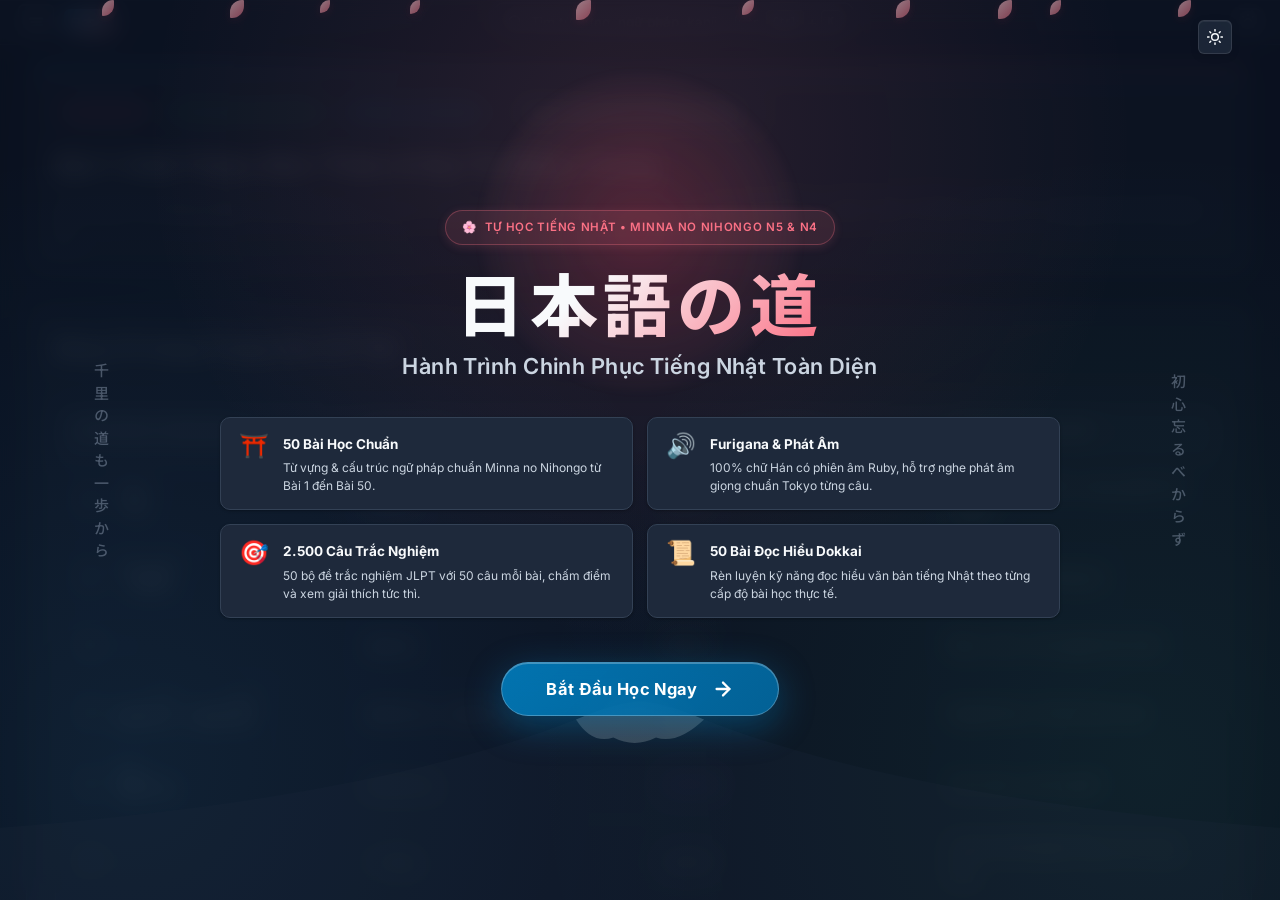
==== Tieng_Nhat_web_kinh_long/index.html @ 73121ac6 "Add files via upload" ====
<!DOCTYPE html>
<html lang="vi" data-theme="dark">
<head>
  <meta charset="UTF-8">
  <meta name="viewport" content="width=device-width, initial-scale=1.0">
  <title>Tự Học Tiếng Nhật N5 - N4 | Minna no Nihongo & Luyện Thi JLPT</title>
  
  <!-- Font chữ tiếng Nhật & tiếng Việt chuyên dụng -->
  <link rel="preconnect" href="https://fonts.googleapis.com">
  <link rel="preconnect" href="https://fonts.gstatic.com" crossorigin>
  <link href="https://fonts.googleapis.com/css2?family=Inter:wght@400;500;600;700&family=Noto+Sans+JP:wght@400;500;700&display=swap" rel="stylesheet">
  
  <!-- Giao diện CSS thuần -->
  <link rel="stylesheet" href="style.css">
</head>
<body>
  <!-- NỀN GRADIENT LỎNG ĐỘNG: Các blob màu chuyển động tạo nền cho hiệu ứng kính lỏng -->
  <div class="liquid-glass-bg" aria-hidden="true">
    <div class="glass-blob blob-1"></div>
    <div class="glass-blob blob-2"></div>
    <div class="glass-blob blob-3"></div>
    <div class="glass-blob blob-4"></div>
  </div>

  <!-- 0. TRANG BÌA GIỚI THIỆU PHONG CÁCH NHẬT BẢN (COVER SLIDE SCREEN) -->
  <section id="cover-page-slide" class="cover-page-slide" aria-label="Trang bìa giới thiệu khóa học Tiếng Nhật">
    <!-- Nền trang trí phong cách Nhật Bản: Mặt trời đỏ Hinomaru, Núi Phú Sĩ & Cánh hoa anh đào -->
    <div class="cover-bg-art" aria-hidden="true">
      <div class="japan-sun"></div>
      <svg class="japan-fuji-svg" viewBox="0 0 1200 360" preserveAspectRatio="none">
        <path class="fuji-base" d="M 0,360 L 0,260 Q 350,220 540,110 Q 580,85 600,85 Q 620,85 660,110 Q 850,220 1200,260 L 1200,360 Z"></path>
        <path class="fuji-snow" d="M 540,110 Q 580,85 600,85 Q 620,85 660,110 Q 635,145 615,135 Q 595,150 575,135 Q 555,145 540,110 Z"></path>
      </svg>
      <!-- Cánh hoa anh đào rơi bồng bềnh nhẹ nhàng -->
      <div class="sakura-petals-layer">
        <span class="petal p1"></span>
        <span class="petal p2"></span>
        <span class="petal p3"></span>
        <span class="petal p4"></span>
        <span class="petal p5"></span>
        <span class="petal p6"></span>
        <span class="petal p7"></span>
        <span class="petal p8"></span>
        <span class="petal p9"></span>
        <span class="petal p10"></span>
      </div>
    </div>

    <!-- Thanh công cụ trên cùng của trang bìa -->
    <div class="cover-top-bar">
      <button id="cover-theme-toggle" class="cover-theme-toggle" aria-label="Đổi giao diện Sáng / Tối" title="Đổi giao diện Sáng / Tối">
        <span class="theme-icon light-icon" title="Chuyển sang giao diện Sáng">
          <svg class="theme-svg sun-svg" width="16" height="16" viewBox="0 0 24 24" fill="none" stroke="currentColor" stroke-width="2.2" stroke-linecap="round" stroke-linejoin="round">
            <circle cx="12" cy="12" r="5"></circle>
            <line x1="12" y1="1" x2="12" y2="3"></line>
            <line x1="12" y1="21" x2="12" y2="23"></line>
            <line x1="4.22" y1="4.22" x2="5.64" y2="5.64"></line>
            <line x1="18.36" y1="18.36" x2="19.78" y2="19.78"></line>
            <line x1="1" y1="12" x2="3" y2="12"></line>
            <line x1="21" y1="12" x2="23" y2="12"></line>
            <line x1="4.22" y1="19.78" x2="5.64" y2="18.36"></line>
            <line x1="18.36" y1="5.64" x2="19.78" y2="4.22"></line>
          </svg>
        </span>
        <span class="theme-icon dark-icon" title="Chuyển sang giao diện Tối">
          <svg class="theme-svg moon-svg" width="16" height="16" viewBox="0 0 24 24" fill="none" stroke="currentColor" stroke-width="2.2" stroke-linecap="round" stroke-linejoin="round">
            <path d="M21 12.79A9 9 0 1 1 11.21 3 7 7 0 0 0 21 12.79z"></path>
          </svg>
        </span>
      </button>
    </div>

    <!-- Khối nội dung trung tâm của trang bìa -->
    <div class="cover-container">
      <!-- Cột thư pháp tiếng Nhật bên trái (Tatechugoki) -->
      <div class="cover-vertical-kanji cover-kanji-left" aria-hidden="true">
        <span>千里の道も一歩から</span>
      </div>

      <!-- Khối chính trung tâm -->
      <div class="cover-hero-content">
        <!-- Huy hiệu phong cách Zen -->
        <div class="cover-zen-badge">
          <span class="zen-icon">🌸</span>
          <span class="zen-text">TỰ HỌC TIẾNG NHẬT • MINNA NO NIHONGO N5 & N4</span>
        </div>

        <h1 class="cover-main-title">
          <span class="cover-title-hero">日本語の道</span>
          <span class="cover-title-desc">Hành Trình Chinh Phục Tiếng Nhật Toàn Diện</span>
        </h1>

        <!-- Thẻ tóm tắt 4 trụ cột học tập -->
        <div class="cover-features-grid">
          <div class="cover-feature-card">
            <div class="feature-icon-box">⛩️</div>
            <div class="feature-info">
              <h3 class="feature-title">50 Bài Học Chuẩn</h3>
              <p class="feature-desc">Từ vựng & cấu trúc ngữ pháp chuẩn Minna no Nihongo từ Bài 1 đến Bài 50.</p>
            </div>
          </div>

          <div class="cover-feature-card">
            <div class="feature-icon-box">🔊</div>
            <div class="feature-info">
              <h3 class="feature-title">Furigana & Phát Âm</h3>
              <p class="feature-desc">100% chữ Hán có phiên âm Ruby, hỗ trợ nghe phát âm giọng chuẩn Tokyo từng câu.</p>
            </div>
          </div>

          <div class="cover-feature-card">
            <div class="feature-icon-box">🎯</div>
            <div class="feature-info">
              <h3 class="feature-title">2.500 Câu Trắc Nghiệm</h3>
              <p class="feature-desc">50 bộ đề trắc nghiệm JLPT với 50 câu mỗi bài, chấm điểm và xem giải thích tức thì.</p>
            </div>
          </div>

          <div class="cover-feature-card">
            <div class="feature-icon-box">📜</div>
            <div class="feature-info">
              <h3 class="feature-title">50 Bài Đọc Hiểu Dokkai</h3>
              <p class="feature-desc">Rèn luyện kỹ năng đọc hiểu văn bản tiếng Nhật theo từng cấp độ bài học thực tế.</p>
            </div>
          </div>
        </div>

        <!-- Nút hành động chính -->
        <div class="cover-actions-group">
          <button id="btn-enter-app" class="btn-enter-app" title="Bắt đầu vào giao diện học tập">
            <span class="btn-enter-vi">Bắt Đầu Học Ngay</span>
            <div class="btn-enter-arrow">
              <svg width="22" height="22" viewBox="0 0 24 24" fill="none" stroke="currentColor" stroke-width="2.5" stroke-linecap="round" stroke-linejoin="round">
                <line x1="5" y1="12" x2="19" y2="12"></line>
                <polyline points="12 5 19 12 12 19"></polyline>
              </svg>
            </div>
          </button>
        </div>
      </div>

      <!-- Cột thư pháp tiếng Nhật bên phải (Tatechugoki) -->
      <div class="cover-vertical-kanji cover-kanji-right" aria-hidden="true">
        <span>初心忘るべからず</span>
      </div>
    </div>
  </section>

  <!-- 1. THANH HEADER CỐ ĐỊNH TRÊN CÙNG -->
  <header class="app-header">
    <div class="header-left">
      <button id="menu-toggle-btn" class="menu-toggle-btn is-collapsed" aria-label="Đóng mở menu" aria-expanded="false" title="Mở menu bài học (Ctrl + B)">
        <svg class="hamburger-icon" width="20" height="20" viewBox="0 0 24 24" fill="none" stroke="currentColor" stroke-width="2.2" stroke-linecap="round" stroke-linejoin="round">
          <line class="line line-top" x1="3" y1="6" x2="21" y2="6"></line>
          <line class="line line-mid" x1="3" y1="12" x2="21" y2="12"></line>
          <line class="line line-bot" x1="3" y1="18" x2="21" y2="18"></line>
        </svg>
      </button>

      <div class="brand" id="brand-home-btn" title="Về trang bìa giới thiệu" style="cursor: pointer;">
        <span class="brand-badge">日本語</span>
      </div>
    </div>

    <!-- Thanh tìm kiếm nhanh Ctrl + K -->
    <div class="header-search-container">
      <div class="search-box-wrapper">
        <svg class="search-icon" width="16" height="16" viewBox="0 0 24 24" fill="none" stroke="currentColor" stroke-width="2.5" stroke-linecap="round" stroke-linejoin="round">
          <circle cx="11" cy="11" r="8"></circle>
          <line x1="21" y1="21" x2="16.65" y2="16.65"></line>
        </svg>
        <input 
          type="text" 
          id="quick-search-input" 
          class="quick-search-input" 
          placeholder="Tìm từ vựng, ngữ pháp, kanji... (Ctrl + K)" 
          autocomplete="off" 
          spellcheck="false"
        >
        <div class="search-shortcut">
          <kbd>Ctrl</kbd> + <kbd>K</kbd>
        </div>
      </div>

      <!-- Dropdown hiển thị kết quả tìm kiếm tức thì -->
      <div id="search-dropdown" class="search-dropdown">
        <div class="search-dropdown-header">
          <span id="search-count-label">Nhập từ khóa để tra cứu</span>
          <span class="search-hint-esc">ESC để đóng</span>
        </div>
        <div id="search-results-list" class="search-results-list"></div>
      </div>
    </div>

    <!-- Chuyển giao diện Sáng / Tối -->
    <div class="header-right">
      <button id="theme-toggle-btn" class="theme-toggle-btn" aria-label="Đổi giao diện Sáng / Tối" title="Đổi giao diện Sáng / Tối">
        <span class="theme-icon light-icon" title="Chuyển sang giao diện Sáng">
          <svg class="theme-svg sun-svg" width="16" height="16" viewBox="0 0 24 24" fill="none" stroke="currentColor" stroke-width="2.2" stroke-linecap="round" stroke-linejoin="round">
            <circle cx="12" cy="12" r="5"></circle>
            <line x1="12" y1="1" x2="12" y2="3"></line>
            <line x1="12" y1="21" x2="12" y2="23"></line>
            <line x1="4.22" y1="4.22" x2="5.64" y2="5.64"></line>
            <line x1="18.36" y1="18.36" x2="19.78" y2="19.78"></line>
            <line x1="1" y1="12" x2="3" y2="12"></line>
            <line x1="21" y1="12" x2="23" y2="12"></line>
            <line x1="4.22" y1="19.78" x2="5.64" y2="18.36"></line>
            <line x1="18.36" y1="5.64" x2="19.78" y2="4.22"></line>
          </svg>
        </span>
        <span class="theme-icon dark-icon" title="Chuyển sang giao diện Tối">
          <svg class="theme-svg moon-svg" width="16" height="16" viewBox="0 0 24 24" fill="none" stroke="currentColor" stroke-width="2.2" stroke-linecap="round" stroke-linejoin="round">
            <path d="M21 12.79A9 9 0 1 1 11.21 3 7 7 0 0 0 21 12.79z"></path>
          </svg>
        </span>
      </button>
    </div>
  </header>

  <!-- Lớp phủ cho màn hình nhỏ khi mở sidebar mobile -->
  <div id="sidebar-overlay" class="sidebar-overlay"></div>

  <!-- 2. BỐ CỤC CHÍNH (LAYOUT 2 CỘT) -->
  <div class="app-layout">
    <!-- Cột bên trái: Sidebar (chiếm 15% chiều rộng) chứa toàn bộ danh mục bài học -->
    <aside id="sidebar" class="sidebar collapsed">
      <!-- Vùng chứa các nhóm mục lục được render tự động qua JS từ Database -->
      <nav id="sidebar-menu" class="sidebar-menu" aria-label="Mục lục khóa học">
        <!-- Render tự động bởi app.js - TUYỆT ĐỐI KHÔNG HARDCODE Ở ĐÂY -->
      </nav>

      <!-- Sidebar Footer: Gợi ý phím tắt -->
      <div class="sidebar-footer">
        <span class="shortcut-tip">Phím tắt: Ctrl + K để tìm kiếm nhanh</span>
      </div>
    </aside>

    <!-- Cột bên phải: Main Content (chiếm 85% chiều rộng) cuộn được chứa chi tiết bài học / Đề thi -->
    <main id="main-content" class="main-content">
      <!-- Vùng chứa nội dung chi tiết được JS tự động nạp vào -->
      <div id="lesson-content" class="lesson-content">
        <!-- Render tự động bởi app.js qua hàm renderContent(id) -->
      </div>
    </main>
  </div>

  <!-- Hộp thông báo nhanh Toast Notification -->
  <div id="toast-notification" class="toast-notification"></div>

  <!-- Dữ liệu bài học, bài đọc hiểu và bài tập (Bài 1 - 50 N5 & N4) -->
  <script src="data/lessons_1_5.js"></script>
  <script src="data/lessons_6_10.js"></script>
  <script src="data/lessons_11_15.js"></script>
  <script src="data/lessons_16_20.js"></script>
  <script src="data/lessons_21_25.js"></script>
  <script src="data/lessons_26_30.js"></script>
  <script src="data/lessons_31_35.js"></script>
  <script src="data/lessons_36_40.js"></script>
  <script src="data/lessons_41_45.js"></script>
  <script src="data/lessons_46_50.js"></script>
  <script src="data/lessons.js"></script>
  <script src="data/dokkai.js"></script>
  <script src="data/quizzes_1_5.js"></script>
  <script src="data/quizzes_6_10.js"></script>
  <script src="data/quizzes_11_15.js"></script>
  <script src="data/quizzes_16_20.js"></script>
  <script src="data/quizzes_21_25.js"></script>
  <script src="data/quizzes_26_30.js"></script>
  <script src="data/quizzes_31_35.js"></script>
  <script src="data/quizzes_36_40.js"></script>
  <script src="data/quizzes_41_45.js"></script>
  <script src="data/quizzes_46_50.js"></script>
  <script src="data/quiz-master.js"></script>
  <!-- Dữ liệu 176 Bộ thủ tiếng Nhật (Ngọc Tiệp Minato) -->
  <script src="data/radicals_data.js"></script>
  <!-- File logic JavaScript thuần -->
  <script src="app.js"></script>
</body>
</html>
---- Tieng_Nhat_web_kinh_long/style.css ----
/* ==========================================================================
   TỰ HỌC TIẾNG NHẬT - MINNA NO NIHONGO & LUYỆN THI JLPT N5 / N4
   style.css: Giao diện chuẩn Notion / Tài liệu kỹ thuật
   Hỗ trợ Dark/Light Mode, Exam Mode, Practice Quiz 15 câu, Furigana & Audio
   ========================================================================== */

/* --- 1. CSS VARIABLES: BẢNG MÀU DARK / LIGHT MODE --- */
:root,
[data-theme="dark"] {
  /* Tông màu tối: nền chính #0b1120 sâu lắng, thẻ #1e293b tăng sáng 8-10%, khối con #223047 */
  --bg-primary: #0b1120;        /* Nền ứng dụng chính */
  --bg-secondary: #1e293b;      /* Nền thẻ nội dung (Slate 800) */
  --bg-tertiary: #334155;       /* Khối con / input hover / header bảng */
  --bg-card-inner: #223047;     /* Khối module con phân tách sắc nét */
  --bg-sidebar: #0f172a;        /* Nền Sidebar đồng bộ */
  --bg-active: rgba(56, 189, 248, 0.15); /* Nền nút active */
  
  --text-primary: #f8fafc;      /* Chữ chính sáng rõ */
  --text-secondary: #cbd5e1;    /* Chữ phụ, giải thích kích sáng (Slate 300) */
  --text-muted: #94a3b8;        /* Ghi chú nhỏ kích sáng rõ ràng (Slate 400) */
  --text-heading-muted: #e2e8f0;/* Tiêu đề bảng / nhãn cột kích sáng dải #E2E8F0 */
  
  --border-color: #334155;      /* Viền ngăn cách */
  --border-subtle: rgba(255, 255, 255, 0.08);
  --border-card: rgba(255, 255, 255, 0.1); /* Ranh giới vật lý sắc nét cho khối thẻ */
  
  --accent-primary: #38bdf8;    /* Xanh Sky hiện đại */
  --accent-hover: #0284c7;
  --accent-sakura: #fb7185;     /* Màu hoa anh đào cho điểm nhấn quan trọng */
  --accent-green: #34d399;      /* Màu chính xác / Đã hoàn thành (Emerald) */
  --accent-red: #f87171;        /* Màu câu sai */
  --accent-warning: #fbbf24;    /* Màu lưu ý / Mẹo thi */

  --shadow-sm: 0 1px 3px rgba(0, 0, 0, 0.3);
  --shadow-md: 0 4px 14px rgba(0, 0, 0, 0.35);
  --shadow-lg: 0 10px 25px rgba(0, 0, 0, 0.45);

  --sidebar-width: 280px;       /* Cột sidebar chiếm đúng 280px thanh thoát, chuẩn công thái học */
  --header-height: 5vh;       /* Menu phía trên chiếm đúng 5% chiều cao trang */
  --font-japanese: 'Noto Sans JP', 'Hiragino Kaku Gothic Pro', sans-serif;
  --font-main: 'Inter', var(--font-japanese), -apple-system, BlinkMacSystemFont, sans-serif;
  --radius-sm: 6px;
  --radius-md: 10px;
  --radius-lg: 14px;
  --transition: all 0.2s ease; /* Đáp ứng vi mô 0.2s tối ưu cho mắt người */
}

/* Bảng màu sáng (Light Mode) */
[data-theme="light"] {
  --bg-primary: #f8fafc;
  --bg-secondary: #ffffff;
  --bg-tertiary: #f1f5f9;
  --bg-card-inner: #f8fafc;
  --bg-sidebar: #ffffff;
  --bg-active: rgba(2, 132, 199, 0.1);
  
  --text-primary: #0f172a;
  --text-secondary: #334155;
  --text-muted: #64748b;
  --text-heading-muted: #1e293b;
  
  --border-color: #e2e8f0;
  --border-subtle: #f1f5f9;
  --border-card: #e2e8f0;
  
  --accent-primary: #0284c7;
  --accent-hover: #0369a1;
  --accent-sakura: #e11d48;
  --accent-green: #059669;
  --accent-red: #dc2626;
  --accent-warning: #d97706;

  --shadow-sm: 0 1px 3px rgba(0, 0, 0, 0.05);
  --shadow-md: 0 4px 12px rgba(0, 0, 0, 0.08);
  --shadow-lg: 0 10px 25px rgba(0, 0, 0, 0.1);
}

/* --- 2. RESET & BASE STYLES --- */
* {
  box-sizing: border-box;
  margin: 0;
  padding: 0;
}

html {
  scroll-behavior: smooth; /* Kích hoạt điều hướng cuộn mượt ở cấp độ root */
}

html, body {
  height: 100%;
  font-family: var(--font-main);
  font-size: 16px;
  background-color: var(--bg-primary);
  color: var(--text-primary);
  line-height: 1.8; /* Tối ưu cho hiển thị tiếng Nhật */
  -webkit-font-smoothing: antialiased;
  transition: background-color var(--transition), color var(--transition);
  scrollbar-width: none;
  -ms-overflow-style: none;
  scroll-behavior: smooth;
}

html::-webkit-scrollbar,
body::-webkit-scrollbar {
  display: none;
  width: 0;
  height: 0;
}

button {
  font-family: inherit;
  cursor: pointer;
  border: none;
  background: none;
  color: inherit;
}

input {
  font-family: inherit;
}

a {
  color: var(--accent-primary);
  text-decoration: none;
}

a:hover {
  text-decoration: underline;
}

/* --- 3. CLASS .furigana: CHUẨN HÓA THẺ <ruby> VÀ <rt> (HIỂN THỊ TRÊN 1 DÒNG DUY NHẤT) --- */
.furigana {
  display: inline;
  font-family: var(--font-japanese);
  white-space: nowrap;
}

ruby,
.furigana ruby {
  font-family: var(--font-japanese);
  ruby-position: over;
  ruby-align: center;
  font-size: inherit;
  line-height: 1.7;
}

rt,
.furigana rt {
  font-family: var(--font-japanese);
  font-size: 0.66em;
  font-weight: 500;
  color: var(--text-secondary); /* Bỏ chữ màu xanh, dùng màu xám dịu tự nhiên */
  user-select: none;
  letter-spacing: 0.02em;
  text-align: center;
  line-height: 1;
}

.japanese-text {
  font-family: var(--font-japanese);
  letter-spacing: 0.03em;
  line-height: 1.9;
}

/* ==========================================================================
   3B. TRANG BÌA GIỚI THIỆU PHONG CÁCH NHẬT BẢN (COVER SLIDE SCREEN)
   Gam màu dịu nhẹ, Zen aesthetic, Mặt trời Hinomaru, Núi Phú Sĩ & Hoa anh đào
   ========================================================================== */
.cover-page-slide {
  position: fixed;
  inset: 0;
  width: 100vw;
  height: 100vh;
  z-index: 9999;
  overflow-y: auto;
  overflow-x: hidden;
  display: flex;
  flex-direction: column;
  justify-content: flex-start;
  align-items: center;
  transition: opacity 0.28s cubic-bezier(0.22, 1, 0.36, 1),
              transform 0.28s cubic-bezier(0.22, 1, 0.36, 1),
              visibility 0.28s cubic-bezier(0.22, 1, 0.36, 1);
  will-change: opacity, transform;
  scroll-behavior: smooth;
  user-select: none;
}


.cover-page-slide.hide-cover {
  opacity: 0;
  transform: translateY(-24px) scale(0.985);
  visibility: hidden;
  pointer-events: none;
}

.cover-page-slide.hide-cover .petal,
.cover-page-slide.hide-cover * {
  animation-play-state: paused !important;
}

/* Nền nghệ thuật Nhật Bản */
.cover-bg-art {
  position: absolute;
  inset: 0;
  pointer-events: none;
  overflow: hidden;
  z-index: 1;
}

.japan-sun {
  position: absolute;
  top: 8%;
  left: 50%;
  transform: translateX(-50%);
  width: 320px;
  height: 320px;
  border-radius: 50%;
  background: radial-gradient(circle, rgba(244, 63, 94, 0.22) 0%, rgba(251, 113, 133, 0.06) 60%, transparent 75%);
  filter: blur(4px);
}

.japan-fuji-svg {
  position: absolute;
  bottom: 0;
  left: 0;
  width: 100%;
  height: 260px;
  opacity: 0.22;
}

[data-theme="dark"] .fuji-base { fill: #1e293b; }
[data-theme="dark"] .fuji-snow { fill: #f8fafc; opacity: 0.9; }
[data-theme="light"] .fuji-base { fill: #e2e8f0; }
[data-theme="light"] .fuji-snow { fill: #ffffff; opacity: 0.95; }

/* Cánh hoa anh đào rơi chậm rãi */
.sakura-petals-layer {
  position: absolute;
  inset: 0;
  pointer-events: none;
}

.petal {
  position: absolute;
  background: linear-gradient(135deg, rgba(254, 205, 211, 0.85), rgba(251, 113, 133, 0.7));
  border-radius: 12px 1px 12px 1px;
  filter: drop-shadow(0 2px 4px rgba(244, 63, 94, 0.2));
  opacity: 0.65;
  animation: sakuraFall linear infinite;
}

.petal.p1  { width: 12px; height: 16px; left: 8%;  animation-duration: 14s; animation-delay: 0s; }
.petal.p2  { width: 14px; height: 18px; left: 18%; animation-duration: 18s; animation-delay: 2s; }
.petal.p3  { width: 10px; height: 14px; left: 32%; animation-duration: 12s; animation-delay: 4s; }
.petal.p4  { width: 15px; height: 20px; left: 45%; animation-duration: 16s; animation-delay: 1s; }
.petal.p5  { width: 12px; height: 15px; left: 58%; animation-duration: 13s; animation-delay: 5s; }
.petal.p6  { width: 14px; height: 18px; left: 70%; animation-duration: 19s; animation-delay: 3s; }
.petal.p7  { width: 11px; height: 15px; left: 82%; animation-duration: 15s; animation-delay: 2.5s; }
.petal.p8  { width: 13px; height: 17px; left: 92%; animation-duration: 17s; animation-delay: 6s; }
.petal.p9  { width: 10px; height: 13px; left: 25%; animation-duration: 21s; animation-delay: 7s; }
.petal.p10 { width: 14px; height: 19px; left: 78%; animation-duration: 16s; animation-delay: 4.5s; }

@keyframes sakuraFall {
  0% {
    top: -30px;
    transform: rotate(0deg) translateX(0);
    opacity: 0;
  }
  10% {
    opacity: 0.75;
  }
  90% {
    opacity: 0.7;
  }
  100% {
    top: 105vh;
    transform: rotate(480deg) translateX(80px);
    opacity: 0;
  }
}

/* Thanh công cụ trên cùng của trang bìa */
.cover-top-bar {
  position: relative;
  z-index: 10;
  width: 100%;
  max-width: 1240px;
  padding: 20px 28px;
  display: flex;
  align-items: center;
  justify-content: flex-end;
  flex-shrink: 0;
}

.cover-theme-toggle {
  display: inline-flex;
  align-items: center;
  justify-content: center;
  width: 34px;
  height: 34px;
  padding: 0;
  border-radius: var(--radius-sm);
  background: var(--bg-secondary);
  border: 1px solid var(--border-color);
  color: var(--text-primary);
  cursor: pointer;
  transition: all 0.3s cubic-bezier(0.22, 1, 0.36, 1);
  box-shadow: var(--shadow-sm);
}

.cover-theme-toggle:hover {
  background-color: var(--border-color);
  border-color: var(--accent-primary);
  color: var(--accent-primary);
  transform: rotate(45deg) scale(1.1);
  box-shadow: 0 0 12px rgba(56, 189, 248, 0.3);
}

/* Khối nội dung trung tâm của trang bìa */
.cover-container {
  position: relative;
  z-index: 10;
  width: 100%;
  max-width: 1140px;
  padding: 12px 24px 60px;
  margin: auto 0;
  display: flex;
  align-items: center;
  justify-content: space-between;
  gap: 32px;
}

/* Cột thư pháp dọc Nhật Bản (Tatechugoki) */
.cover-vertical-kanji {
  writing-mode: vertical-rl;
  text-orientation: upright;
  font-family: var(--font-japanese);
  font-size: 15px;
  font-weight: 500;
  letter-spacing: 0.5em;
  color: var(--text-muted);
  opacity: 0.45;
  user-select: none;
  flex-shrink: 0;
  line-height: 1;
  padding: 20px 0;
}

/* Khối chính trung tâm */
.cover-hero-content {
  flex: 1;
  max-width: 840px;
  margin: 0 auto;
  display: flex;
  flex-direction: column;
  align-items: center;
  text-align: center;
  gap: 18px;
}

.cover-zen-badge {
  display: inline-flex;
  align-items: center;
  gap: 8px;
  background: rgba(251, 113, 133, 0.12);
  border: 1px solid rgba(251, 113, 133, 0.3);
  color: var(--accent-sakura);
  padding: 6px 16px;
  border-radius: 999px;
  font-size: 11.5px;
  font-weight: 600;
  letter-spacing: 0.06em;
  box-shadow: 0 2px 10px rgba(251, 113, 133, 0.15);
}

.cover-main-title {
  margin: 0;
  display: flex;
  flex-direction: column;
  align-items: center;
  gap: 6px;
}

.cover-title-hero {
  font-family: var(--font-japanese);
  font-size: clamp(40px, 6vw, 68px);
  font-weight: 800;
  letter-spacing: 0.08em;
  line-height: 1.15;
  background: linear-gradient(135deg, var(--text-primary) 35%, var(--accent-sakura) 100%);
  -webkit-background-clip: text;
  -webkit-text-fill-color: transparent;
}

.cover-title-desc {
  font-size: clamp(16px, 2.5vw, 22px);
  font-weight: 600;
  color: var(--text-secondary);
  letter-spacing: 0.02em;
}

/* 4 Thẻ trụ cột */
.cover-features-grid {
  display: grid;
  grid-template-columns: repeat(2, 1fr);
  gap: 14px;
  width: 100%;
  margin: 12px 0 18px;
  text-align: left;
}

.cover-feature-card {
  background: var(--bg-secondary);
  border: 1px solid var(--border-color);
  border-radius: var(--radius-md);
  padding: 14px 18px;
  display: flex;
  align-items: flex-start;
  gap: 14px;
  transition: all 0.3s cubic-bezier(0.22, 1, 0.36, 1);
  box-shadow: var(--shadow-sm);
}

.cover-feature-card:hover {
  transform: translateY(-2px);
  border-color: var(--accent-sakura);
  box-shadow: 0 6px 18px rgba(251, 113, 133, 0.15);
}

.feature-icon-box {
  font-size: 24px;
  line-height: 1;
  flex-shrink: 0;
  padding-top: 2px;
}

.feature-title {
  font-size: 13.5px;
  font-weight: 700;
  color: var(--text-primary);
  margin: 0 0 3px 0;
}

.feature-desc {
  font-size: 12px;
  line-height: 1.5;
  color: var(--text-secondary);
  margin: 0;
}

/* Nút hành động chính */
.cover-actions-group {
  display: flex;
  flex-direction: column;
  align-items: center;
  gap: 16px;
  margin-top: 8px;
  width: 100%;
}

.btn-enter-app {
  display: inline-flex;
  align-items: center;
  justify-content: center;
  gap: 14px;
  background: linear-gradient(135deg, #0284c7 0%, #0369a1 100%);
  color: #ffffff;
  padding: 15px 44px;
  border-radius: 999px;
  border: 1px solid rgba(255, 255, 255, 0.25);
  cursor: pointer;
  box-shadow: 0 10px 30px rgba(2, 132, 199, 0.4);
  transition: all 0.32s cubic-bezier(0.22, 1, 0.36, 1);
  position: relative;
  overflow: hidden;
}

.btn-enter-app:hover {
  transform: translateY(-2px) scale(1.02);
  box-shadow: 0 14px 36px rgba(2, 132, 199, 0.55), 0 0 20px rgba(56, 189, 248, 0.35);
  background: linear-gradient(135deg, #0369a1 0%, #0284c7 100%);
}

.btn-enter-app:active {
  transform: scale(0.97);
}

.btn-enter-vi {
  font-size: 16.5px;
  font-weight: 700;
  letter-spacing: 0.02em;
}

.btn-enter-arrow {
  display: flex;
  align-items: center;
  justify-content: center;
  transition: transform 0.25s ease;
}

.btn-enter-app:hover .btn-enter-arrow {
  transform: translateX(4px);
}



/* Responsive cho Trang Bìa */
@media (max-width: 860px) {
  .cover-vertical-kanji {
    display: none;
  }
  .cover-features-grid {
    grid-template-columns: 1fr;
    gap: 10px;
  }
  .cover-container {
    padding: 12px 16px 40px;
  }
}

/* --- 4. THANH HEADER CỐ ĐỊNH (STICKY/FIXED) --- */
.app-header {
  height: var(--header-height);
  min-height: 42px;
  background-color: var(--bg-secondary);
  border-bottom: 1px solid var(--border-color);
  display: flex;
  align-items: center;
  justify-content: space-between;
  padding: 0 18px;
  position: sticky;
  top: 0;
  z-index: 100;
  box-shadow: var(--shadow-sm);
  gap: 12px;
  transition: background-color var(--transition), border-color var(--transition);
}

.header-left {
  display: flex;
  align-items: center;
  gap: 10px;
  flex-shrink: 0;
}

.menu-toggle-btn,
.mobile-menu-btn {
  display: inline-flex;
  align-items: center;
  justify-content: center;
  width: 36px;
  height: 36px;
  border-radius: var(--radius-sm);
  background-color: var(--bg-tertiary);
  border: 1px solid var(--border-color);
  color: var(--text-primary);
  cursor: pointer;
  transition: background-color 0.25s ease, border-color 0.25s ease, color 0.25s ease, transform 0.2s ease, box-shadow 0.25s ease;
  flex-shrink: 0;
  position: relative;
  overflow: hidden;
  will-change: transform, box-shadow, background-color;
}

.menu-toggle-btn:hover,
.mobile-menu-btn:hover {
  background-color: var(--border-color);
  border-color: var(--accent-primary);
  color: var(--accent-primary);
  transform: translateY(-1px);
  box-shadow: 0 4px 14px rgba(56, 189, 248, 0.25);
}

.menu-toggle-btn:active,
.mobile-menu-btn:active {
  transform: scale(0.92);
}

.hamburger-icon {
  display: block;
  overflow: visible;
}

.hamburger-icon .line {
  transition: transform 0.5s cubic-bezier(0.2, 0.9, 0.3, 1),
              opacity 0.35s ease,
              stroke 0.3s ease;
  transform-origin: 12px 12px;
}

/* Khi menu mở trên mobile: Biến đổi thành dấu 'X' mượt mà, uyển chuyển */
.menu-toggle-btn.is-mobile-open .line-top {
  transform: translateY(6px) rotate(45deg);
}

.menu-toggle-btn.is-mobile-open .line-mid {
  opacity: 0;
  transform: scaleX(0);
}

.menu-toggle-btn.is-mobile-open .line-bot {
  transform: translateY(-6px) rotate(-45deg);
}

/* Khi sidebar thu gọn trên desktop: Dấu hiệu vi mô báo hiệu trạng thái đóng */
.menu-toggle-btn.is-collapsed .line-top {
  transform: translateY(2px) scaleX(0.85);
}

.menu-toggle-btn.is-collapsed .line-mid {
  transform: scaleX(0.65);
}

.menu-toggle-btn.is-collapsed .line-bot {
  transform: translateY(-2px) scaleX(0.85);
}

.brand {
  display: flex;
  align-items: center;
  gap: 8px;
}

.brand-badge {
  background: linear-gradient(135deg, #0284c7, #fb7185);
  color: #ffffff;
  font-weight: 700;
  font-size: 11.5px;
  padding: 3px 6px;
  border-radius: var(--radius-sm);
  font-family: var(--font-japanese);
  letter-spacing: 0.5px;
}

/* Quick Search Ctrl + K */
.header-search-container {
  flex: 1;
  max-width: 360px;
  position: relative;
  transition: max-width 0.3s cubic-bezier(0.4, 0, 0.2, 1);
}

.header-search-container:focus-within {
  max-width: 440px;
}

.search-box-wrapper {
  display: flex;
  align-items: center;
  background-color: var(--bg-secondary);
  border: 1px solid var(--border-card);
  border-radius: var(--radius-md);
  padding: 5px 12px;
  gap: 8px;
  box-shadow: 0 1px 4px rgba(0, 0, 0, 0.25);
  transition: all 0.2s ease;
}

.search-box-wrapper:hover {
  background-color: var(--bg-tertiary);
  border-color: rgba(56, 189, 248, 0.45);
}

.search-box-wrapper:focus-within {
  border-color: var(--accent-primary);
  box-shadow: 0 0 16px rgba(56, 189, 248, 0.35);
  background-color: var(--bg-secondary);
  transform: translateY(-1px);
}

.search-icon {
  color: var(--text-secondary);
  flex-shrink: 0;
  transition: color 0.2s ease;
}

.search-box-wrapper:focus-within .search-icon {
  color: var(--accent-primary);
}

.quick-search-input {
  flex: 1;
  background: transparent;
  border: none;
  outline: none;
  color: #ffffff;
  font-size: 13.5px;
  font-weight: 500;
  min-width: 0;
}

[data-theme="light"] .quick-search-input {
  color: var(--text-primary);
}

.quick-search-input::placeholder {
  color: #cbd5e1; /* Kích sáng văn bản placeholder tránh chìm vào nền tối */
  opacity: 0.9;
}

[data-theme="light"] .quick-search-input::placeholder {
  color: #64748b;
  opacity: 0.85;
}

.search-shortcut {
  display: flex;
  align-items: center;
  gap: 3px;
  flex-shrink: 0;
}

.search-shortcut kbd {
  background-color: rgba(255, 255, 255, 0.08);
  border: 1px solid rgba(255, 255, 255, 0.2);
  color: #e2e8f0; /* Kích sáng phím tắt Ctrl+K */
  font-size: 10px;
  font-weight: 600;
  padding: 2px 6px;
  border-radius: 4px;
  font-family: monospace;
}

[data-theme="light"] .search-shortcut kbd {
  background-color: var(--bg-tertiary);
  border-color: var(--border-color);
  color: var(--text-secondary);
}

.search-dropdown {
  display: none;
  position: absolute;
  top: calc(100% + 8px);
  left: 0;
  right: 0;
  background-color: var(--bg-secondary);
  border: 1px solid var(--border-color);
  border-radius: var(--radius-md);
  box-shadow: var(--shadow-lg);
  max-height: 420px;
  overflow-y: auto;
  z-index: 200;
  animation: slideDown 0.18s ease-out;
}

.search-dropdown.active {
  display: block;
}

.search-dropdown-header {
  padding: 10px 14px;
  background-color: var(--bg-primary);
  border-bottom: 1px solid var(--border-color);
  display: flex;
  align-items: center;
  justify-content: space-between;
  font-size: 11.5px;
  color: var(--text-muted);
}

.search-hint-esc {
  font-size: 10px;
  background: var(--bg-tertiary);
  padding: 2px 6px;
  border-radius: 3px;
}

.search-results-list {
  padding: 6px;
  display: flex;
  flex-direction: column;
  gap: 4px;
}

.search-result-item {
  padding: 8px 12px;
  border-radius: var(--radius-sm);
  display: flex;
  align-items: center;
  justify-content: space-between;
  gap: 12px;
  cursor: pointer;
  transition: background-color var(--transition);
}

.search-result-item:hover {
  background-color: var(--bg-tertiary);
}

.search-item-left {
  display: flex;
  flex-direction: column;
  gap: 2px;
  overflow: hidden;
}

.search-item-main {
  font-size: 13.5px;
  font-weight: 600;
  color: var(--text-primary);
}

.search-item-sub {
  font-size: 12px;
  color: var(--text-secondary);
  overflow: hidden;
  text-overflow: ellipsis;
  white-space: nowrap;
}

.search-badge {
  font-size: 10px;
  padding: 2px 7px;
  border-radius: 4px;
  background: var(--bg-primary);
  color: var(--accent-primary);
  border: 1px solid var(--border-color);
  flex-shrink: 0;
}

.search-empty {
  padding: 20px 16px;
  text-align: center;
  color: var(--text-muted);
  font-size: 13px;
}

/* Header Phải */
.header-right {
  display: flex;
  align-items: center;
  gap: 12px;
  flex-shrink: 0;
}

.theme-toggle-btn {
  display: inline-flex;
  align-items: center;
  justify-content: center;
  width: 28px;
  height: 28px;
  padding: 0;
  border-radius: var(--radius-sm);
  background-color: var(--bg-tertiary);
  border: 1px solid var(--border-color);
  color: var(--text-primary);
  transition: all 0.3s cubic-bezier(0.4, 0, 0.2, 1);
  cursor: pointer;
  flex-shrink: 0;
}

.theme-toggle-btn:hover {
  background-color: var(--border-color);
  border-color: var(--accent-primary);
  color: var(--accent-primary);
  transform: rotate(45deg) scale(1.1);
  box-shadow: 0 0 12px rgba(56, 189, 248, 0.3);
}

.theme-icon {
  display: inline-flex;
  align-items: center;
  justify-content: center;
}

.theme-svg {
  pointer-events: none;
  stroke: currentColor;
}

[data-theme="dark"] .light-icon { display: inline-flex; }
[data-theme="dark"] .dark-icon { display: none; }
[data-theme="light"] .light-icon { display: none; }
[data-theme="light"] .dark-icon { display: inline-flex; }

/* --- 5. BỐ CỤC 2 CỘT (APP LAYOUT) --- */
.app-layout {
  display: flex;
  height: calc(100vh - var(--header-height));
  overflow: hidden;
}

/* --- 6. SIDEBAR --- */
.sidebar {
  width: var(--sidebar-width);
  min-width: var(--sidebar-width);
  max-width: var(--sidebar-width);
  flex: 0 0 var(--sidebar-width);
  margin-left: 0;
  background-color: var(--bg-sidebar);
  border-right: 1px solid var(--border-color);
  box-shadow: 4px 0 24px rgba(0, 0, 0, 0.15);
  display: flex;
  flex-direction: column;
  height: 100%;
  max-height: 100%;
  overflow: hidden; /* Cố định khung cha, để sidebar-menu cuộn */
  user-select: none;
  box-sizing: border-box;
  will-change: margin-left;
  transform: translateZ(0); /* Kích hoạt GPU Compositing loại bỏ hoàn toàn hiện tượng giật khung hình */
  transition: margin-left 0.22s cubic-bezier(0.2, 0.9, 0.3, 1), 
              box-shadow 0.22s cubic-bezier(0.2, 0.9, 0.3, 1),
              border-color 0.2s ease,
              background-color var(--transition);
}

/* Khung menu và footer bên trong thanh sidebar - đồng bộ và cố định độ rộng, loại bỏ hoàn toàn hiện tượng co giật chữ */
.sidebar .sidebar-menu,
.sidebar .sidebar-footer {
  width: 100%;
  box-sizing: border-box;
}

@media (min-width: 769px) {
  .sidebar.collapsed {
    margin-left: calc(-1 * var(--sidebar-width) - 2px) !important;
    box-shadow: none;
    pointer-events: none;
  }
}

/* Sidebar Accordion Menu - Cuộn mượt mà không bị kẹt */
.sidebar-menu {
  padding: 10px 8px 24px;
  flex: 1 1 0%;
  min-height: 0; /* BẮT BUỘC: Cho phép flex item co lại để kích hoạt cuộn dọc */
  overflow-y: auto;
  overflow-x: hidden;
  display: flex;
  flex-direction: column;
  gap: 8px;
  scroll-behavior: smooth;
  -webkit-overflow-scrolling: touch;
  scrollbar-width: thin;
  scrollbar-color: var(--border-color) transparent;
}

/* Tùy chỉnh thanh cuộn cho Sidebar Menu rõ ràng, thẩm mỹ */
.sidebar-menu::-webkit-scrollbar {
  width: 6px;
  display: block;
}

.sidebar-menu::-webkit-scrollbar-track {
  background: transparent;
}

.sidebar-menu::-webkit-scrollbar-thumb {
  background-color: var(--border-color);
  border-radius: 999px;
}

.sidebar-menu::-webkit-scrollbar-thumb:hover {
  background-color: var(--accent-primary);
}

.accordion-group {
  border: 1px solid var(--border-color);
  background-color: var(--bg-secondary);
  border-radius: var(--radius-sm);
  overflow: hidden;
  transition: border-color var(--transition);
}

.accordion-group:hover {
  border-color: var(--accent-primary);
}

.accordion-header {
  width: 100%;
  padding: 8px 8px;
  display: flex;
  align-items: center;
  justify-content: space-between;
  text-align: left;
  font-size: 11.5px;
  font-weight: 600;
  color: var(--text-primary);
  background: transparent;
  transition: background-color var(--transition);
}

.accordion-header:hover {
  background-color: var(--bg-tertiary);
}

.accordion-header-left {
  display: flex;
  align-items: center;
  gap: 8px;
}

.accordion-badge {
  font-size: 11px;
  background: var(--bg-tertiary);
  color: var(--accent-primary);
  padding: 2px 7px;
  border-radius: 999px;
  font-weight: 600;
}

.accordion-chevron {
  width: 15px;
  height: 15px;
  stroke: var(--text-muted);
  transition: transform 0.45s cubic-bezier(0.35, 0, 0.15, 1), stroke 0.25s ease;
}

.accordion-group.open .accordion-chevron {
  transform: rotate(180deg);
  stroke: var(--accent-primary);
}

.accordion-body {
  display: none;
  padding: 4px 6px 8px;
  border-top: 1px solid var(--border-color);
  background-color: rgba(0, 0, 0, 0.08);
  max-height: 290px;
  overflow-y: auto;
  overflow-x: hidden;
  scroll-behavior: smooth;
  scrollbar-width: thin;
  scrollbar-color: var(--border-color) transparent;
}

.accordion-body::-webkit-scrollbar {
  width: 5px;
  display: block;
}

.accordion-body::-webkit-scrollbar-track {
  background: transparent;
}

.accordion-body::-webkit-scrollbar-thumb {
  background-color: var(--border-color);
  border-radius: 999px;
}

.accordion-body::-webkit-scrollbar-thumb:hover {
  background-color: var(--accent-primary);
}

.accordion-group.open .accordion-body {
  display: block;
  animation: slideDownAccordion 0.45s cubic-bezier(0.35, 0, 0.15, 1);
}

@keyframes slideDownAccordion {
  from { opacity: 0; transform: translateY(-8px); }
  to { opacity: 1; transform: translateY(0); }
}

.accordion-menu-list {
  list-style: none;
  display: flex;
  flex-direction: column;
  gap: 3px;
  padding: 4px 0 0;
}

.menu-item-btn {
  width: 100%;
  padding: 6px 8px;
  text-align: left;
  font-size: 11.5px;
  color: var(--text-secondary);
  border-radius: var(--radius-sm);
  display: flex;
  align-items: center;
  justify-content: space-between;
  gap: 4px;
  transition: all var(--transition);
  position: relative;
}

.menu-item-btn:hover {
  background-color: var(--bg-tertiary);
  color: var(--text-primary);
}

.menu-item-btn.active {
  background-color: var(--bg-active);
  color: var(--accent-primary);
  font-weight: 600;
}

.menu-item-btn.active::before {
  content: "";
  position: absolute;
  left: 0;
  top: 4px;
  bottom: 4px;
  width: 3px;
  background-color: var(--accent-primary);
  border-radius: 0 2px 2px 0;
}

.item-left-content {
  display: flex;
  align-items: center;
  gap: 6px;
  overflow: hidden;
  text-overflow: ellipsis;
  white-space: nowrap;
}

.item-tag {
  font-size: 9.5px;
  padding: 1px 4px;
  border-radius: 3px;
  background: var(--bg-tertiary);
  color: var(--text-muted);
  flex-shrink: 0;
}

.menu-item-btn.active .item-tag {
  background: rgba(56, 189, 248, 0.2);
  color: var(--accent-primary);
}

.item-tag.completed {
  background: rgba(52, 211, 153, 0.18);
  color: var(--accent-green);
  font-weight: 600;
}

.item-tag.current {
  background: rgba(251, 113, 133, 0.2);
  color: var(--accent-sakura);
  font-weight: 700;
}

/* Sidebar Footer & Reset Button */
.sidebar-footer {
  flex-shrink: 0;
  background-color: var(--bg-sidebar);
  padding: 8px 8px;
  border-top: 1px solid var(--border-color);
  display: flex;
  flex-direction: column;
  gap: 6px;
  align-items: center;
  z-index: 10;
}


.btn-redo {
  display: inline-flex;
  align-items: center;
  gap: 6px;
  padding: 5px 14px;
  border-radius: 999px;
  background-color: var(--bg-tertiary);
  border: 1px solid var(--border-color);
  font-size: 12px;
  color: var(--text-secondary);
  font-weight: 500;
  cursor: pointer;
  transition: all 0.25s cubic-bezier(0.4, 0, 0.2, 1);
  margin-left: auto;
}

.btn-redo svg {
  transition: transform 0.5s cubic-bezier(0.4, 0, 0.2, 1);
}

.btn-redo:hover {
  background-color: rgba(248, 113, 113, 0.15);
  border-color: var(--accent-red);
  color: var(--accent-red);
  transform: translateY(-1px);
  box-shadow: 0 3px 10px rgba(248, 113, 113, 0.2);
}

.btn-redo:hover svg,
.btn-redo:active svg {
  transform: rotate(-360deg);
}

.btn-redo:active {
  transform: scale(0.97);
}

.shortcut-tip {
  font-size: 10px;
  color: var(--text-muted);
  text-align: center;
}

/* --- 7. MAIN CONTENT (RỘNG TOÀN BỘ PHẦN CÒN LẠI - CUỘN ĐƯỢC - NOTION STYLE) --- */
.main-content {
  flex: 1 1 0%;
  width: auto;
  min-width: 0;
  overflow-y: auto;
  padding: 20px 28px;
  background-color: transparent;
  contain: layout; /* Cách ly layout để tránh reflow toàn trang khi sidebar trượt */
  transition: background-color var(--transition);
  scroll-behavior: smooth;
  -webkit-overflow-scrolling: touch;
  transform: translateZ(0);
  scrollbar-width: thin;
  scrollbar-color: var(--border-color) transparent;
}

/* Thanh cuộn hiện đại, thanh thoát cho phần nội dung chính (Bài học, Bài tập, Đọc hiểu) */
.main-content::-webkit-scrollbar {
  width: 8px;
  display: block;
}

.main-content::-webkit-scrollbar-track {
  background: transparent;
}

.main-content::-webkit-scrollbar-thumb {
  background-color: var(--border-color);
  border-radius: 999px;
  border: 2px solid transparent;
  background-clip: padding-box;
}

.main-content::-webkit-scrollbar-thumb:hover {
  background-color: var(--accent-primary);
}

.lesson-content {
  width: 100%;
  max-width: 100%;
  margin: 0;
  display: flex;
  flex-direction: column;
  gap: 28px;
}

/* Chuyển mạch nội dung (Chuyển tab/Tải bài mới): fade-in + translateY siêu tốc 0.16s */
.lesson-content.content-entering {
  animation: contentTransitionIn 0.16s cubic-bezier(0.16, 1, 0.3, 1) forwards;
}

@keyframes contentTransitionIn {
  from {
    opacity: 0;
    transform: translateY(10px);
  }
  to {
    opacity: 1;
    transform: translateY(0);
  }
}

/* Hero Header Card - Phân lập module với viền vật lý và đổ bóng sâu */
.lesson-hero-card {
  background: var(--bg-secondary);
  border: 1px solid var(--border-card);
  border-radius: var(--radius-lg);
  padding: 24px 28px;
  position: relative;
  overflow: hidden;
  box-shadow: 0 4px 20px rgba(0, 0, 0, 0.25);
  transition: all 0.2s ease;
}

.lesson-hero-card::before {
  content: "";
  position: absolute;
  top: 0;
  left: 0;
  right: 0;
  height: 4px;
  background: linear-gradient(90deg, var(--accent-primary), var(--accent-sakura));
}

.hero-meta {
  display: flex;
  align-items: center;
  flex-wrap: wrap;
  gap: 8px;
  margin-bottom: 12px;
}

.badge {
  display: inline-flex;
  align-items: center;
  gap: 6px;
  font-size: 13px;
  font-weight: 600;
  padding: 5px 12px;
  border-radius: 999px;
  transition: all 0.2s ease;
  user-select: none;
}

.badge:hover {
  filter: brightness(1.2);
  transform: translateY(-1px);
}

.badge-primary {
  background: rgba(56, 189, 248, 0.15);
  color: var(--accent-primary);
  border: 1px solid rgba(56, 189, 248, 0.3);
}

.badge-sakura {
  background: rgba(251, 113, 133, 0.15);
  color: var(--accent-sakura);
  border: 1px solid rgba(251, 113, 133, 0.3);
}

.badge-green {
  background: rgba(52, 211, 153, 0.15);
  color: var(--accent-green);
  border: 1px solid rgba(52, 211, 153, 0.3);
}

.lesson-title {
  font-size: 28px;
  font-weight: 700;
  color: var(--text-primary);
  line-height: 1.35;
  margin-bottom: 10px;
}

.lesson-desc {
  font-size: 16.5px;
  color: var(--text-secondary);
  max-width: 100%;
  line-height: 1.7;
}

/* Thẻ Section Card - Phân lập module với viền mảnh 1px rgba(255,255,255,0.1) tạo ranh giới sắc nét */
.section-card {
  background-color: var(--bg-secondary);
  border: 1px solid var(--border-card);
  border-radius: var(--radius-lg);
  padding: 24px 28px;
  box-shadow: 0 4px 20px rgba(0, 0, 0, 0.25);
  transition: all 0.2s ease;
}

.section-header {
  display: flex;
  align-items: center;
  justify-content: space-between;
  flex-wrap: wrap;
  gap: 10px;
  margin-bottom: 20px;
  padding-bottom: 14px;
  border-bottom: 1px solid var(--border-color);
}

.section-title {
  font-size: 22px;
  font-weight: 700;
  display: flex;
  align-items: center;
  gap: 10px;
  color: var(--text-primary);
}

/* Bảng Từ Vựng */
.table-container {
  width: 100%;
  overflow-x: auto;
  background-color: var(--bg-card-inner);
  border-radius: var(--radius-md);
  border: 1px solid var(--border-card);
  box-shadow: 0 2px 12px rgba(0, 0, 0, 0.2);
  -webkit-overflow-scrolling: touch;
}

.vocab-table {
  width: 100%;
  border-collapse: collapse;
  table-layout: fixed; /* Cố định layout bảng giúp bảng co giãn siêu tốc và mượt mà, không giật chữ */
}

.vocab-table th,
.vocab-table td {
  padding: 14px 18px;
  text-align: left;
  border-bottom: 1px solid var(--border-color);
  vertical-align: middle;
}

.vocab-table th {
  font-size: 13.5px;
  text-transform: uppercase;
  color: var(--text-heading-muted, #e2e8f0) !important; /* Kích sáng dải màu #E2E8F0 theo yêu cầu */
  font-weight: 700;
  background-color: var(--bg-tertiary);
  border-bottom: 2px solid rgba(255, 255, 255, 0.15);
  letter-spacing: 0.6px;
  user-select: none;
}

[data-theme="light"] .vocab-table th {
  color: #1e293b !important;
  background-color: #f1f5f9;
  border-bottom: 2px solid #cbd5e1;
}

/* Đáp ứng vi mô: transition 0.2s cho các hàng trong bảng từ vựng */
.vocab-table tbody tr {
  transition: all 0.2s ease;
}

.vocab-table tbody tr:hover {
  background-color: rgba(56, 189, 248, 0.08) !important;
}

.vocab-table tbody tr:hover td {
  border-bottom-color: rgba(56, 189, 248, 0.22);
}

.vocab-col-kanji {
  width: 26%;
  min-width: 180px;
  white-space: nowrap;
}

.vocab-kanji-wrap {
  display: inline-flex;
  align-items: center;
  gap: 10px;
  white-space: nowrap;
}

.vocab-kanji-wrap strong {
  font-size: 20px;
  font-family: var(--font-japanese);
  font-weight: 600;
}

.vocab-col-hira {
  width: 22%;
  min-width: 140px;
  color: var(--text-primary); /* Bỏ màu xanh, dùng màu text sáng rõ chuẩn */
  font-family: var(--font-japanese);
  font-weight: 500;
  font-size: 18px;
  white-space: nowrap;
}

.vocab-no-kanji {
  color: var(--text-muted);
  font-size: 20px;
  font-weight: 600;
  display: inline-block;
  padding-left: 2px;
  user-select: none;
}

.vocab-col-type {
  width: 12%;
  min-width: 85px;
  text-align: center;
}

.vocab-table th:nth-child(3) {
  text-align: center;
}

.type-pill {
  font-size: 12.5px;
  font-weight: 600;
  padding: 3px 10px;
  border-radius: 999px;
  display: inline-block;
  white-space: nowrap;
  letter-spacing: 0.3px;
  cursor: default;
  transition: all 0.2s ease;
  user-select: none;
}

.type-pill:hover {
  transform: translateY(-2px) scale(1.05);
  filter: brightness(1.2);
  box-shadow: 0 2px 8px rgba(0, 0, 0, 0.25);
}

.type-pill:active {
  transform: scale(0.95);
}

.type-pill.type-verb1 {
  background: rgba(56, 189, 248, 0.12);
  color: var(--accent-primary);
  border: 1px solid rgba(56, 189, 248, 0.28);
}

.type-pill.type-verb2 {
  background: rgba(52, 211, 153, 0.12);
  color: var(--accent-green);
  border: 1px solid rgba(52, 211, 153, 0.28);
}

.type-pill.type-verb3 {
  background: rgba(251, 113, 133, 0.12);
  color: var(--accent-sakura);
  border: 1px solid rgba(251, 113, 133, 0.28);
}

.type-pill.type-noun {
  background: rgba(168, 85, 247, 0.12);
  color: #c084fc;
  border: 1px solid rgba(168, 85, 247, 0.28);
}

.type-pill.type-adverb {
  background: rgba(251, 191, 36, 0.12);
  color: var(--accent-warning);
  border: 1px solid rgba(251, 191, 36, 0.28);
}

.type-pill.type-adj {
  background: rgba(244, 63, 94, 0.12);
  color: #fb7185;
  border: 1px solid rgba(244, 63, 94, 0.28);
}

.type-pill.type-phrase,
.type-pill.type-default {
  background: var(--bg-tertiary);
  color: var(--text-secondary);
  border: 1px solid var(--border-color);
}

.vocab-col-meaning {
  width: 40%;
  min-width: 180px;
  font-weight: 500;
  color: var(--text-primary);
  font-size: 17px;
  line-height: 1.6;
}

.speak-btn {
  position: relative;
  background: var(--bg-tertiary);
  color: var(--text-secondary);
  border: 1px solid var(--border-card);
  width: 32px;
  height: 32px;
  border-radius: var(--radius-sm);
  display: inline-flex;
  align-items: center;
  justify-content: center;
  cursor: pointer;
  transition: all 0.2s ease;
  margin: 0;
  vertical-align: middle;
  padding: 0;
  flex-shrink: 0;
  overflow: visible;
}

.speak-btn:hover {
  background: rgba(56, 189, 248, 0.25);
  color: #ffffff;
  border-color: var(--accent-primary);
  transform: translateY(-1px) scale(1.08);
  box-shadow: 0 0 12px rgba(56, 189, 248, 0.4);
}

.speak-btn:active {
  transform: scale(0.92);
  background: var(--accent-primary);
  color: #ffffff;
}

.speak-btn-mini {
  position: relative;
  background: var(--bg-secondary);
  border: 1px solid var(--border-card);
  color: var(--text-secondary);
  width: 28px;
  height: 28px;
  border-radius: var(--radius-sm);
  display: inline-flex;
  align-items: center;
  justify-content: center;
  cursor: pointer;
  flex-shrink: 0;
  transition: all 0.2s ease;
  padding: 0;
  margin-left: 6px;
  vertical-align: middle;
  overflow: visible;
}

.speak-btn-mini:hover {
  background: rgba(56, 189, 248, 0.25);
  color: #ffffff;
  border-color: var(--accent-primary);
  transform: translateY(-1px) scale(1.1);
  box-shadow: 0 0 10px rgba(56, 189, 248, 0.35);
}

.speak-btn-mini:active {
  transform: scale(0.92);
  background: var(--accent-primary);
  color: #ffffff;
}

/* Chỉ báo trạng thái tức thời (Cơ chế đèn báo rơ-le & Gợn sóng ripple ngay mili-giây đầu tiên) */
.speak-btn.is-speaking,
.speak-btn-mini.is-speaking {
  background: var(--accent-primary) !important;
  color: #ffffff !important;
  border-color: var(--accent-primary) !important;
  animation: speakerRelayPulse 0.9s cubic-bezier(0, 0, 0.2, 1) infinite !important;
}

@keyframes speakerRelayPulse {
  0% {
    box-shadow: 0 0 0 0 rgba(56, 189, 248, 0.8), 0 0 10px rgba(56, 189, 248, 0.6);
    transform: scale(1.05);
  }
  50% {
    box-shadow: 0 0 0 7px rgba(56, 189, 248, 0), 0 0 16px rgba(56, 189, 248, 0.85);
    transform: scale(1.12);
  }
  100% {
    box-shadow: 0 0 0 0 rgba(56, 189, 248, 0), 0 0 10px rgba(56, 189, 248, 0.6);
    transform: scale(1.05);
  }
}

.speaker-icon {
  width: 16px;
  height: 16px;
  pointer-events: none;
  stroke: currentColor;
  display: inline-block;
  vertical-align: middle;
  transition: transform 0.2s ease;
}

.speak-btn:hover .speaker-icon,
.speak-btn-mini:hover .speaker-icon {
  transform: scale(1.1);
}

.speak-btn-mini .speaker-icon {
  width: 15px;
  height: 15px;
}

/* Thẻ Ngữ Pháp */
.grammar-list {
  display: flex;
  flex-direction: column;
  gap: 24px;
}

.grammar-item-card {
  background: var(--bg-card-inner);
  border: 1px solid var(--border-card);
  border-radius: var(--radius-md);
  padding: 24px 28px;
  box-shadow: 0 2px 10px rgba(0, 0, 0, 0.2);
  transition: all 0.2s ease;
}

.grammar-item-card:hover {
  border-color: rgba(56, 189, 248, 0.45);
  transform: translateY(-2px);
  box-shadow: 0 6px 20px rgba(0, 0, 0, 0.25);
}

.grammar-formula-bar {
  background: rgba(56, 189, 248, 0.12);
  border: 1px solid rgba(56, 189, 248, 0.25);
  border-left: 4px solid var(--accent-primary);
  padding: 14px 20px;
  border-radius: 0 var(--radius-sm) var(--radius-sm) 0;
  margin-bottom: 16px;
}

.grammar-formula {
  font-size: 20px;
  font-weight: 700;
  font-family: var(--font-japanese);
  color: var(--accent-primary);
  letter-spacing: 0.3px;
}

.grammar-usage {
  font-size: 16px;
  color: #e2e8f0;
  line-height: 1.75;
  margin-bottom: 14px;
  background: rgba(255, 255, 255, 0.04);
  padding: 14px 18px;
  border-radius: var(--radius-sm);
  border: 1px solid var(--border-card);
}

.usage-title {
  color: var(--text-primary);
  font-size: 16px;
  font-weight: 700;
  margin-bottom: 6px;
}

.usage-text {
  color: var(--text-secondary);
  font-size: 16px;
}

.grammar-note {
  background: rgba(251, 191, 36, 0.08);
  border: 1px solid rgba(251, 191, 36, 0.25);
  border-left: 4px solid var(--accent-warning);
  color: var(--text-primary);
  padding: 14px 18px;
  border-radius: 0 var(--radius-sm) var(--radius-sm) 0;
  font-size: 15.5px;
  margin-bottom: 18px;
  line-height: 1.7;
}

.note-title {
  color: var(--accent-warning);
  font-weight: 700;
  font-size: 15.5px;
  margin-bottom: 6px;
}

.note-text {
  color: var(--text-secondary);
  font-size: 15.5px;
}

/* Phần Ví Dụ Mới Được Thiết Kế Lại Rõ Ràng & Thoáng Đãng */
.grammar-examples-section {
  margin-top: 18px;
  display: flex;
  flex-direction: column;
  gap: 14px;
}

.examples-header {
  display: flex;
  align-items: center;
  justify-content: space-between;
  flex-wrap: wrap;
  gap: 8px;
  padding-bottom: 8px;
}

.examples-header-title {
  font-size: 14px;
  text-transform: uppercase;
  color: var(--accent-primary);
  font-weight: 700;
  letter-spacing: 0.5px;
}

.example-cards-list {
  display: flex;
  flex-direction: column;
  gap: 14px;
}

.example-card {
  background: rgba(255, 255, 255, 0.035);
  border: 1px solid var(--border-card);
  border-radius: var(--radius-md);
  padding: 16px 20px;
  transition: all 0.2s ease;
}

[data-theme="light"] .example-card {
  background: var(--bg-tertiary);
  border: 1px solid var(--border-color);
}

.example-card:hover {
  background: rgba(255, 255, 255, 0.065);
  border-color: rgba(56, 189, 248, 0.4);
  transform: translateY(-1px);
  box-shadow: 0 4px 14px rgba(0, 0, 0, 0.2);
}

.example-card-badge {
  display: flex;
  align-items: center;
  flex-wrap: wrap;
  gap: 8px;
  margin-bottom: 12px;
}

.ex-badge-num {
  font-size: 12px;
  font-weight: 700;
  background: var(--bg-tertiary);
  color: var(--text-secondary);
  padding: 3px 9px;
  border-radius: 4px;
  border: 1px solid var(--border-color);
}

.ex-badge-tag {
  font-size: 12px;
  font-weight: 600;
  padding: 3px 10px;
  border-radius: 999px;
}

.dialogue-tag {
  background: rgba(168, 85, 247, 0.15);
  color: #c084fc;
  border: 1px solid rgba(168, 85, 247, 0.3);
}

.sentence-tag {
  background: rgba(56, 189, 248, 0.12);
  color: var(--accent-primary);
  border: 1px solid rgba(56, 189, 248, 0.25);
}

.ex-badge-context {
  font-size: 13.5px;
  color: var(--text-muted);
  font-style: italic;
}

/* Định Dạng Câu Đơn */
.sentence-box {
  display: flex;
  flex-direction: column;
  gap: 8px;
}

.sentence-jp {
  display: flex;
  align-items: center;
  justify-content: flex-start;
  gap: 12px;
}

.sentence-jp .jp-sentence {
  font-size: 20px;
  font-weight: 600;
  font-family: var(--font-japanese);
  color: var(--text-primary);
  line-height: 2.3;
}

.sentence-vi {
  display: flex;
  align-items: baseline;
  gap: 8px;
  font-size: 16px;
  color: var(--text-secondary);
  line-height: 1.6;
  padding-left: 44px;
}

.vi-text {
  color: var(--text-secondary);
  font-size: 16px;
}

/* Định Dạng Hội Thoại Đối Đáp */
.dialogue-lines {
  display: flex;
  flex-direction: column;
  gap: 12px;
}

.dialogue-line {
  display: flex;
  align-items: flex-start;
  gap: 12px;
}

.speaker-badge {
  width: 30px;
  height: 30px;
  border-radius: 50%;
  display: flex;
  align-items: center;
  justify-content: center;
  font-size: 13.5px;
  font-weight: 700;
  flex-shrink: 0;
  margin-top: 6px;
}

.speaker-a {
  background: rgba(56, 189, 248, 0.18);
  color: var(--accent-primary);
  border: 1.5px solid var(--accent-primary);
}

.speaker-b {
  background: rgba(52, 211, 153, 0.18);
  color: var(--accent-green);
  border: 1.5px solid var(--accent-green);
}

.dialogue-bubble {
  flex: 1;
  background: var(--bg-tertiary);
  border-radius: var(--radius-sm);
  padding: 10px 16px;
  display: flex;
  flex-direction: column;
  gap: 6px;
  border: 1px solid var(--border-color);
}

.dialogue-jp {
  display: flex;
  align-items: center;
  justify-content: flex-start;
  gap: 12px;
}

.dialogue-jp .jp-sentence {
  font-size: 19.5px;
  font-weight: 600;
  font-family: var(--font-japanese);
  color: var(--text-primary);
  line-height: 2.3;
}

.dialogue-vi {
  font-size: 16px;
  color: var(--text-secondary);
  line-height: 1.5;
  padding-left: 44px;
}

/* Fallback & Empty State */
.example-box {
  background: var(--bg-secondary);
  border: 1px solid var(--border-color);
  border-radius: var(--radius-sm);
  padding: 14px 18px;
}

.example-jp {
  font-size: 19px;
  font-weight: 600;
  font-family: var(--font-japanese);
  color: var(--text-primary);
  line-height: 2.2;
}

.example-empty {
  font-size: 15px;
  color: var(--text-muted);
  font-style: italic;
  padding: 10px 0;
}

/* ==========================================================================
   8. PRACTICE QUIZ & DOKKAI
   ========================================================================== */
.quiz-wrapper {
  display: grid;
  grid-template-columns: repeat(2, 1fr);
  gap: 12px;
  transition: opacity 0.3s ease, filter 0.3s ease;
}

.quiz-wrapper.quiz-fade-reset {
  opacity: 0.2;
  filter: blur(1.5px);
}

.quiz-card {
  background: var(--bg-card-inner);
  border: 1px solid var(--border-card);
  border-radius: var(--radius-md);
  padding: 18px 20px;
  display: flex;
  flex-direction: column;
  justify-content: space-between;
  opacity: 1;
  transform: none;
  transition: border-color 0.15s ease, box-shadow 0.15s ease, transform 0.15s ease;
}

.quiz-card.revealed {
  opacity: 1;
  transform: none;
}

.quiz-card:hover {
  border-color: rgba(56, 189, 248, 0.35);
  box-shadow: 0 4px 14px rgba(0, 0, 0, 0.25);
}

.quiz-question-title {
  font-size: 17.5px;
  font-weight: 600;
  color: var(--text-primary);
  margin-bottom: 16px;
  line-height: 2.2;
  font-family: var(--font-japanese);
  white-space: pre-line;
}

.options-grid {
  display: grid;
  grid-template-columns: repeat(2, 1fr);
  grid-template-rows: repeat(2, auto);
  grid-auto-flow: column;
  gap: 10px;
  margin-bottom: 12px;
  width: 100%;
}

.option-btn {
  background: var(--bg-secondary);
  border: 1px solid var(--border-card);
  border-radius: var(--radius-sm);
  padding: 10px 14px;
  min-height: 50px;
  text-align: left;
  font-size: 16px;
  line-height: 1.6;
  font-family: var(--font-japanese);
  color: var(--text-primary);
  transition: background-color 0.12s ease, border-color 0.12s ease, box-shadow 0.12s ease, transform 0.08s ease;
  display: flex;
  align-items: center;
  gap: 10px;
  cursor: pointer;
  position: relative;
}

.option-btn:hover:not(:disabled) {
  filter: brightness(1.15);
  transform: translateY(-2px);
  border-color: var(--accent-primary);
  background-color: var(--bg-tertiary);
  box-shadow: 0 4px 14px rgba(56, 189, 248, 0.18);
}

.option-btn:active:not(:disabled) {
  transform: translateY(0) scale(0.97);
}

.option-letter {
  display: inline-flex;
  align-items: center;
  justify-content: center;
  width: 28px;
  height: 28px;
  border-radius: 50%;
  background: var(--bg-tertiary);
  font-size: 13.5px;
  font-weight: 700;
  font-family: var(--font-main);
  flex-shrink: 0;
  transition: all 0.2s cubic-bezier(0.4, 0, 0.2, 1);
}

.option-btn:hover:not(:disabled) .option-letter {
  background-color: var(--accent-primary);
  color: #ffffff;
  transform: scale(1.05);
}

/* 1. Hiệu ứng Nảy nhẹ khi chọn ĐÚNG */
@keyframes pop {
  0% { transform: scale(1); }
  50% { transform: scale(1.03); }
  100% { transform: scale(1); }
}

.option-btn.correct {
  animation: pop 0.35s cubic-bezier(0.175, 0.885, 0.32, 1.275);
  background: rgba(52, 211, 153, 0.18) !important;
  border-color: var(--accent-green) !important;
  color: var(--accent-green) !important;
  box-shadow: 0 0 16px rgba(52, 211, 153, 0.35) !important;
  font-weight: 700;
}

.option-btn.correct .option-letter {
  background-color: var(--accent-green) !important;
  color: #0f172a !important;
  font-weight: 800;
}

/* 2. Hiệu ứng Rung ngang khi chọn SAI */
@keyframes shake {
  0%, 100% { transform: translateX(0); }
  20%, 60% { transform: translateX(-6px); }
  40%, 80% { transform: translateX(6px); }
}

.option-btn.incorrect,
.option-btn.wrong {
  animation: shake 0.4s cubic-bezier(0.36, 0.07, 0.19, 0.97);
  background: rgba(248, 113, 113, 0.18) !important;
  border-color: var(--accent-red) !important;
  color: var(--accent-red) !important;
  box-shadow: 0 0 16px rgba(248, 113, 113, 0.35) !important;
}

.option-btn.incorrect .option-letter,
.option-btn.wrong .option-letter {
  background-color: var(--accent-red) !important;
  color: #ffffff !important;
}

/* 3. Hiệu ứng Trượt mở rộng cho Khung Giải thích */
@keyframes feedbackSlide {
  0% {
    opacity: 0;
    transform: translateY(-8px);
  }
  100% {
    opacity: 1;
    transform: translateY(0);
  }
}

.quiz-feedback {
  display: none;
  padding: 14px 18px;
  border-radius: var(--radius-sm);
  font-size: 16px;
  margin-top: 14px;
}

.quiz-feedback.show {
  display: block;
  animation: feedbackSlide 0.3s cubic-bezier(0.16, 1, 0.3, 1) forwards;
  transform-origin: top center;
  box-shadow: 0 4px 16px rgba(0, 0, 0, 0.12),
              inset 0 1px 0 rgba(255, 255, 255, 0.05);
}

.feedback-correct {
  background: rgba(52, 211, 153, 0.12);
  border: 1px solid rgba(52, 211, 153, 0.35);
  color: var(--accent-green);
  box-shadow: 0 2px 12px rgba(52, 211, 153, 0.12);
}

.feedback-wrong {
  background: rgba(248, 113, 113, 0.12);
  border: 1px solid rgba(248, 113, 113, 0.35);
  color: var(--accent-red);
  box-shadow: 0 2px 12px rgba(248, 113, 113, 0.12);
}

.feedback-explanation {
  margin-top: 6px;
  color: var(--text-secondary);
  font-size: 15.5px;
  line-height: 1.7;
}

/* --- TRẠNG THÁI CHỌN ĐÁP ÁN (TRƯỚC KHI BẤM NỘP BÀI) --- */
.option-btn.selected {
  border-color: var(--accent-primary) !important;
  background-color: rgba(56, 189, 248, 0.16) !important;
  box-shadow: 0 0 14px rgba(56, 189, 248, 0.28) !important;
  color: var(--text-primary);
}

.option-btn.selected .option-letter {
  background-color: var(--accent-primary) !important;
  color: #ffffff !important;
  font-weight: 800;
  transform: scale(1.08);
}

/* Hiệu ứng rung đỏ viền khi chưa chọn câu trả lời mà bấm nộp bài */
@keyframes pulseUnanswered {
  0%, 100% { border-color: var(--border-color); transform: translateY(0); }
  25% { border-color: var(--accent-red); transform: translateY(-3px); box-shadow: 0 0 18px rgba(248, 113, 113, 0.4); }
  50% { border-color: var(--border-color); transform: translateY(0); }
  75% { border-color: var(--accent-red); transform: translateY(-3px); box-shadow: 0 0 18px rgba(248, 113, 113, 0.4); }
}

.quiz-card.unanswered-pulse {
  animation: pulseUnanswered 1.2s ease-in-out;
  border-color: var(--accent-red) !important;
  box-shadow: 0 0 20px rgba(248, 113, 113, 0.4) !important;
}

/* --- THANH ĐIỀU KHIỂN NỘP BÀI Ở CUỐI BÀI THI (THU GỌN TINH TẾ) --- */
.quiz-submit-section {
  background: var(--bg-primary);
  border: 1px solid var(--border-color);
  border-radius: var(--radius-sm);
  padding: 10px 16px;
  margin-top: 16px;
  margin-bottom: 8px;
  display: flex;
  align-items: center;
  justify-content: space-between;
  gap: 14px;
  box-shadow: var(--shadow-sm);
  flex-wrap: wrap;
}

.submit-progress-info {
  display: flex;
  align-items: center;
  gap: 12px;
  flex: 1;
  min-width: 220px;
}

.submit-progress-badge {
  display: inline-flex;
  align-items: center;
  gap: 6px;
  font-size: 13.5px;
  font-weight: 600;
  color: var(--text-primary);
  white-space: nowrap;
}

.submit-progress-badge svg {
  color: var(--accent-primary);
  flex-shrink: 0;
}

.submit-progress-bar {
  flex: 1;
  height: 6px;
  background: var(--bg-tertiary);
  border-radius: 999px;
  overflow: hidden;
  border: 1px solid var(--border-color);
  min-width: 80px;
}

.submit-progress-fill {
  height: 100%;
  background: linear-gradient(90deg, var(--accent-primary), var(--accent-green));
  border-radius: 999px;
  transition: width 0.3s cubic-bezier(0.4, 0, 0.2, 1);
}

.btn-submit-exam {
  display: inline-flex;
  align-items: center;
  justify-content: center;
  gap: 6px;
  padding: 12px 24px;
  border-radius: var(--radius-md);
  background: linear-gradient(135deg, #0284c7, #2563eb);
  color: #ffffff;
  border: none;
  font-size: 16px;
  font-weight: 700;
  cursor: pointer;
  box-shadow: var(--shadow-sm);
  transition: var(--transition);
  white-space: nowrap;
}

.btn-submit-exam:hover {
  filter: brightness(1.15);
  transform: translateY(-1px);
  box-shadow: var(--shadow-md);
}

.btn-submit-exam:active {
  transform: scale(0.97);
}

/* --- KHUNG KẾT QUẢ SAU KHI NỘP BÀI (THU GỌN TINH TẾ) --- */
.quiz-result-banner {
  background: var(--bg-primary);
  border-radius: var(--radius-sm);
  padding: 10px 16px;
  margin-top: 16px;
  margin-bottom: 8px;
  display: flex;
  align-items: center;
  justify-content: space-between;
  gap: 14px;
  box-shadow: var(--shadow-sm);
  flex-wrap: wrap;
  animation: feedbackSlide 0.35s cubic-bezier(0.16, 1, 0.3, 1) forwards;
}

.quiz-result-banner.pass {
  border: 1px solid rgba(52, 211, 153, 0.4);
  background: linear-gradient(135deg, rgba(52, 211, 153, 0.08), var(--bg-primary));
}

.quiz-result-banner.fail {
  border: 1px solid rgba(248, 113, 113, 0.4);
  background: linear-gradient(135deg, rgba(248, 113, 113, 0.08), var(--bg-primary));
}

.result-left {
  display: flex;
  align-items: center;
  gap: 12px;
  flex: 1;
  min-width: 220px;
}

.result-score-circle {
  width: 44px;
  height: 44px;
  border-radius: 50%;
  display: flex;
  flex-direction: column;
  align-items: center;
  justify-content: center;
  flex-shrink: 0;
  border: 2px solid;
}

.quiz-result-banner.pass .result-score-circle {
  background: rgba(52, 211, 153, 0.12);
  border-color: var(--accent-green);
  color: var(--accent-green);
  box-shadow: 0 0 10px rgba(52, 211, 153, 0.25);
}

.quiz-result-banner.fail .result-score-circle {
  background: rgba(248, 113, 113, 0.12);
  border-color: var(--accent-red);
  color: var(--accent-red);
  box-shadow: 0 0 10px rgba(248, 113, 113, 0.25);
}

.score-main {
  font-size: 13.5px;
  font-weight: 800;
  line-height: 1.1;
}

.score-percent {
  font-size: 9.5px;
  font-weight: 600;
  opacity: 0.85;
}

.result-text {
  display: flex;
  flex-direction: column;
  gap: 2px;
}

.result-heading {
  font-size: 14.5px;
  font-weight: 700;
  color: var(--text-primary);
  margin: 0;
}

.result-subtext {
  font-size: 12.5px;
  color: var(--text-secondary);
  margin: 0;
  line-height: 1.4;
}

.btn-redo-result {
  display: inline-flex;
  align-items: center;
  gap: 6px;
  padding: 7px 14px;
  border-radius: 6px;
  background: var(--bg-tertiary);
  border: 1px solid var(--border-color);
  color: var(--text-primary);
  font-size: 12.5px;
  font-weight: 600;
  cursor: pointer;
  transition: all 0.2s cubic-bezier(0.4, 0, 0.2, 1);
  white-space: nowrap;
}

.btn-redo-result:hover {
  background: var(--border-color);
  border-color: var(--accent-primary);
  color: var(--accent-primary);
  transform: translateY(-1px);
}

.btn-redo-result:active {
  transform: scale(0.97);
}

/* ==========================================================================
   9. ĐỌC HIỂU (DOKKAI PASSAGE)
   ========================================================================== */
.dokkai-passage {
  background: var(--bg-card-inner);
  border: 1px solid var(--border-card);
  border-radius: var(--radius-md);
  padding: 24px 28px;
  font-size: 18.5px;
  line-height: 2.3;
  font-family: var(--font-japanese);
  white-space: pre-line;
  margin-bottom: 24px;
  color: var(--text-primary);
  box-shadow: 0 4px 16px rgba(0, 0, 0, 0.2);
}

/* ==========================================================================
   10. TIẾN ĐỘ BÀI HỌC & TOAST
   ========================================================================== */
.btn-complete-lesson {
  display: inline-flex;
  align-items: center;
  gap: 8px;
  padding: 12px 24px;
  border-radius: var(--radius-md);
  font-size: 15.5px;
  font-weight: 600;
  background-color: var(--bg-tertiary);
  border: 1px solid var(--border-card);
  color: var(--text-primary);
  cursor: pointer;
  transition: var(--transition);
}

.btn-complete-lesson:hover {
  filter: brightness(1.18);
  background-color: rgba(52, 211, 153, 0.15);
  border-color: var(--accent-green);
  color: var(--accent-green);
  transform: translateY(-1px);
}

.btn-complete-lesson:active {
  transform: scale(0.96);
}

.btn-complete-lesson.btn-pulse {
  animation: btnPulseFeedback 0.4s ease-out;
}

@keyframes btnPulseFeedback {
  0% { transform: scale(1); box-shadow: 0 0 0 0 rgba(52, 211, 153, 0.6); }
  50% { transform: scale(1.04); box-shadow: 0 0 0 8px rgba(52, 211, 153, 0.2); }
  100% { transform: scale(1); box-shadow: 0 0 0 0 rgba(52, 211, 153, 0); }
}

.btn-complete-lesson.is-completed {
  background-color: rgba(52, 211, 153, 0.2);
  border-color: var(--accent-green);
  color: var(--accent-green);
}

.toast-notification {
  position: fixed;
  bottom: 24px;
  right: 24px;
  background-color: var(--bg-secondary);
  color: var(--text-primary);
  border: 1px solid var(--accent-primary);
  box-shadow: var(--shadow-lg);
  padding: 12px 20px;
  border-radius: var(--radius-md);
  font-size: 13.5px;
  font-weight: 500;
  display: flex;
  align-items: center;
  gap: 10px;
  z-index: 999;
  transform: translateY(100px);
  opacity: 0;
  transition: all 0.3s cubic-bezier(0.4, 0, 0.2, 1);
  pointer-events: none;
}

.toast-notification.show {
  transform: translateY(0);
  opacity: 1;
}

/* --- RESPONSIVE MOBILE (< 768px) --- */
@media (max-width: 768px) {
  .mobile-menu-btn {
    display: inline-flex;
  }

  .header-search-container {
    max-width: 180px;
  }

  .search-shortcut {
    display: none;
  }

  .sidebar {
    position: fixed;
    top: var(--header-height);
    left: 0;
    bottom: 0;
    width: 290px;
    min-width: 280px;
    max-width: 85vw;
    z-index: 90;
    margin-left: 0 !important;
    transform: translate3d(-100%, 0, 0);
    transition: transform 0.22s cubic-bezier(0.2, 0.9, 0.3, 1),
                box-shadow 0.22s cubic-bezier(0.2, 0.9, 0.3, 1);
    box-shadow: none;
    will-change: transform;
  }

  .sidebar.mobile-open {
    transform: translate3d(0, 0, 0);
    box-shadow: 14px 0 40px rgba(0, 0, 0, 0.55);
  }

  .sidebar-overlay {
    position: fixed;
    top: var(--header-height);
    left: 0;
    right: 0;
    bottom: 0;
    background: rgba(11, 17, 32, 0.65);
    z-index: 80;
    opacity: 0;
    visibility: hidden;
    pointer-events: none;
    transition: opacity 0.5s cubic-bezier(0.2, 0.9, 0.3, 1),
                visibility 0.5s cubic-bezier(0.2, 0.9, 0.3, 1);
    will-change: opacity, visibility;
  }

  .sidebar-overlay.active {
    opacity: 1;
    visibility: visible;
    pointer-events: auto;
  }

  .main-content {
    width: 100%;
    padding: 20px 16px;
  }

  .quiz-wrapper {
    grid-template-columns: 1fr;
    gap: 14px;
  }

  .options-grid {
    width: 100%;
    min-width: 0;
    grid-template-columns: 1fr;
    grid-template-rows: none;
    grid-auto-flow: row;
  }

  .quiz-submit-section,
  .quiz-result-banner {
    padding: 10px 12px;
    gap: 10px;
  }

  .submit-progress-info {
    width: 100%;
    min-width: 100%;
  }

  .btn-submit-exam,
  .btn-redo-result {
    width: 100%;
    justify-content: center;
  }
}

/* ==========================================================================
   11. ACCESSIBILITY: TẮT HOẠT ẢNH CHO THIẾT BỊ BẬT PREFERS-REDUCED-MOTION
   ========================================================================== */
@media (prefers-reduced-motion: reduce) {
  *,
  *::before,
  *::after {
    animation-duration: 0.01ms !important;
    animation-iteration-count: 1 !important;
    transition-duration: 0.01ms !important;
    scroll-behavior: auto !important;
  }

  .quiz-card {
    opacity: 1 !important;
    transform: none !important;
    transition: none !important;
  }

  .option-btn {
    transition: none !important;
  }

  .option-btn:hover:not(:disabled) {
    transform: none !important;
  }

  .option-btn:active:not(:disabled) {
    transform: none !important;
  }

  .option-btn.correct,
  .option-btn.incorrect,
  .option-btn.wrong {
    animation: none !important;
  }

  .quiz-feedback.show {
    animation: none !important;
    transform: none !important;
  }

  .btn-redo svg {
    transition: none !important;
  }

  .btn-redo:hover svg,
  .btn-redo:active svg {
    transform: none !important;
  }

  .theme-toggle-btn:hover {
    transform: none !important;
  }

  .header-search-container {
    transition: none !important;
  }

  .sidebar {
    transition: none !important;
  }

  .menu-toggle-btn,
  .mobile-menu-btn {
    transition: none !important;
    transform: none !important;
  }

  .quiz-card.unanswered-pulse {
    animation: none !important;
  }

  .btn-submit-exam,
  .btn-redo-result,
  .submit-progress-fill {
    transition: none !important;
    transform: none !important;
  }
}

/* ==========================================================================
   MODULE BỘ THỦ TIẾNG NHẬT (KANJI RADICALS) - NGỌC TIỆP MINATO
   Khung lưới chữ điền mễ tự cách, Hoạt ảnh vẽ nét tuần hoàn, Format chuẩn 4 phần
   ========================================================================== */
.radicals-container {
  display: flex;
  flex-direction: column;
  gap: 20px;
  margin-top: 24px;
}

.radical-card {
  background: var(--bg-secondary);
  border: 1px solid var(--border-card);
  border-radius: var(--radius-lg);
  padding: 24px;
  display: flex;
  gap: 28px;
  align-items: flex-start;
  box-shadow: var(--shadow-sm);
  transition: transform 0.25s ease, box-shadow 0.25s ease, border-color 0.25s ease;
}

.radical-card:hover {
  border-color: var(--accent-primary);
  box-shadow: var(--shadow-md);
  transform: translateY(-2px);
}

/* 1. KHỐI CÁCH VIẾT: Ô ĐỦ LỚN & LƯỚI CHỮ ĐIỀN */
.radical-writing-section {
  display: flex;
  flex-direction: column;
  align-items: center;
  gap: 10px;
  flex-shrink: 0;
}

.writing-label {
  display: flex;
  align-items: center;
  justify-content: center;
  width: 100%;
  padding: 0 4px;
}

.writing-label .label-title {
  font-size: 0.8rem;
  font-weight: 700;
  text-transform: uppercase;
  letter-spacing: 0.05em;
  color: var(--accent-sakura);
  text-align: center;
}

.radical-stroke-box {
  width: 160px;
  height: 160px;
  border: 2px solid var(--border-color);
  border-radius: var(--radius-lg);
  background: var(--bg-card-inner);
  position: relative;
  overflow: hidden;
  display: flex;
  align-items: center;
  justify-content: center;
  cursor: pointer;
  box-shadow: inset 0 2px 8px rgba(0, 0, 0, 0.12);
  transition: border-color 0.2s ease, box-shadow 0.2s ease;
}

.radical-stroke-box:hover {
  border-color: var(--accent-primary);
  box-shadow: 0 0 16px rgba(56, 189, 248, 0.2), inset 0 2px 8px rgba(0, 0, 0, 0.12);
}

/* Lưới chữ điền mễ tự cách 田 */
.stroke-grid-lines {
  position: absolute;
  inset: 0;
  pointer-events: none;
}

.grid-line-h {
  position: absolute;
  top: 50%;
  left: 0;
  right: 0;
  height: 1px;
  border-top: 1px dashed var(--border-color);
  opacity: 0.65;
}

.grid-line-v {
  position: absolute;
  left: 50%;
  top: 0;
  bottom: 0;
  width: 1px;
  border-left: 1px dashed var(--border-color);
  opacity: 0.65;
}

.radical-stroke-svg {
  width: 130px;
  height: 130px;
  display: block;
  z-index: 2;
}

/* Nét phác thảo mờ (Ghost strokes) */
.ghost-strokes path {
  fill: none;
  stroke: var(--text-muted);
  stroke-width: 4.5;
  stroke-linecap: round;
  stroke-linejoin: round;
  opacity: 0.16;
}

/* Nét vẽ động chạy lặp đi lặp lại */
.animated-strokes path {
  fill: none;
  stroke: #ef4444; /* Màu đỏ bút lông truyền thống */
  stroke-width: 4.8;
  stroke-linecap: round;
  stroke-linejoin: round;
  filter: drop-shadow(0 1px 3px rgba(239, 68, 68, 0.35));
}

[data-theme="dark"] .animated-strokes path {
  stroke: #fb7185; /* Màu hoa anh đào rực sáng trên nền tối */
  filter: drop-shadow(0 2px 6px rgba(251, 113, 133, 0.45));
}

/* THÔNG TIN BỘ THỦ */
.radical-info-body {
  flex: 1;
  display: flex;
  flex-direction: column;
  gap: 16px;
  min-width: 0;
}

.radical-field {
  display: flex;
  flex-direction: column;
  gap: 5px;
}

.radical-field .field-label {
  font-size: 0.78rem;
  font-weight: 700;
  text-transform: uppercase;
  letter-spacing: 0.06em;
  color: var(--accent-primary);
}

.radical-name-value {
  display: flex;
  align-items: baseline;
  gap: 12px;
}

.radical-main-char {
  font-family: var(--font-japanese);
  font-size: 2.2rem;
  font-weight: 700;
  color: var(--accent-sakura);
  line-height: 1;
}

.radical-full-name {
  font-size: 1.35rem;
  font-weight: 700;
  color: var(--text-primary);
}

.radical-meaning-value {
  font-size: 1.02rem;
  font-weight: 500;
  color: var(--text-primary);
  line-height: 1.6;
}

.radical-kanji-meaning-value {
  font-size: 0.98rem;
  color: var(--text-secondary);
  line-height: 1.65;
}

.kanji-meaning-desc {
  margin: 0 0 10px 0;
}

.radical-examples-wrap {
  display: flex;
  flex-direction: column;
  gap: 8px;
  background: var(--bg-card-inner);
  border: 1px solid var(--border-color);
  border-radius: var(--radius-md);
  padding: 12px 16px;
}

.examples-tag {
  font-size: 0.8rem;
  font-weight: 700;
  text-transform: uppercase;
  letter-spacing: 0.05em;
  color: var(--text-muted);
}

.kanji-example-chips {
  display: flex;
  flex-wrap: wrap;
  gap: 10px;
}

.kanji-chip {
  display: inline-flex;
  align-items: center;
  gap: 8px;
  padding: 6px 12px;
  background: var(--bg-secondary);
  border: 1px solid var(--border-card);
  border-radius: var(--radius-sm);
  font-size: 0.9rem;
  transition: var(--transition);
}

.kanji-chip:hover {
  border-color: var(--accent-primary);
  transform: translateY(-1px);
}

.chip-char {
  font-family: var(--font-japanese);
  font-size: 1.25rem;
  font-weight: 700;
  color: var(--accent-primary);
  line-height: 1;
}

.chip-han {
  font-weight: 600;
  color: var(--text-primary);
}

.chip-mean {
  font-size: 0.85rem;
  color: var(--text-muted);
}

@media (max-width: 768px) {
  .radical-card {
    flex-direction: column;
    align-items: center;
    padding: 18px;
    gap: 18px;
  }

  .radical-info-body {
    width: 100%;
  }

  .radical-name-value {
    justify-content: flex-start;
  }
}

/* ==========================================================================
   12. HIỆU ỨNG KÍNH LỎNG (LIQUID GLASS EFFECT) - HOÀN THIỆN TOÀN BỘ TRANG WEB
   Glassmorphism: backdrop-filter blur, nền bán trong suốt, ánh sáng phản chiếu,
   gradient lỏng chuyển động mềm mại, giữ nguyên 100% logic tương tác của ứng dụng
   ========================================================================== */

/* --- 12A. NỀN GRADIENT LỎNG ĐỘNG (ANIMATED LIQUID GRADIENT BLOBS) --- */
.liquid-glass-bg {
  position: fixed;
  inset: 0;
  z-index: 0;
  pointer-events: none;
  overflow: hidden;
  contain: strict;
  transform: translateZ(0);
}

.liquid-glass-bg .glass-blob {
  position: absolute;
  border-radius: 50%;
  filter: blur(55px);
  opacity: 0.42;
  pointer-events: none;
  user-select: none;
  transform: translate3d(0, 0, 0);
  backface-visibility: hidden;
  will-change: transform;
  animation: liquidBlobFloat 24s ease-in-out infinite alternate;
}

[data-theme="dark"] .liquid-glass-bg .glass-blob.blob-1 {
  width: 520px;
  height: 520px;
  top: -8%;
  left: -5%;
  background: radial-gradient(circle, rgba(56, 189, 248, 0.28) 0%, rgba(2, 132, 199, 0.08) 65%, transparent 100%);
  animation-duration: 22s;
}

[data-theme="dark"] .liquid-glass-bg .glass-blob.blob-2 {
  width: 480px;
  height: 480px;
  top: 38%;
  right: -6%;
  background: radial-gradient(circle, rgba(251, 113, 133, 0.24) 0%, rgba(244, 63, 94, 0.07) 65%, transparent 100%);
  animation-duration: 26s;
  animation-delay: -5s;
}

[data-theme="dark"] .liquid-glass-bg .glass-blob.blob-3 {
  width: 420px;
  height: 420px;
  bottom: -4%;
  left: 28%;
  background: radial-gradient(circle, rgba(52, 211, 153, 0.2) 0%, rgba(16, 185, 129, 0.06) 65%, transparent 100%);
  animation-duration: 28s;
  animation-delay: -10s;
}

[data-theme="dark"] .liquid-glass-bg .glass-blob.blob-4 {
  width: 380px;
  height: 380px;
  top: 18%;
  left: 48%;
  background: radial-gradient(circle, rgba(168, 85, 247, 0.18) 0%, rgba(139, 92, 246, 0.05) 65%, transparent 100%);
  animation-duration: 24s;
  animation-delay: -8s;
}

/* Light Mode Blobs */
[data-theme="light"] .liquid-glass-bg .glass-blob.blob-1 {
  width: 520px;
  height: 520px;
  top: -8%;
  left: -5%;
  background: radial-gradient(circle, rgba(56, 189, 248, 0.2) 0%, rgba(2, 132, 199, 0.06) 65%, transparent 100%);
  animation-duration: 22s;
}

[data-theme="light"] .liquid-glass-bg .glass-blob.blob-2 {
  width: 480px;
  height: 480px;
  top: 38%;
  right: -6%;
  background: radial-gradient(circle, rgba(251, 113, 133, 0.18) 0%, rgba(244, 63, 94, 0.05) 65%, transparent 100%);
  animation-duration: 26s;
  animation-delay: -5s;
}

[data-theme="light"] .liquid-glass-bg .glass-blob.blob-3 {
  width: 420px;
  height: 420px;
  bottom: -4%;
  left: 28%;
  background: radial-gradient(circle, rgba(52, 211, 153, 0.15) 0%, rgba(16, 185, 129, 0.04) 65%, transparent 100%);
  animation-duration: 28s;
  animation-delay: -10s;
}

[data-theme="light"] .liquid-glass-bg .glass-blob.blob-4 {
  width: 380px;
  height: 380px;
  top: 18%;
  left: 48%;
  background: radial-gradient(circle, rgba(168, 85, 247, 0.12) 0%, rgba(139, 92, 246, 0.03) 65%, transparent 100%);
  animation-duration: 24s;
  animation-delay: -8s;
}

@keyframes liquidBlobFloat {
  0% {
    transform: translate3d(0, 0, 0) scale(1) rotate(0deg);
  }
  33% {
    transform: translate3d(50px, -35px, 0) scale(1.08) rotate(50deg);
  }
  66% {
    transform: translate3d(-35px, 45px, 0) scale(0.92) rotate(110deg);
  }
  100% {
    transform: translate3d(35px, -15px, 0) scale(1.04) rotate(180deg);
  }
}

/* --- 12B. NỀN TRANG BÌA KÍNH LỎNG (COVER SLIDE) --- */
[data-theme="dark"] .cover-page-slide {
  background: radial-gradient(circle at 50% 16%, rgba(251, 113, 133, 0.12) 0%, transparent 50%),
              radial-gradient(circle at 10% 85%, rgba(56, 189, 248, 0.08) 0%, transparent 45%),
              radial-gradient(circle at 90% 85%, rgba(52, 211, 153, 0.07) 0%, transparent 45%),
              rgba(11, 17, 32, 0.9);
  backdrop-filter: blur(12px);
  -webkit-backdrop-filter: blur(12px);
}

[data-theme="light"] .cover-page-slide {
  background: radial-gradient(circle at 50% 16%, rgba(251, 113, 133, 0.12) 0%, transparent 50%),
              radial-gradient(circle at 10% 85%, rgba(2, 132, 199, 0.06) 0%, transparent 45%),
              rgba(253, 251, 247, 0.9);
  backdrop-filter: blur(12px);
  -webkit-backdrop-filter: blur(12px);
}
/* Nút Bắt Đầu Học Ngay kính lỏng */
.btn-enter-app {
  background: linear-gradient(135deg, rgba(2, 132, 199, 0.85) 0%, rgba(3, 105, 161, 0.9) 100%);
  backdrop-filter: blur(12px) saturate(180%);
  -webkit-backdrop-filter: blur(12px) saturate(180%);
  border: 1px solid rgba(255, 255, 255, 0.25);
  box-shadow: 0 10px 36px rgba(2, 132, 199, 0.4),
              inset 0 1px 0 rgba(255, 255, 255, 0.25);
  position: relative;
  overflow: hidden;
}

.btn-enter-app::after {
  content: "";
  position: absolute;
  top: 0;
  left: -100%;
  width: 50%;
  height: 100%;
  background: linear-gradient(90deg, transparent, rgba(255, 255, 255, 0.2), transparent);
  animation: btnGlassSlide 3.5s ease-in-out infinite;
  pointer-events: none;
}

@keyframes btnGlassSlide {
  0% { left: -100%; }
  100% { left: 200%; }
}

.btn-enter-app:hover {
  box-shadow: 0 14px 45px rgba(2, 132, 199, 0.55),
              0 0 25px rgba(56, 189, 248, 0.3),
              inset 0 1px 0 rgba(255, 255, 255, 0.35);
}

/* --- 12C. THANH HEADER KÍNH LỎNG --- */
.app-header {
  background-color: rgba(30, 41, 59, 0.65);
  backdrop-filter: blur(24px) saturate(180%);
  -webkit-backdrop-filter: blur(24px) saturate(180%);
  border-bottom: 1px solid rgba(255, 255, 255, 0.1);
  box-shadow: 0 4px 24px rgba(0, 0, 0, 0.15),
              inset 0 1px 0 rgba(255, 255, 255, 0.08);
}

[data-theme="light"] .app-header {
  background-color: rgba(255, 255, 255, 0.65);
  border-bottom: 1px solid rgba(0, 0, 0, 0.07);
  box-shadow: 0 4px 24px rgba(0, 0, 0, 0.05),
              inset 0 1px 0 rgba(255, 255, 255, 0.8);
}

/* Search box */
.search-box-wrapper {
  background-color: rgba(30, 41, 59, 0.5);
  backdrop-filter: blur(12px) saturate(140%);
  -webkit-backdrop-filter: blur(12px) saturate(140%);
  border: 1px solid rgba(255, 255, 255, 0.1);
  box-shadow: 0 2px 10px rgba(0, 0, 0, 0.12),
              inset 0 1px 0 rgba(255, 255, 255, 0.06);
}

[data-theme="light"] .search-box-wrapper {
  background-color: rgba(255, 255, 255, 0.6);
  border: 1px solid rgba(0, 0, 0, 0.08);
  box-shadow: 0 2px 10px rgba(0, 0, 0, 0.04),
              inset 0 1px 0 rgba(255, 255, 255, 0.85);
}

.search-box-wrapper:focus-within {
  background-color: rgba(30, 41, 59, 0.7);
  border-color: var(--accent-primary);
  box-shadow: 0 0 18px rgba(56, 189, 248, 0.3),
              inset 0 1px 0 rgba(255, 255, 255, 0.1);
}

.search-dropdown {
  background-color: rgba(30, 41, 59, 0.85);
  backdrop-filter: blur(24px) saturate(180%);
  -webkit-backdrop-filter: blur(24px) saturate(180%);
  border: 1px solid rgba(255, 255, 255, 0.12);
  box-shadow: 0 12px 40px rgba(0, 0, 0, 0.35),
              inset 0 1px 0 rgba(255, 255, 255, 0.08);
}

[data-theme="light"] .search-dropdown {
  background-color: rgba(255, 255, 255, 0.9);
  border: 1px solid rgba(0, 0, 0, 0.08);
  box-shadow: 0 12px 40px rgba(0, 0, 0, 0.08),
              inset 0 1px 0 rgba(255, 255, 255, 0.9);
}

/* Nút chuyển giao diện & toggle menu */
.menu-toggle-btn,
.theme-toggle-btn,
.cover-theme-toggle {
  background: rgba(51, 65, 85, 0.45);
  backdrop-filter: blur(10px);
  -webkit-backdrop-filter: blur(10px);
  border: 1px solid rgba(255, 255, 255, 0.1);
  box-shadow: 0 2px 8px rgba(0, 0, 0, 0.1),
              inset 0 1px 0 rgba(255, 255, 255, 0.06);
}

[data-theme="light"] .menu-toggle-btn,
[data-theme="light"] .theme-toggle-btn,
[data-theme="light"] .cover-theme-toggle {
  background: rgba(241, 245, 249, 0.6);
  border: 1px solid rgba(0, 0, 0, 0.07);
}

.menu-toggle-btn:hover,
.theme-toggle-btn:hover,
.cover-theme-toggle:hover {
  background-color: var(--border-color);
  border-color: var(--accent-primary);
  color: var(--accent-primary);
  box-shadow: 0 0 12px rgba(56, 189, 248, 0.25);
}

/* --- 12D. SIDEBAR KÍNH LỎNG --- */
.sidebar {
  background-color: rgba(15, 23, 42, 0.65);
  backdrop-filter: blur(20px) saturate(160%);
  -webkit-backdrop-filter: blur(20px) saturate(160%);
  border-right: 1px solid rgba(255, 255, 255, 0.08);
}

[data-theme="light"] .sidebar {
  background-color: rgba(255, 255, 255, 0.65);
  border-right: 1px solid rgba(0, 0, 0, 0.06);
}

.sidebar:not(.collapsed) {
  box-shadow: 4px 0 24px rgba(0, 0, 0, 0.18),
              inset -1px 0 0 rgba(255, 255, 255, 0.05);
}

[data-theme="light"] .sidebar:not(.collapsed) {
  box-shadow: 4px 0 24px rgba(0, 0, 0, 0.06),
              inset -1px 0 0 rgba(255, 255, 255, 0.8);
}

.sidebar-footer {
  background-color: rgba(15, 23, 42, 0.45);
}

[data-theme="light"] .sidebar-footer {
  background-color: rgba(255, 255, 255, 0.5);
}

.accordion-group {
  background-color: rgba(30, 41, 59, 0.45);
  border: 1px solid rgba(255, 255, 255, 0.08);
}

[data-theme="light"] .accordion-group {
  background-color: rgba(255, 255, 255, 0.55);
  border: 1px solid rgba(0, 0, 0, 0.06);
}

.accordion-group:hover {
  border-color: var(--accent-primary);
}

.accordion-body {
  background-color: rgba(0, 0, 0, 0.15);
}

[data-theme="light"] .accordion-body {
  background-color: rgba(0, 0, 0, 0.03);
}

/* --- 12E. CÁC PHẦN TỬ TƯƠNG TÁC (BỘ THỦ) KÍNH LỎNG --- */
.radical-stroke-box {
  background: rgba(34, 48, 71, 0.6);
  border: 2px solid rgba(255, 255, 255, 0.1);
  box-shadow: inset 0 2px 8px rgba(0, 0, 0, 0.15),
              0 4px 16px rgba(0, 0, 0, 0.1);
}

[data-theme="light"] .radical-stroke-box {
  background: rgba(248, 250, 252, 0.8);
  border: 2px solid rgba(0, 0, 0, 0.07);
}

.radical-stroke-box:hover {
  border-color: var(--accent-primary) !important;
}

.kanji-chip {
  background: rgba(30, 41, 59, 0.5);
  border: 1px solid rgba(255, 255, 255, 0.09);
}

[data-theme="light"] .kanji-chip {
  background: rgba(255, 255, 255, 0.6);
  border: 1px solid rgba(0, 0, 0, 0.06);
}

.kanji-chip:hover {
  border-color: var(--accent-primary);
}

/* --- 12F. CÁC LỰA CHỌN ĐÁP ÁN TRẮC NGHIỆM (OPTION BUTTONS) KÍNH LỎNG --- */
/* Option Buttons - Tuyệt đối không dùng !important trên base class để trạng thái tương tác hoạt động chuẩn */
.option-btn {
  background: rgba(30, 41, 59, 0.5);
  border: 1px solid rgba(255, 255, 255, 0.1);
  box-shadow: 0 2px 8px rgba(0, 0, 0, 0.1),
              inset 0 1px 0 rgba(255, 255, 255, 0.06);
}

[data-theme="light"] .option-btn {
  background: rgba(255, 255, 255, 0.6);
  border: 1px solid rgba(0, 0, 0, 0.08);
  box-shadow: 0 2px 8px rgba(0, 0, 0, 0.04),
              inset 0 1px 0 rgba(255, 255, 255, 0.85);
}

.option-btn:hover:not(:disabled) {
  background: rgba(56, 189, 248, 0.14);
  border-color: rgba(56, 189, 248, 0.4);
  box-shadow: 0 6px 20px rgba(56, 189, 248, 0.2),
              inset 0 1px 0 rgba(255, 255, 255, 0.1);
}

/* Trạng thái được chọn trước khi nộp bài */
.option-btn.selected {
  background: rgba(56, 189, 248, 0.22) !important;
  border-color: var(--accent-primary) !important;
  box-shadow: 0 0 18px rgba(56, 189, 248, 0.35),
              inset 0 1px 0 rgba(255, 255, 255, 0.15) !important;
  color: var(--text-primary) !important;
}

/* Trạng thái đáp án Đúng sau khi nộp bài */
.option-btn.correct {
  background: rgba(52, 211, 153, 0.24) !important;
  border-color: var(--accent-green) !important;
  color: var(--accent-green) !important;
  box-shadow: 0 0 20px rgba(52, 211, 153, 0.4),
              inset 0 1px 0 rgba(255, 255, 255, 0.2) !important;
}

/* Trạng thái đáp án Sai sau khi nộp bài */
.option-btn.incorrect,
.option-btn.wrong {
  background: rgba(248, 113, 113, 0.24) !important;
  border-color: var(--accent-red) !important;
  color: var(--accent-red) !important;
  box-shadow: 0 0 20px rgba(248, 113, 113, 0.4),
              inset 0 1px 0 rgba(255, 255, 255, 0.2) !important;
}

/* --- 12G. NÚT PHÁT ÂM (SPEECH BUTTONS) KÍNH LỎNG --- */
.speak-btn {
  background: rgba(51, 65, 85, 0.55);
  border: 1px solid rgba(255, 255, 255, 0.1);
  box-shadow: 0 2px 8px rgba(0, 0, 0, 0.12),
              inset 0 1px 0 rgba(255, 255, 255, 0.06);
}

[data-theme="light"] .speak-btn {
  background: rgba(241, 245, 249, 0.6);
  border: 1px solid rgba(0, 0, 0, 0.08);
}

.speak-btn:hover {
  background: rgba(56, 189, 248, 0.3);
  border-color: var(--accent-primary);
  box-shadow: 0 4px 16px rgba(56, 189, 248, 0.35),
              inset 0 1px 0 rgba(255, 255, 255, 0.15);
}

/* --- 12H. NÚT HOÀN THÀNH BÀI HỌC & LÀM LẠI --- */
.btn-complete-lesson {
  background-color: rgba(51, 65, 85, 0.45);
  border: 1px solid rgba(255, 255, 255, 0.1);
  box-shadow: 0 2px 8px rgba(0, 0, 0, 0.1),
              inset 0 1px 0 rgba(255, 255, 255, 0.06);
}

[data-theme="light"] .btn-complete-lesson {
  background-color: rgba(241, 245, 249, 0.55);
  border: 1px solid rgba(0, 0, 0, 0.07);
}

.btn-complete-lesson:hover {
  background-color: rgba(52, 211, 153, 0.18) !important;
  border-color: var(--accent-green) !important;
  color: var(--accent-green) !important;
}

.btn-complete-lesson.is-completed {
  background-color: rgba(52, 211, 153, 0.22) !important;
  border-color: var(--accent-green) !important;
  color: var(--accent-green) !important;
}

.btn-redo {
  background-color: rgba(51, 65, 85, 0.4);
  border: 1px solid rgba(255, 255, 255, 0.09);
  box-shadow: 0 2px 6px rgba(0, 0, 0, 0.1);
}

[data-theme="light"] .btn-redo {
  background-color: rgba(241, 245, 249, 0.5);
  border: 1px solid rgba(0, 0, 0, 0.07);
}

.btn-redo:hover {
  background-color: rgba(248, 113, 113, 0.18) !important;
  border-color: var(--accent-red) !important;
  color: var(--accent-red) !important;
}

/* --- 12I. THANH NỘP BÀI (SUBMIT DOCK) KÍNH LỎNG --- */
.quiz-submit-section {
  background: rgba(11, 17, 32, 0.55);
  backdrop-filter: blur(16px) saturate(160%);
  -webkit-backdrop-filter: blur(16px) saturate(160%);
  border: 1px solid rgba(255, 255, 255, 0.09);
  box-shadow: 0 4px 20px rgba(0, 0, 0, 0.16),
              inset 0 1px 0 rgba(255, 255, 255, 0.06);
}

[data-theme="light"] .quiz-submit-section {
  background: rgba(248, 250, 252, 0.55);
  border: 1px solid rgba(0, 0, 0, 0.07);
  box-shadow: 0 4px 20px rgba(0, 0, 0, 0.04),
              inset 0 1px 0 rgba(255, 255, 255, 0.85);
}

.btn-submit-exam {
  background: linear-gradient(135deg, rgba(2, 132, 199, 0.85), rgba(37, 99, 235, 0.85));
  border: 1px solid rgba(255, 255, 255, 0.2);
  box-shadow: 0 4px 16px rgba(2, 132, 199, 0.35),
              inset 0 1px 0 rgba(255, 255, 255, 0.2);
}

/* --- 12J. THÔNG BÁO NỔI (TOAST NOTIFICATION) KÍNH LỎNG --- */
.toast-notification {
  background-color: rgba(30, 41, 59, 0.75);
  backdrop-filter: blur(20px) saturate(180%);
  -webkit-backdrop-filter: blur(20px) saturate(180%);
  border: 1px solid rgba(56, 189, 248, 0.35);
  box-shadow: 0 10px 40px rgba(0, 0, 0, 0.3),
              inset 0 1px 0 rgba(255, 255, 255, 0.1);
}

[data-theme="light"] .toast-notification {
  background-color: rgba(255, 255, 255, 0.75);
  border: 1px solid rgba(2, 132, 199, 0.35);
  box-shadow: 0 10px 40px rgba(0, 0, 0, 0.08),
              inset 0 1px 0 rgba(255, 255, 255, 0.95);
}
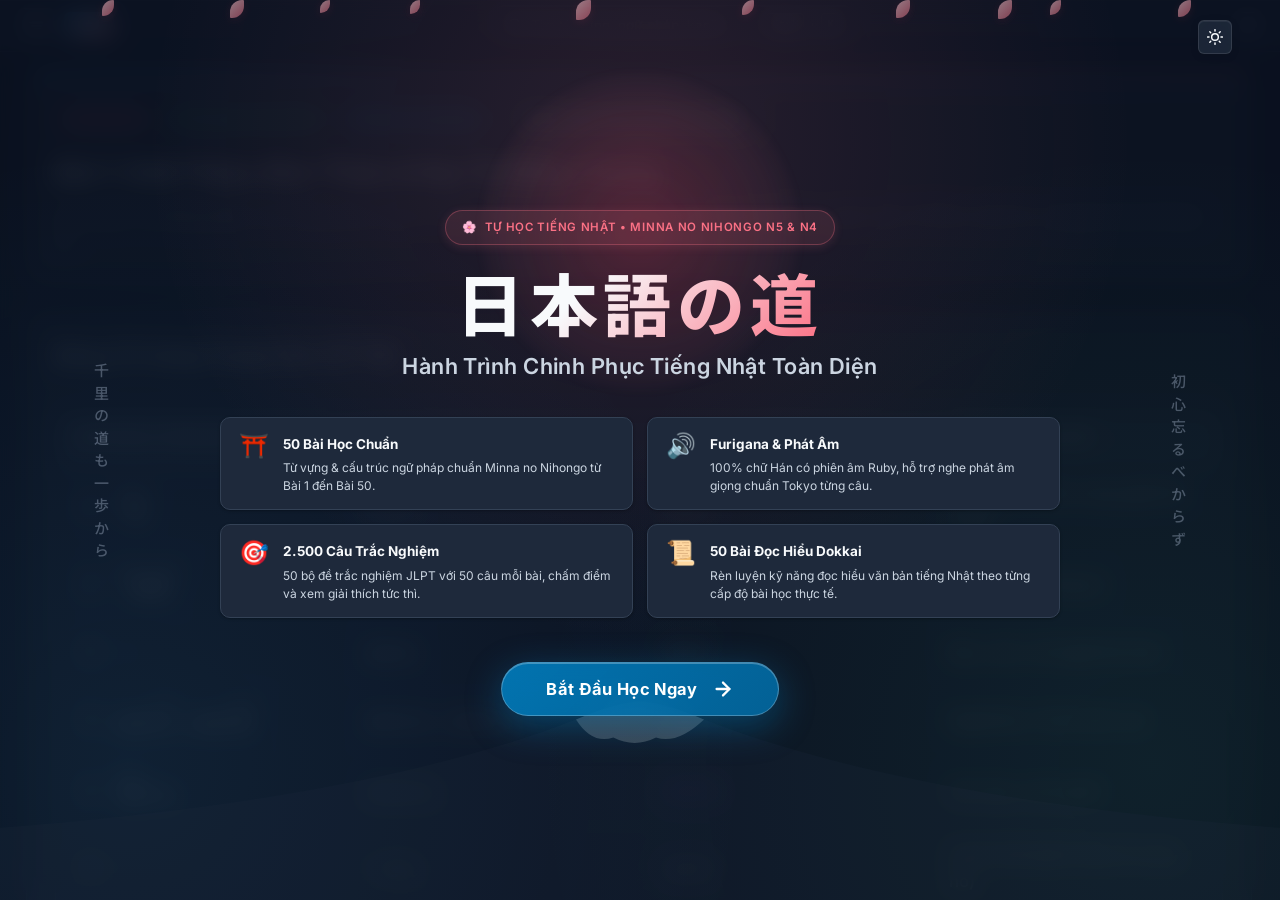
==== commit e729596c: "Add files via upload" ====
--- a/Tieng_Nhat_web_kinh_long/index.html
+++ b/Tieng_Nhat_web_kinh_long/index.html
@@ -2,7 +2,7 @@
 <html lang="vi" data-theme="dark">
 <head>
   <meta charset="UTF-8">
-  <meta name="viewport" content="width=device-width, initial-scale=1.0">
+  <meta name="viewport" content="width=device-width, initial-scale=1.0, viewport-fit=cover">
   <title>Tự Học Tiếng Nhật N5 - N4 | Minna no Nihongo & Luyện Thi JLPT</title>
   
   <!-- Font chữ tiếng Nhật & tiếng Việt chuyên dụng -->
@@ -173,7 +173,7 @@
           type="text" 
           id="quick-search-input" 
           class="quick-search-input" 
-          placeholder="Tìm từ vựng, ngữ pháp, kanji... (Ctrl + K)" 
+          placeholder="Tìm từ vựng, ngữ pháp, kanji..." 
           autocomplete="off" 
           spellcheck="false"
         >
@@ -224,6 +224,20 @@
   <div class="app-layout">
     <!-- Cột bên trái: Sidebar (chiếm 15% chiều rộng) chứa toàn bộ danh mục bài học -->
     <aside id="sidebar" class="sidebar collapsed">
+      <!-- Header hiển thị riêng trên giao diện điện thoại của Sidebar -->
+      <div class="mobile-sidebar-header">
+        <div class="mobile-sidebar-brand">
+          <span class="sidebar-icon">🌸</span>
+          <span class="sidebar-heading">Mục Lục Khóa Học</span>
+        </div>
+        <button id="close-sidebar-btn" class="close-sidebar-btn" aria-label="Đóng menu bài học" title="Đóng menu">
+          <svg width="18" height="18" viewBox="0 0 24 24" fill="none" stroke="currentColor" stroke-width="2.2" stroke-linecap="round" stroke-linejoin="round">
+            <line x1="18" y1="6" x2="6" y2="18"></line>
+            <line x1="6" y1="18" x2="18" y2="18"></line>
+          </svg>
+        </button>
+      </div>
+
       <!-- Vùng chứa các nhóm mục lục được render tự động qua JS từ Database -->
       <nav id="sidebar-menu" class="sidebar-menu" aria-label="Mục lục khóa học">
         <!-- Render tự động bởi app.js - TUYỆT ĐỐI KHÔNG HARDCODE Ở ĐÂY -->
@@ -246,6 +260,13 @@
 
   <!-- Hộp thông báo nhanh Toast Notification -->
   <div id="toast-notification" class="toast-notification"></div>
+
+  <!-- Nút cuộn nhanh lên đầu trang (Back to top) tối ưu cho điện thoại -->
+  <button id="back-to-top-btn" class="back-to-top-btn" aria-label="Cuộn lên đầu trang" title="Lên đầu trang">
+    <svg width="20" height="20" viewBox="0 0 24 24" fill="none" stroke="currentColor" stroke-width="2.5" stroke-linecap="round" stroke-linejoin="round">
+      <polyline points="18 15 12 9 6 15"></polyline>
+    </svg>
+  </button>
 
   <!-- Dữ liệu bài học, bài đọc hiểu và bài tập (Bài 1 - 50 N5 & N4) -->
   <script src="data/lessons_1_5.js"></script>
--- a/Tieng_Nhat_web_kinh_long/style.css
+++ b/Tieng_Nhat_web_kinh_long/style.css
@@ -36,7 +36,7 @@
   --shadow-lg: 0 10px 25px rgba(0, 0, 0, 0.45);
 
   --sidebar-width: 280px;       /* Cột sidebar chiếm đúng 280px thanh thoát, chuẩn công thái học */
-  --header-height: 5vh;       /* Menu phía trên chiếm đúng 5% chiều cao trang */
+  --header-height: 52px;        /* Chiều cao chuẩn 52px cố định, chống giật layout trên mobile */
   --font-japanese: 'Noto Sans JP', 'Hiragino Kaku Gothic Pro', sans-serif;
   --font-main: 'Inter', var(--font-japanese), -apple-system, BlinkMacSystemFont, sans-serif;
   --radius-sm: 6px;
@@ -113,15 +113,33 @@
   border: none;
   background: none;
   color: inherit;
-}
-
-input {
+  touch-action: manipulation;
+  -webkit-tap-highlight-color: transparent;
+}
+
+input,
+select,
+textarea {
   font-family: inherit;
+  touch-action: manipulation;
+  -webkit-tap-highlight-color: transparent;
+}
+
+.japanese-text,
+.jp-sentence,
+.quiz-question-title,
+.dokkai-passage,
+.vocab-kanji-wrap,
+.lesson-desc {
+  overflow-wrap: break-word;
+  word-break: break-word;
 }
 
 a {
   color: var(--accent-primary);
   text-decoration: none;
+  touch-action: manipulation;
+  -webkit-tap-highlight-color: transparent;
 }
 
 a:hover {
@@ -2490,28 +2508,242 @@
   opacity: 1;
 }
 
-/* --- RESPONSIVE MOBILE (< 768px) --- */
+/* --- NÚT CUỘN LÊN ĐẦU TRANG (BACK TO TOP) NỔI TRÊN DI ĐỘNG & DESKTOP --- */
+.back-to-top-btn {
+  position: fixed;
+  bottom: calc(20px + env(safe-area-inset-bottom, 0px));
+  right: calc(18px + env(safe-area-inset-right, 0px));
+  width: 44px;
+  height: 44px;
+  border-radius: 50%;
+  background: rgba(30, 41, 59, 0.78);
+  backdrop-filter: blur(16px);
+  -webkit-backdrop-filter: blur(16px);
+  border: 1px solid rgba(56, 189, 248, 0.35);
+  color: var(--accent-primary);
+  display: flex;
+  align-items: center;
+  justify-content: center;
+  cursor: pointer;
+  box-shadow: 0 4px 20px rgba(0, 0, 0, 0.35);
+  opacity: 0;
+  visibility: hidden;
+  transform: translateY(16px) scale(0.9);
+  transition: opacity 0.25s ease, transform 0.25s ease, visibility 0.25s ease, background-color 0.2s ease, border-color 0.2s ease;
+  z-index: 95;
+  touch-action: manipulation;
+  -webkit-tap-highlight-color: transparent;
+}
+
+[data-theme="light"] .back-to-top-btn {
+  background: rgba(255, 255, 255, 0.88);
+  border: 1px solid rgba(2, 132, 199, 0.35);
+  color: var(--accent-primary);
+  box-shadow: 0 4px 16px rgba(0, 0, 0, 0.12);
+}
+
+.back-to-top-btn.visible {
+  opacity: 1;
+  visibility: visible;
+  transform: translateY(0) scale(1);
+}
+
+.back-to-top-btn:hover {
+  background: var(--accent-primary);
+  color: #ffffff;
+  border-color: var(--accent-primary);
+  transform: translateY(-2px) scale(1.05);
+  box-shadow: 0 6px 22px rgba(56, 189, 248, 0.45);
+}
+
+.back-to-top-btn:active {
+  transform: scale(0.92);
+}
+
+/* Header ẩn trên Desktop của Sidebar (chỉ hiện trên Mobile) */
+.mobile-sidebar-header {
+  display: none;
+}
+
+/* ==========================================================================
+   TỐI ƯU TOÀN DIỆN CHO GIAO DIỆN ĐIỆN THOẠI DI ĐỘNG & MÀN HÌNH NHỎ (< 768px)
+   Chuẩn công thái học ngón cái, thẻ từ vựng di động, chống tràn ngang, hỗ trợ Safe Area iOS/Android
+   ========================================================================== */
 @media (max-width: 768px) {
+  /* 1. Tối ưu hiệu năng kính lỏng nền: giảm tải GPU, tiết kiệm pin, vuốt chạm 60fps mượt mà */
+  .liquid-glass-bg .glass-blob {
+    filter: blur(35px);
+    opacity: 0.32;
+  }
+  .liquid-glass-bg .glass-blob.blob-3,
+  .liquid-glass-bg .glass-blob.blob-4 {
+    display: none;
+  }
+
+  /* 2. Trang bìa giới thiệu (Cover Slide) trên điện thoại */
+  .cover-page-slide {
+    height: 100dvh;
+    min-height: 100vh;
+    padding-bottom: env(safe-area-inset-bottom, 24px);
+  }
+
+  .cover-top-bar {
+    padding: 12px 14px;
+    padding-top: max(12px, env(safe-area-inset-top, 0px));
+  }
+
+  .cover-container {
+    padding: 10px 14px 28px;
+    gap: 14px;
+  }
+
+  .japan-sun {
+    width: 200px;
+    height: 200px;
+    top: 4%;
+  }
+
+  .japan-fuji-svg {
+    height: 160px;
+    opacity: 0.18;
+  }
+
+  .cover-title-hero {
+    font-size: clamp(32px, 8.5vw, 50px);
+  }
+
+  .cover-title-desc {
+    font-size: clamp(14px, 3.8vw, 17px);
+  }
+
+  .cover-zen-badge {
+    font-size: 10.5px;
+    padding: 5px 12px;
+    text-align: center;
+  }
+
+  .cover-features-grid {
+    grid-template-columns: 1fr;
+    gap: 8px;
+    margin: 8px 0 14px;
+  }
+
+  .cover-feature-card {
+    padding: 10px 14px;
+    gap: 12px;
+  }
+
+  .feature-icon-box {
+    font-size: 20px;
+  }
+
+  .feature-title {
+    font-size: 13px;
+    margin-bottom: 2px;
+  }
+
+  .feature-desc {
+    font-size: 11.5px;
+    line-height: 1.45;
+  }
+
+  .btn-enter-app {
+    width: 100%;
+    max-width: 320px;
+    padding: 13px 24px;
+    font-size: 15.5px;
+    justify-content: center;
+  }
+
+  /* 3. Thanh Header & Tìm kiếm tức thì trên điện thoại */
+  .app-header {
+    height: calc(var(--header-height) + env(safe-area-inset-top, 0px));
+    padding: 0 12px;
+    padding-top: env(safe-area-inset-top, 0px);
+    gap: 8px;
+  }
+
+  .header-left {
+    gap: 8px;
+  }
+
+  .menu-toggle-btn,
   .mobile-menu-btn {
     display: inline-flex;
+    width: 38px;
+    height: 38px;
+  }
+
+  .theme-toggle-btn {
+    width: 38px;
+    height: 38px;
   }
 
   .header-search-container {
-    max-width: 180px;
+    flex: 1 1 auto;
+    max-width: 190px;
+    transition: max-width 0.25s cubic-bezier(0.4, 0, 0.2, 1);
+  }
+
+  .header-search-container:focus-within {
+    max-width: 100%;
+    z-index: 150;
+  }
+
+  .search-box-wrapper {
+    padding: 6px 10px;
+    gap: 6px;
+  }
+
+  .quick-search-input {
+    font-size: 13.5px;
   }
 
   .search-shortcut {
     display: none;
   }
 
+  /* Dropdown tìm kiếm trải rộng chuẩn Mobile UX */
+  .search-dropdown {
+    position: fixed;
+    top: calc(var(--header-height) + env(safe-area-inset-top, 0px) + 6px);
+    left: 10px;
+    right: 10px;
+    width: auto;
+    max-height: calc(75vh - var(--header-height));
+    border-radius: var(--radius-md);
+    box-shadow: 0 14px 45px rgba(0, 0, 0, 0.45);
+    z-index: 1000;
+  }
+
+  .search-dropdown-header {
+    padding: 10px 14px;
+    font-size: 12px;
+  }
+
+  .search-result-item {
+    padding: 10px 12px;
+    min-height: 48px;
+    gap: 8px;
+  }
+
+  .search-item-main {
+    font-size: 14px;
+  }
+
+  .search-item-sub {
+    font-size: 12px;
+  }
+
+  /* 4. Sidebar Drawer ngăn nắp, dễ bấm ngón cái */
   .sidebar {
     position: fixed;
-    top: var(--header-height);
+    top: calc(var(--header-height) + env(safe-area-inset-top, 0px));
     left: 0;
     bottom: 0;
-    width: 290px;
+    width: 300px;
     min-width: 280px;
-    max-width: 85vw;
+    max-width: 86vw;
     z-index: 90;
     margin-left: 0 !important;
     transform: translate3d(-100%, 0, 0);
@@ -2519,6 +2751,9 @@
                 box-shadow 0.22s cubic-bezier(0.2, 0.9, 0.3, 1);
     box-shadow: none;
     will-change: transform;
+    display: flex;
+    flex-direction: column;
+    padding-bottom: env(safe-area-inset-bottom, 16px);
   }
 
   .sidebar.mobile-open {
@@ -2526,19 +2761,111 @@
     box-shadow: 14px 0 40px rgba(0, 0, 0, 0.55);
   }
 
+  .mobile-sidebar-header {
+    display: flex;
+    align-items: center;
+    justify-content: space-between;
+    padding: 12px 14px;
+    border-bottom: 1px solid var(--border-color);
+    background: var(--bg-tertiary);
+    flex-shrink: 0;
+  }
+
+  .mobile-sidebar-brand {
+    display: flex;
+    align-items: center;
+    gap: 8px;
+    font-size: 13.5px;
+    font-weight: 700;
+    color: var(--text-primary);
+  }
+
+  .close-sidebar-btn {
+    display: inline-flex;
+    align-items: center;
+    justify-content: center;
+    width: 32px;
+    height: 32px;
+    border-radius: var(--radius-sm);
+    background: var(--bg-secondary);
+    border: 1px solid var(--border-color);
+    color: var(--text-secondary);
+    cursor: pointer;
+    transition: var(--transition);
+  }
+
+  .close-sidebar-btn:hover,
+  .close-sidebar-btn:active {
+    background: rgba(248, 113, 113, 0.2);
+    color: var(--accent-red);
+    border-color: var(--accent-red);
+  }
+
+  .sidebar-menu {
+    padding: 10px 10px 20px;
+  }
+
+  .accordion-header {
+    padding: 12px 14px;
+    min-height: 46px;
+    font-size: 13.5px;
+    font-weight: 600;
+  }
+
+  .accordion-badge {
+    font-size: 11px;
+    padding: 2px 7px;
+  }
+
+  .accordion-chevron {
+    width: 17px;
+    height: 17px;
+  }
+
+  /* Khắc phục triệt để lỗi kẹt cuộn: Hủy max-height lồng nhau trên điện thoại */
+  .accordion-body {
+    max-height: none !important;
+    overflow: visible !important;
+    padding: 6px 6px 10px;
+  }
+
+  .menu-item-btn {
+    padding: 10px 12px;
+    min-height: 42px;
+    font-size: 13px;
+  }
+
+  .item-tag {
+    font-size: 10px;
+    padding: 2px 6px;
+  }
+
+  .sidebar-footer {
+    padding: 12px 14px;
+  }
+
+  .btn-redo {
+    width: 100%;
+    justify-content: center;
+    min-height: 38px;
+    font-size: 12.5px;
+  }
+
   .sidebar-overlay {
     position: fixed;
-    top: var(--header-height);
+    top: calc(var(--header-height) + env(safe-area-inset-top, 0px));
     left: 0;
     right: 0;
     bottom: 0;
     background: rgba(11, 17, 32, 0.65);
+    backdrop-filter: blur(5px);
+    -webkit-backdrop-filter: blur(5px);
     z-index: 80;
     opacity: 0;
     visibility: hidden;
     pointer-events: none;
-    transition: opacity 0.5s cubic-bezier(0.2, 0.9, 0.3, 1),
-                visibility 0.5s cubic-bezier(0.2, 0.9, 0.3, 1);
+    transition: opacity 0.35s cubic-bezier(0.2, 0.9, 0.3, 1),
+                visibility 0.35s cubic-bezier(0.2, 0.9, 0.3, 1);
     will-change: opacity, visibility;
   }
 
@@ -2548,14 +2875,199 @@
     pointer-events: auto;
   }
 
+  /* 5. Vùng nội dung chính (Main Content) */
   .main-content {
     width: 100%;
-    padding: 20px 16px;
-  }
-
+    padding: 16px 12px calc(28px + env(safe-area-inset-bottom, 0px));
+  }
+
+  .lesson-content {
+    gap: 18px;
+  }
+
+  .lesson-hero-card {
+    padding: 16px 14px;
+    border-radius: var(--radius-md);
+  }
+
+  .lesson-title {
+    font-size: clamp(20px, 5.2vw, 24px);
+    line-height: 1.35;
+    margin-bottom: 8px;
+  }
+
+  .lesson-desc {
+    font-size: 14px;
+    line-height: 1.6;
+  }
+
+  .hero-meta {
+    gap: 6px;
+    margin-bottom: 10px;
+  }
+
+  .badge {
+    font-size: 11.5px;
+    padding: 4px 10px;
+  }
+
+  .section-card {
+    padding: 16px 14px;
+    border-radius: var(--radius-md);
+  }
+
+  .section-header {
+    margin-bottom: 14px;
+    padding-bottom: 10px;
+  }
+
+  .section-title {
+    font-size: 18px;
+  }
+
+  .btn-complete-lesson {
+    width: 100%;
+    justify-content: center;
+    min-height: 46px;
+    font-size: 14.5px;
+    padding: 12px 18px;
+  }
+
+  /* 6. Phần Ngữ Pháp & Ví Dụ trên điện thoại */
+  .grammar-list {
+    gap: 16px;
+  }
+
+  .grammar-item-card {
+    padding: 16px 14px;
+    border-radius: var(--radius-md);
+  }
+
+  .grammar-formula-bar {
+    padding: 10px 14px;
+    border-left-width: 3px;
+    margin-bottom: 12px;
+  }
+
+  .grammar-formula {
+    font-size: 17px;
+  }
+
+  .grammar-usage {
+    padding: 12px 14px;
+    font-size: 14px;
+    line-height: 1.65;
+    margin-bottom: 12px;
+  }
+
+  .usage-title {
+    font-size: 14.5px;
+    margin-bottom: 4px;
+  }
+
+  .usage-text {
+    font-size: 14px;
+  }
+
+  .grammar-note {
+    padding: 12px 14px;
+    font-size: 13.5px;
+    line-height: 1.6;
+    border-left-width: 3px;
+    margin-bottom: 14px;
+  }
+
+  .note-title {
+    font-size: 14px;
+    margin-bottom: 4px;
+  }
+
+  .note-text {
+    font-size: 13.5px;
+  }
+
+  .grammar-examples-section {
+    margin-top: 14px;
+    gap: 10px;
+  }
+
+  .examples-header-title {
+    font-size: 12.5px;
+  }
+
+  .example-cards-list {
+    gap: 10px;
+  }
+
+  .example-card {
+    padding: 12px 14px;
+    border-radius: var(--radius-sm);
+  }
+
+  .example-card-badge {
+    margin-bottom: 8px;
+    gap: 6px;
+  }
+
+  .sentence-jp .jp-sentence {
+    font-size: 17.5px;
+    line-height: 2.1;
+  }
+
+  /* Khắc phục khoảng thụt lề 44px gây chật chội trên điện thoại */
+  .sentence-vi {
+    padding-left: 0;
+    margin-top: 4px;
+    font-size: 14.5px;
+    line-height: 1.55;
+  }
+
+  .dialogue-lines {
+    gap: 8px;
+  }
+
+  .dialogue-jp .jp-sentence {
+    font-size: 17px;
+    line-height: 2.0;
+  }
+
+  .dialogue-vi {
+    padding-left: 0;
+    margin-top: 4px;
+    font-size: 14px;
+  }
+
+  .dialogue-bubble {
+    padding: 8px 12px;
+  }
+
+  .speaker-badge {
+    width: 26px;
+    height: 26px;
+    font-size: 12px;
+    margin-top: 4px;
+  }
+
+  .speak-btn {
+    min-width: 34px;
+    min-height: 34px;
+  }
+
+  /* 7. Trắc Nghiệm JLPT & Đề Thi 50 Câu */
   .quiz-wrapper {
     grid-template-columns: 1fr;
-    gap: 14px;
+    gap: 12px;
+  }
+
+  .quiz-card {
+    padding: 14px 14px;
+    border-radius: var(--radius-md);
+  }
+
+  .quiz-question-title {
+    font-size: 16px;
+    line-height: 2.1;
+    margin-bottom: 12px;
   }
 
   .options-grid {
@@ -2564,23 +3076,333 @@
     grid-template-columns: 1fr;
     grid-template-rows: none;
     grid-auto-flow: row;
-  }
-
-  .quiz-submit-section,
-  .quiz-result-banner {
+    gap: 8px;
+    margin-bottom: 10px;
+  }
+
+  .option-btn {
+    min-height: 48px;
     padding: 10px 12px;
+    font-size: 15px;
+    line-height: 1.5;
+    border-radius: var(--radius-sm);
+  }
+
+  .option-letter {
+    width: 26px;
+    height: 26px;
+    font-size: 12.5px;
+  }
+
+  .quiz-feedback {
+    padding: 10px 12px;
+    font-size: 14px;
+    margin-top: 10px;
+  }
+
+  .feedback-explanation {
+    font-size: 14px;
+    line-height: 1.6;
+  }
+
+  .quiz-submit-section {
+    padding: 12px 14px;
     gap: 10px;
+    flex-direction: column;
+    align-items: stretch;
+    border-radius: var(--radius-md);
   }
 
   .submit-progress-info {
     width: 100%;
-    min-width: 100%;
-  }
-
-  .btn-submit-exam,
+    min-width: 0;
+    gap: 10px;
+  }
+
+  .submit-progress-badge {
+    font-size: 13px;
+  }
+
+  .btn-submit-exam {
+    width: 100%;
+    justify-content: center;
+    min-height: 48px;
+    font-size: 15px;
+    padding: 12px 18px;
+  }
+
+  .quiz-result-banner {
+    padding: 14px 14px;
+    gap: 12px;
+    flex-direction: column;
+    align-items: stretch;
+    border-radius: var(--radius-md);
+  }
+
+  .result-left {
+    width: 100%;
+    min-width: 0;
+  }
+
   .btn-redo-result {
     width: 100%;
     justify-content: center;
+    min-height: 46px;
+    font-size: 14.5px;
+  }
+
+  /* 8. Bài Đọc Hiểu (Dokkai) */
+  .dokkai-passage {
+    padding: 16px 14px;
+    font-size: 16.5px;
+    line-height: 2.1;
+    border-radius: var(--radius-md);
+    margin-bottom: 18px;
+  }
+
+  /* 9. Module 176 Bộ Thủ Kanji */
+  .radicals-container {
+    gap: 16px;
+    margin-top: 16px;
+  }
+
+  .radical-card {
+    flex-direction: column;
+    align-items: center;
+    padding: 16px 14px;
+    gap: 14px;
+    border-radius: var(--radius-md);
+  }
+
+  .radical-stroke-box {
+    width: 145px;
+    height: 145px;
+    border-radius: var(--radius-md);
+  }
+
+  .radical-stroke-svg {
+    width: 115px;
+    height: 115px;
+  }
+
+  .radical-info-body {
+    width: 100%;
+    gap: 12px;
+  }
+
+  .radical-name-value {
+    justify-content: flex-start;
+    align-items: baseline;
+    gap: 10px;
+  }
+
+  .radical-main-char {
+    font-size: 2rem;
+  }
+
+  .radical-full-name {
+    font-size: 1.25rem;
+  }
+
+  .radical-meaning-value {
+    font-size: 0.95rem;
+    line-height: 1.55;
+  }
+
+  .radical-kanji-meaning-value {
+    font-size: 0.92rem;
+    line-height: 1.6;
+  }
+
+  .radical-examples-wrap {
+    padding: 10px 12px;
+    border-radius: var(--radius-sm);
+    gap: 6px;
+  }
+
+  .kanji-example-chips {
+    gap: 6px 8px;
+  }
+
+  .kanji-chip {
+    padding: 5px 10px;
+    font-size: 0.85rem;
+  }
+
+  .chip-char {
+    font-size: 1.15rem;
+  }
+
+  /* 10. Toast Notification căn giữa trên điện thoại */
+  .toast-notification {
+    left: 14px;
+    right: 14px;
+    max-width: calc(100vw - 28px);
+    bottom: calc(14px + env(safe-area-inset-bottom, 0px));
+    justify-content: center;
+    text-align: center;
+    font-size: 13px;
+    padding: 10px 14px;
+    border-radius: var(--radius-sm);
+    margin: 0 auto;
+  }
+}
+
+/* ==========================================================================
+   CHUYỂN ĐỔI BẢNG TỪ VỰNG THÀNH DẠNG THẺ THÔNG MINH CHO MÀN HÌNH NHỎ (<= 680px)
+   Không cần vuốt ngang, đọc mượt như ứng dụng Mazii / Duolingo bản địa
+   ========================================================================== */
+@media (max-width: 680px) {
+  .table-container {
+    background: transparent !important;
+    border: none !important;
+    box-shadow: none !important;
+    overflow-x: visible !important;
+    padding: 0 !important;
+  }
+
+  .vocab-table {
+    display: block !important;
+    width: 100% !important;
+    border: none !important;
+  }
+
+  .vocab-table thead {
+    display: none !important;
+  }
+
+  .vocab-table tbody {
+    display: flex !important;
+    flex-direction: column !important;
+    gap: 10px !important;
+    width: 100% !important;
+  }
+
+  .vocab-table tbody tr {
+    display: flex !important;
+    flex-direction: column !important;
+    gap: 8px !important;
+    background: var(--bg-card-inner) !important;
+    border: 1px solid var(--border-card) !important;
+    border-radius: var(--radius-md) !important;
+    padding: 12px 14px !important;
+    position: relative !important;
+    box-shadow: 0 2px 8px rgba(0, 0, 0, 0.15) !important;
+    transition: transform 0.15s ease, border-color 0.15s ease !important;
+  }
+
+  .vocab-table tbody tr:active {
+    transform: scale(0.99);
+  }
+
+  .vocab-table td {
+    display: block !important;
+    width: 100% !important;
+    min-width: 0 !important;
+    padding: 0 !important;
+    border: none !important;
+  }
+
+  .vocab-col-kanji {
+    display: flex !important;
+    align-items: center !important;
+    padding-right: 76px !important; /* Chừa vị trí góc phải cho thẻ từ loại */
+  }
+
+  .vocab-kanji-wrap {
+    display: inline-flex !important;
+    align-items: center !important;
+    gap: 8px !important;
+    flex-wrap: wrap !important;
+  }
+
+  .vocab-kanji-wrap strong {
+    font-size: 19px !important;
+  }
+
+  .vocab-col-type {
+    position: absolute !important;
+    top: 12px !important;
+    right: 14px !important;
+    width: auto !important;
+    text-align: right !important;
+  }
+
+  .type-pill {
+    font-size: 11px !important;
+    padding: 2px 8px !important;
+  }
+
+  .vocab-col-hira {
+    font-size: 15px !important;
+    font-weight: 600 !important;
+    color: var(--accent-primary) !important;
+    padding-left: 38px !important; /* Căn thẳng hàng bên phải nút phát âm */
+  }
+
+  .vocab-col-meaning {
+    font-size: 14.5px !important;
+    line-height: 1.5 !important;
+    color: var(--text-primary) !important;
+    padding-top: 6px !important;
+    border-top: 1px dashed var(--border-color) !important;
+    margin-top: 2px !important;
+  }
+}
+
+/* ==========================================================================
+   TINH CHỈNH BỔ SUNG CHO MÀN HÌNH SIÊU NHỎ (<= 420px: iPhone SE, v.v.)
+   ========================================================================== */
+@media (max-width: 420px) {
+  .app-header {
+    padding: 0 8px;
+    gap: 6px;
+  }
+
+  .header-left {
+    gap: 6px;
+  }
+
+  .brand-badge {
+    font-size: 10.5px;
+    padding: 2px 5px;
+  }
+
+  .menu-toggle-btn,
+  .mobile-menu-btn,
+  .theme-toggle-btn {
+    width: 36px;
+    height: 36px;
+  }
+
+  .main-content {
+    padding: 12px 8px calc(24px + env(safe-area-inset-bottom, 0px));
+  }
+
+  .lesson-hero-card {
+    padding: 14px 10px;
+  }
+
+  .section-card {
+    padding: 14px 10px;
+  }
+
+  .vocab-col-kanji {
+    padding-right: 68px !important;
+  }
+
+  .vocab-kanji-wrap strong {
+    font-size: 17.5px !important;
+  }
+
+  .option-btn {
+    font-size: 14px;
+    padding: 8px 10px;
+    min-height: 46px;
+  }
+
+  .cover-title-hero {
+    font-size: 32px;
   }
 }
 
@@ -2919,22 +3741,6 @@
   color: var(--text-muted);
 }
 
-@media (max-width: 768px) {
-  .radical-card {
-    flex-direction: column;
-    align-items: center;
-    padding: 18px;
-    gap: 18px;
-  }
-
-  .radical-info-body {
-    width: 100%;
-  }
-
-  .radical-name-value {
-    justify-content: flex-start;
-  }
-}
 
 /* ==========================================================================
    12. HIỆU ỨNG KÍNH LỎNG (LIQUID GLASS EFFECT) - HOÀN THIỆN TOÀN BỘ TRANG WEB
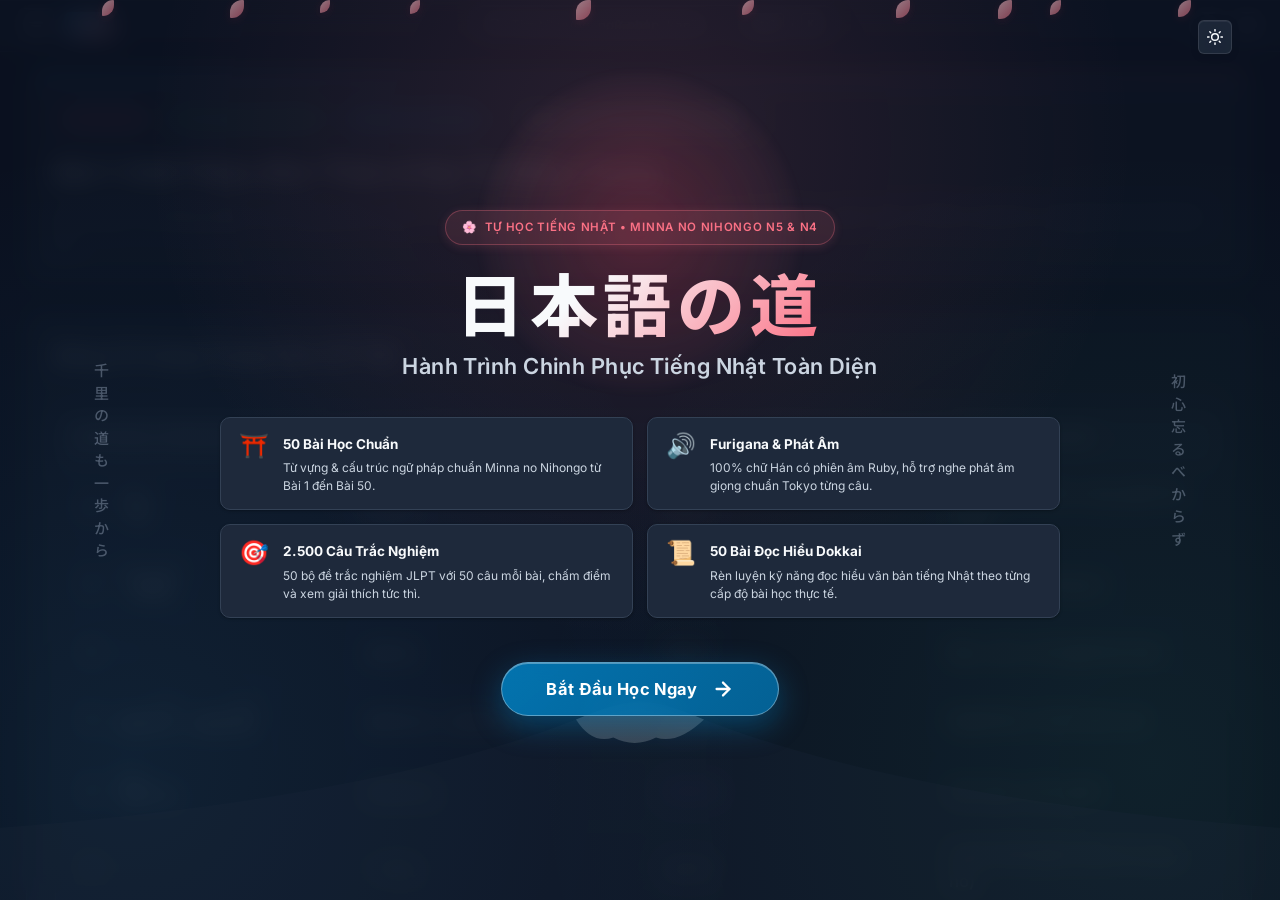
==== commit 3a811183: "Add files via upload" ====
--- a/Tieng_Nhat_web_kinh_long/index.html
+++ b/Tieng_Nhat_web_kinh_long/index.html
@@ -192,8 +192,16 @@
       </div>
     </div>
 
-    <!-- Chuyển giao diện Sáng / Tối -->
+    <!-- Chuyển giao diện Sáng / Tối & Cài đặt Giọng đọc Leda JP -->
     <div class="header-right">
+      <button id="voice-settings-btn" class="voice-settings-btn" aria-label="Cài đặt giọng đọc Leda JP (SpeechGen)" title="Cài đặt giọng đọc Leda JP (SpeechGen)">
+        <svg class="voice-icon-svg" width="16" height="16" viewBox="0 0 24 24" fill="none" stroke="currentColor" stroke-width="2.2" stroke-linecap="round" stroke-linejoin="round">
+          <polygon points="11 5 6 9 2 9 2 15 6 15 11 19 11 5"></polygon>
+          <path d="M15.54 8.46a5 5 0 0 1 0 7.07"></path>
+          <path d="M19.07 4.93a10 10 0 0 1 0 14.14"></path>
+        </svg>
+      </button>
+
       <button id="theme-toggle-btn" class="theme-toggle-btn" aria-label="Đổi giao diện Sáng / Tối" title="Đổi giao diện Sáng / Tối">
         <span class="theme-icon light-icon" title="Chuyển sang giao diện Sáng">
           <svg class="theme-svg sun-svg" width="16" height="16" viewBox="0 0 24 24" fill="none" stroke="currentColor" stroke-width="2.2" stroke-linecap="round" stroke-linejoin="round">
@@ -256,6 +264,84 @@
         <!-- Render tự động bởi app.js qua hàm renderContent(id) -->
       </div>
     </main>
+  </div>
+
+  <!-- Modal Cài đặt Giọng đọc Leda JP (SpeechGen.io) -->
+  <div id="voice-settings-modal" class="voice-modal-backdrop" aria-hidden="true">
+    <div class="voice-modal-card">
+      <div class="voice-modal-header">
+        <div class="voice-modal-title-wrap">
+          <span class="voice-badge">AI Voice</span>
+          <h3 class="voice-modal-title">Giọng Đọc Leda JP (SpeechGen.io)</h3>
+        </div>
+        <button id="close-voice-modal-btn" class="voice-modal-close" aria-label="Đóng" title="Đóng">&times;</button>
+      </div>
+      
+      <div class="voice-modal-body">
+        <div class="voice-info-card">
+          <div class="voice-avatar" aria-hidden="true">
+            <svg width="22" height="22" viewBox="0 0 24 24" fill="none" stroke="currentColor" stroke-width="2" stroke-linecap="round" stroke-linejoin="round">
+              <path d="M12 2a3 3 0 0 0-3 3v7a3 3 0 0 0 6 0V5a3 3 0 0 0-3-3Z"></path>
+              <path d="M19 10v2a7 7 0 0 1-14 0v-2"></path>
+              <line x1="12" y1="19" x2="12" y2="22"></line>
+            </svg>
+          </div>
+          <div class="voice-details">
+            <div class="voice-name">Leda JP (Chirp3-HD • Giọng Nữ)</div>
+            <div class="voice-source">Mô hình: <a href="https://speechgen.io/vi/tts-japanese/" target="_blank" rel="noopener">speechgen.io/vi/tts-japanese/</a></div>
+            <div class="voice-status-pill" id="voice-status-pill">Đang dùng: Leda JP Neural Engine</div>
+          </div>
+        </div>
+
+        <div class="voice-test-row">
+          <button id="btn-test-voice" class="btn-test-voice" type="button">
+            <svg width="15" height="15" viewBox="0 0 24 24" fill="none" stroke="currentColor" stroke-width="2.5" stroke-linecap="round" stroke-linejoin="round">
+              <polygon points="5 3 19 12 5 21 5 3"></polygon>
+            </svg>
+            <span>Nghe thử giọng Leda JP</span>
+          </button>
+        </div>
+
+        <div class="voice-slider-group">
+          <div class="voice-slider-item">
+            <div class="slider-header">
+              <label for="voice-speed-slider">Tốc độ phát âm:</label>
+              <strong id="voice-speed-val">0.92x</strong>
+            </div>
+            <input type="range" id="voice-speed-slider" min="0.75" max="1.25" step="0.05" value="0.92">
+          </div>
+          <div class="voice-slider-item">
+            <div class="slider-header">
+              <label for="voice-pitch-slider">Cao độ giọng (Pitch):</label>
+              <strong id="voice-pitch-val">1.04x</strong>
+            </div>
+            <input type="range" id="voice-pitch-slider" min="0.85" max="1.20" step="0.02" value="1.04">
+          </div>
+        </div>
+
+        <details class="speechgen-api-details">
+          <summary>Tích hợp SpeechGen.io Cloud API (Tùy chọn)</summary>
+          <div class="speechgen-api-fields">
+            <p class="api-help-text">Nếu bạn có tài khoản trên SpeechGen.io, hãy nhập Token & Email để kích hoạt phát âm trực tiếp từ server SpeechGen:</p>
+            <div class="voice-form-group">
+              <label for="sg-email-input">Email tài khoản SpeechGen:</label>
+              <input type="email" id="sg-email-input" placeholder="example@gmail.com" autocomplete="off">
+            </div>
+            <div class="voice-form-group">
+              <label for="sg-token-input">API Token SpeechGen:</label>
+              <input type="text" id="sg-token-input" placeholder="SecretKeyInYourProfile" autocomplete="off">
+            </div>
+            <div class="api-link-hint">
+              <a href="https://speechgen.io/vi/node/api/" target="_blank" rel="noopener">Lấy Token API tại SpeechGen.io &rarr;</a>
+            </div>
+          </div>
+        </details>
+      </div>
+
+      <div class="voice-modal-footer">
+        <button id="save-voice-modal-btn" class="btn-save-voice" type="button">Lưu Cài Đặt</button>
+      </div>
+    </div>
   </div>
 
   <!-- Hộp thông báo nhanh Toast Notification -->
--- a/Tieng_Nhat_web_kinh_long/style.css
+++ b/Tieng_Nhat_web_kinh_long/style.css
@@ -125,7 +125,6 @@
   -webkit-tap-highlight-color: transparent;
 }
 
-.japanese-text,
 .jp-sentence,
 .quiz-question-title,
 .dokkai-passage,
@@ -172,12 +171,6 @@
   letter-spacing: 0.02em;
   text-align: center;
   line-height: 1;
-}
-
-.japanese-text {
-  font-family: var(--font-japanese);
-  letter-spacing: 0.03em;
-  line-height: 1.9;
 }
 
 /* ==========================================================================
@@ -204,6 +197,23 @@
   user-select: none;
 }
 
+[data-theme="dark"] .cover-page-slide {
+  background: radial-gradient(circle at 50% 16%, rgba(251, 113, 133, 0.12) 0%, transparent 50%),
+              radial-gradient(circle at 10% 85%, rgba(56, 189, 248, 0.08) 0%, transparent 45%),
+              radial-gradient(circle at 90% 85%, rgba(52, 211, 153, 0.07) 0%, transparent 45%),
+              rgba(11, 17, 32, 0.9);
+  backdrop-filter: blur(12px);
+  -webkit-backdrop-filter: blur(12px);
+}
+
+[data-theme="light"] .cover-page-slide {
+  background: radial-gradient(circle at 50% 16%, rgba(251, 113, 133, 0.12) 0%, transparent 50%),
+              radial-gradient(circle at 10% 85%, rgba(2, 132, 199, 0.06) 0%, transparent 45%),
+              rgba(253, 251, 247, 0.9);
+  backdrop-filter: blur(12px);
+  -webkit-backdrop-filter: blur(12px);
+}
+
 
 .cover-page-slide.hide-cover {
   opacity: 0;
@@ -319,12 +329,21 @@
   height: 34px;
   padding: 0;
   border-radius: var(--radius-sm);
-  background: var(--bg-secondary);
-  border: 1px solid var(--border-color);
+  background: rgba(51, 65, 85, 0.45);
+  backdrop-filter: blur(10px);
+  -webkit-backdrop-filter: blur(10px);
+  border: 1px solid rgba(255, 255, 255, 0.1);
   color: var(--text-primary);
   cursor: pointer;
   transition: all 0.3s cubic-bezier(0.22, 1, 0.36, 1);
-  box-shadow: var(--shadow-sm);
+  box-shadow: 0 2px 8px rgba(0, 0, 0, 0.1), inset 0 1px 0 rgba(255, 255, 255, 0.06);
+  touch-action: manipulation;
+  -webkit-tap-highlight-color: transparent;
+}
+
+[data-theme="light"] .cover-theme-toggle {
+  background: rgba(241, 245, 249, 0.6);
+  border: 1px solid rgba(0, 0, 0, 0.07);
 }
 
 .cover-theme-toggle:hover {
@@ -482,21 +501,43 @@
   align-items: center;
   justify-content: center;
   gap: 14px;
-  background: linear-gradient(135deg, #0284c7 0%, #0369a1 100%);
+  background: linear-gradient(135deg, rgba(2, 132, 199, 0.85) 0%, rgba(3, 105, 161, 0.9) 100%);
+  backdrop-filter: blur(12px);
+  -webkit-backdrop-filter: blur(12px);
   color: #ffffff;
   padding: 15px 44px;
   border-radius: 999px;
-  border: 1px solid rgba(255, 255, 255, 0.25);
+  border: 1px solid rgba(255, 255, 255, 0.35);
   cursor: pointer;
-  box-shadow: 0 10px 30px rgba(2, 132, 199, 0.4);
+  box-shadow: 0 10px 30px rgba(2, 132, 199, 0.4),
+              inset 0 1px 0 rgba(255, 255, 255, 0.3);
   transition: all 0.32s cubic-bezier(0.22, 1, 0.36, 1);
   position: relative;
   overflow: hidden;
 }
 
+.btn-enter-app::after {
+  content: "";
+  position: absolute;
+  top: 0;
+  left: -100%;
+  width: 50%;
+  height: 100%;
+  background: linear-gradient(90deg, transparent, rgba(255, 255, 255, 0.25), transparent);
+  transform: skewX(-20deg);
+  animation: liquidShine 6s infinite;
+}
+
+@keyframes liquidShine {
+  0% { left: -100%; }
+  20% { left: 200%; }
+  100% { left: 200%; }
+}
+
 .btn-enter-app:hover {
   transform: translateY(-2px) scale(1.02);
-  box-shadow: 0 14px 36px rgba(2, 132, 199, 0.55), 0 0 20px rgba(56, 189, 248, 0.35);
+  box-shadow: 0 14px 40px rgba(2, 132, 199, 0.6),
+              inset 0 1px 0 rgba(255, 255, 255, 0.4);
   background: linear-gradient(135deg, #0369a1 0%, #0284c7 100%);
 }
 
@@ -541,8 +582,10 @@
 .app-header {
   height: var(--header-height);
   min-height: 42px;
-  background-color: var(--bg-secondary);
-  border-bottom: 1px solid var(--border-color);
+  background-color: rgba(30, 41, 59, 0.65);
+  backdrop-filter: blur(24px) saturate(180%);
+  -webkit-backdrop-filter: blur(24px) saturate(180%);
+  border-bottom: 1px solid rgba(255, 255, 255, 0.1);
   display: flex;
   align-items: center;
   justify-content: space-between;
@@ -550,11 +593,17 @@
   position: sticky;
   top: 0;
   z-index: 100;
-  box-shadow: var(--shadow-sm);
+  box-shadow: 0 4px 24px rgba(0, 0, 0, 0.15), inset 0 1px 0 rgba(255, 255, 255, 0.08);
   gap: 12px;
   transition: background-color var(--transition), border-color var(--transition);
 }
 
+[data-theme="light"] .app-header {
+  background-color: rgba(255, 255, 255, 0.65);
+  border-bottom: 1px solid rgba(0, 0, 0, 0.07);
+  box-shadow: 0 4px 24px rgba(0, 0, 0, 0.05), inset 0 1px 0 rgba(255, 255, 255, 0.8);
+}
+
 .header-left {
   display: flex;
   align-items: center;
@@ -562,36 +611,42 @@
   flex-shrink: 0;
 }
 
-.menu-toggle-btn,
-.mobile-menu-btn {
+.menu-toggle-btn {
   display: inline-flex;
   align-items: center;
   justify-content: center;
   width: 36px;
   height: 36px;
   border-radius: var(--radius-sm);
-  background-color: var(--bg-tertiary);
-  border: 1px solid var(--border-color);
+  background: rgba(51, 65, 85, 0.45);
+  backdrop-filter: blur(10px);
+  -webkit-backdrop-filter: blur(10px);
+  border: 1px solid rgba(255, 255, 255, 0.1);
   color: var(--text-primary);
   cursor: pointer;
   transition: background-color 0.25s ease, border-color 0.25s ease, color 0.25s ease, transform 0.2s ease, box-shadow 0.25s ease;
   flex-shrink: 0;
   position: relative;
   overflow: hidden;
-  will-change: transform, box-shadow, background-color;
-}
-
-.menu-toggle-btn:hover,
-.mobile-menu-btn:hover {
+  box-shadow: 0 2px 8px rgba(0, 0, 0, 0.1), inset 0 1px 0 rgba(255, 255, 255, 0.06);
+  touch-action: manipulation;
+  -webkit-tap-highlight-color: transparent;
+}
+
+[data-theme="light"] .menu-toggle-btn {
+  background: rgba(241, 245, 249, 0.6);
+  border: 1px solid rgba(0, 0, 0, 0.07);
+}
+
+.menu-toggle-btn:hover {
   background-color: var(--border-color);
   border-color: var(--accent-primary);
   color: var(--accent-primary);
+  box-shadow: 0 0 12px rgba(56, 189, 248, 0.25);
   transform: translateY(-1px);
-  box-shadow: 0 4px 14px rgba(56, 189, 248, 0.25);
-}
-
-.menu-toggle-btn:active,
-.mobile-menu-btn:active {
+}
+
+.menu-toggle-btn:active {
   transform: scale(0.92);
 }
 
@@ -666,24 +721,30 @@
 .search-box-wrapper {
   display: flex;
   align-items: center;
-  background-color: var(--bg-secondary);
-  border: 1px solid var(--border-card);
+  background-color: rgba(30, 41, 59, 0.5);
+  backdrop-filter: blur(12px) saturate(140%);
+  -webkit-backdrop-filter: blur(12px) saturate(140%);
+  border: 1px solid rgba(255, 255, 255, 0.1);
   border-radius: var(--radius-md);
   padding: 5px 12px;
   gap: 8px;
-  box-shadow: 0 1px 4px rgba(0, 0, 0, 0.25);
+  box-shadow: 0 2px 10px rgba(0, 0, 0, 0.12), inset 0 1px 0 rgba(255, 255, 255, 0.06);
   transition: all 0.2s ease;
 }
 
+[data-theme="light"] .search-box-wrapper {
+  background-color: rgba(255, 255, 255, 0.6);
+  border: 1px solid rgba(0, 0, 0, 0.07);
+  box-shadow: 0 2px 10px rgba(0, 0, 0, 0.04), inset 0 1px 0 rgba(255, 255, 255, 0.8);
+}
+
 .search-box-wrapper:hover {
-  background-color: var(--bg-tertiary);
   border-color: rgba(56, 189, 248, 0.45);
 }
 
 .search-box-wrapper:focus-within {
   border-color: var(--accent-primary);
-  box-shadow: 0 0 16px rgba(56, 189, 248, 0.35);
-  background-color: var(--bg-secondary);
+  box-shadow: 0 0 0 3px rgba(56, 189, 248, 0.25), 0 4px 16px rgba(56, 189, 248, 0.15);
   transform: translateY(-1px);
 }
 
@@ -752,14 +813,22 @@
   top: calc(100% + 8px);
   left: 0;
   right: 0;
-  background-color: var(--bg-secondary);
-  border: 1px solid var(--border-color);
+  background-color: rgba(15, 23, 42, 0.88);
+  backdrop-filter: blur(20px) saturate(160%);
+  -webkit-backdrop-filter: blur(20px) saturate(160%);
+  border: 1px solid rgba(255, 255, 255, 0.12);
   border-radius: var(--radius-md);
-  box-shadow: var(--shadow-lg);
+  box-shadow: 0 16px 40px rgba(0, 0, 0, 0.4), inset 0 1px 0 rgba(255, 255, 255, 0.08);
   max-height: 420px;
   overflow-y: auto;
   z-index: 200;
   animation: slideDown 0.18s ease-out;
+}
+
+[data-theme="light"] .search-dropdown {
+  background-color: rgba(255, 255, 255, 0.88);
+  border: 1px solid rgba(0, 0, 0, 0.08);
+  box-shadow: 0 16px 40px rgba(0, 0, 0, 0.1), inset 0 1px 0 rgba(255, 255, 255, 0.9);
 }
 
 .search-dropdown.active {
@@ -852,6 +921,7 @@
   flex-shrink: 0;
 }
 
+.voice-settings-btn,
 .theme-toggle-btn {
   display: inline-flex;
   align-items: center;
@@ -860,20 +930,39 @@
   height: 28px;
   padding: 0;
   border-radius: var(--radius-sm);
-  background-color: var(--bg-tertiary);
-  border: 1px solid var(--border-color);
+  background: rgba(51, 65, 85, 0.45);
+  backdrop-filter: blur(10px);
+  -webkit-backdrop-filter: blur(10px);
+  border: 1px solid rgba(255, 255, 255, 0.1);
   color: var(--text-primary);
   transition: all 0.3s cubic-bezier(0.4, 0, 0.2, 1);
   cursor: pointer;
   flex-shrink: 0;
-}
-
+  box-shadow: 0 2px 8px rgba(0, 0, 0, 0.1), inset 0 1px 0 rgba(255, 255, 255, 0.06);
+  touch-action: manipulation;
+  -webkit-tap-highlight-color: transparent;
+}
+
+[data-theme="light"] .voice-settings-btn,
+[data-theme="light"] .theme-toggle-btn {
+  background: rgba(241, 245, 249, 0.6);
+  border: 1px solid rgba(0, 0, 0, 0.07);
+}
+
+.voice-settings-btn:hover,
 .theme-toggle-btn:hover {
   background-color: var(--border-color);
   border-color: var(--accent-primary);
   color: var(--accent-primary);
+  box-shadow: 0 0 12px rgba(56, 189, 248, 0.3);
+}
+
+.voice-settings-btn:hover {
+  transform: scale(1.08);
+}
+
+.theme-toggle-btn:hover {
   transform: rotate(45deg) scale(1.1);
-  box-shadow: 0 0 12px rgba(56, 189, 248, 0.3);
 }
 
 .theme-icon {
@@ -906,22 +995,30 @@
   max-width: var(--sidebar-width);
   flex: 0 0 var(--sidebar-width);
   margin-left: 0;
-  background-color: var(--bg-sidebar);
-  border-right: 1px solid var(--border-color);
-  box-shadow: 4px 0 24px rgba(0, 0, 0, 0.15);
+  background-color: rgba(15, 23, 42, 0.65);
+  backdrop-filter: blur(20px) saturate(160%);
+  -webkit-backdrop-filter: blur(20px) saturate(160%);
+  border-right: 1px solid rgba(255, 255, 255, 0.08);
+  box-shadow: 4px 0 24px rgba(0, 0, 0, 0.18), inset -1px 0 0 rgba(255, 255, 255, 0.05);
   display: flex;
   flex-direction: column;
   height: 100%;
   max-height: 100%;
-  overflow: hidden; /* Cố định khung cha, để sidebar-menu cuộn */
+  overflow: hidden;
   user-select: none;
   box-sizing: border-box;
   will-change: margin-left;
-  transform: translateZ(0); /* Kích hoạt GPU Compositing loại bỏ hoàn toàn hiện tượng giật khung hình */
+  transform: translateZ(0);
   transition: margin-left 0.22s cubic-bezier(0.2, 0.9, 0.3, 1), 
               box-shadow 0.22s cubic-bezier(0.2, 0.9, 0.3, 1),
               border-color 0.2s ease,
               background-color var(--transition);
+}
+
+[data-theme="light"] .sidebar {
+  background-color: rgba(255, 255, 255, 0.65);
+  border-right: 1px solid rgba(0, 0, 0, 0.06);
+  box-shadow: 4px 0 24px rgba(0, 0, 0, 0.06), inset -1px 0 0 rgba(255, 255, 255, 0.8);
 }
 
 /* Khung menu và footer bên trong thanh sidebar - đồng bộ và cố định độ rộng, loại bỏ hoàn toàn hiện tượng co giật chữ */
@@ -975,15 +1072,22 @@
 }
 
 .accordion-group {
-  border: 1px solid var(--border-color);
-  background-color: var(--bg-secondary);
+  border: 1px solid rgba(255, 255, 255, 0.08);
+  background-color: rgba(30, 41, 59, 0.4);
   border-radius: var(--radius-sm);
   overflow: hidden;
+  box-shadow: 0 2px 8px rgba(0, 0, 0, 0.08);
   transition: border-color var(--transition);
 }
 
+[data-theme="light"] .accordion-group {
+  background-color: rgba(255, 255, 255, 0.5);
+  border: 1px solid rgba(0, 0, 0, 0.06);
+  box-shadow: 0 2px 8px rgba(0, 0, 0, 0.03);
+}
+
 .accordion-group:hover {
-  border-color: var(--accent-primary);
+  border-color: rgba(56, 189, 248, 0.4);
 }
 
 .accordion-header {
@@ -1035,13 +1139,17 @@
   display: none;
   padding: 4px 6px 8px;
   border-top: 1px solid var(--border-color);
-  background-color: rgba(0, 0, 0, 0.08);
+  background-color: rgba(15, 23, 42, 0.3);
   max-height: 290px;
   overflow-y: auto;
   overflow-x: hidden;
   scroll-behavior: smooth;
   scrollbar-width: thin;
   scrollbar-color: var(--border-color) transparent;
+}
+
+[data-theme="light"] .accordion-body {
+  background-color: rgba(241, 245, 249, 0.4);
 }
 
 .accordion-body::-webkit-scrollbar {
@@ -1155,9 +1263,9 @@
 /* Sidebar Footer & Reset Button */
 .sidebar-footer {
   flex-shrink: 0;
-  background-color: var(--bg-sidebar);
+  background-color: rgba(15, 23, 42, 0.4);
   padding: 8px 8px;
-  border-top: 1px solid var(--border-color);
+  border-top: 1px solid rgba(255, 255, 255, 0.08);
   display: flex;
   flex-direction: column;
   gap: 6px;
@@ -1165,6 +1273,10 @@
   z-index: 10;
 }
 
+[data-theme="light"] .sidebar-footer {
+  background-color: rgba(255, 255, 255, 0.4);
+  border-top: 1px solid rgba(0, 0, 0, 0.06);
+}
 
 .btn-redo {
   display: inline-flex;
@@ -1172,14 +1284,24 @@
   gap: 6px;
   padding: 5px 14px;
   border-radius: 999px;
-  background-color: var(--bg-tertiary);
-  border: 1px solid var(--border-color);
+  background-color: rgba(51, 65, 85, 0.45);
+  backdrop-filter: blur(8px);
+  -webkit-backdrop-filter: blur(8px);
+  border: 1px solid rgba(255, 255, 255, 0.1);
   font-size: 12px;
   color: var(--text-secondary);
   font-weight: 500;
   cursor: pointer;
+  box-shadow: 0 2px 6px rgba(0, 0, 0, 0.08);
   transition: all 0.25s cubic-bezier(0.4, 0, 0.2, 1);
   margin-left: auto;
+  touch-action: manipulation;
+  -webkit-tap-highlight-color: transparent;
+}
+
+[data-theme="light"] .btn-redo {
+  background-color: rgba(241, 245, 249, 0.6);
+  border: 1px solid rgba(0, 0, 0, 0.07);
 }
 
 .btn-redo svg {
@@ -1187,11 +1309,11 @@
 }
 
 .btn-redo:hover {
-  background-color: rgba(248, 113, 113, 0.15);
+  background-color: rgba(248, 113, 113, 0.2);
   border-color: var(--accent-red);
   color: var(--accent-red);
   transform: translateY(-1px);
-  box-shadow: 0 3px 10px rgba(248, 113, 113, 0.2);
+  box-shadow: 0 0 12px rgba(248, 113, 113, 0.3);
 }
 
 .btn-redo:hover svg,
@@ -1562,11 +1684,14 @@
 
 .speak-btn {
   position: relative;
-  background: var(--bg-tertiary);
+  background: rgba(51, 65, 85, 0.55);
+  border: 1px solid rgba(255, 255, 255, 0.1);
+  box-shadow: 0 2px 8px rgba(0, 0, 0, 0.12), inset 0 1px 0 rgba(255, 255, 255, 0.06);
   color: var(--text-secondary);
-  border: 1px solid var(--border-card);
-  width: 32px;
-  height: 32px;
+  width: 34px;
+  height: 34px;
+  min-width: 34px;
+  min-height: 34px;
   border-radius: var(--radius-sm);
   display: inline-flex;
   align-items: center;
@@ -1578,14 +1703,20 @@
   padding: 0;
   flex-shrink: 0;
   overflow: visible;
+  touch-action: manipulation;
+  -webkit-tap-highlight-color: transparent;
+}
+
+[data-theme="light"] .speak-btn {
+  background: rgba(241, 245, 249, 0.6);
+  border: 1px solid rgba(0, 0, 0, 0.08);
 }
 
 .speak-btn:hover {
-  background: rgba(56, 189, 248, 0.25);
+  background: rgba(56, 189, 248, 0.3);
   color: #ffffff;
   border-color: var(--accent-primary);
-  transform: translateY(-1px) scale(1.08);
-  box-shadow: 0 0 12px rgba(56, 189, 248, 0.4);
+  box-shadow: 0 4px 16px rgba(56, 189, 248, 0.35), inset 0 1px 0 rgba(255, 255, 255, 0.15);
 }
 
 .speak-btn:active {
@@ -1915,18 +2046,6 @@
   margin-top: 6px;
 }
 
-.speaker-a {
-  background: rgba(56, 189, 248, 0.18);
-  color: var(--accent-primary);
-  border: 1.5px solid var(--accent-primary);
-}
-
-.speaker-b {
-  background: rgba(52, 211, 153, 0.18);
-  color: var(--accent-green);
-  border: 1.5px solid var(--accent-green);
-}
-
 .dialogue-bubble {
   flex: 1;
   background: var(--bg-tertiary);
@@ -2042,8 +2161,9 @@
 }
 
 .option-btn {
-  background: var(--bg-secondary);
-  border: 1px solid var(--border-card);
+  background: rgba(30, 41, 59, 0.5);
+  border: 1px solid rgba(255, 255, 255, 0.1);
+  box-shadow: 0 2px 8px rgba(0, 0, 0, 0.1), inset 0 1px 0 rgba(255, 255, 255, 0.06);
   border-radius: var(--radius-sm);
   padding: 10px 14px;
   min-height: 50px;
@@ -2058,14 +2178,22 @@
   gap: 10px;
   cursor: pointer;
   position: relative;
+  user-select: none;
+  touch-action: manipulation;
+  -webkit-tap-highlight-color: transparent;
+}
+
+[data-theme="light"] .option-btn {
+  background: rgba(255, 255, 255, 0.6);
+  border: 1px solid rgba(0, 0, 0, 0.08);
+  box-shadow: 0 2px 8px rgba(0, 0, 0, 0.04), inset 0 1px 0 rgba(255, 255, 255, 0.85);
 }
 
 .option-btn:hover:not(:disabled) {
-  filter: brightness(1.15);
+  background: rgba(56, 189, 248, 0.14);
+  border-color: rgba(56, 189, 248, 0.4);
+  box-shadow: 0 6px 20px rgba(56, 189, 248, 0.2), inset 0 1px 0 rgba(255, 255, 255, 0.1);
   transform: translateY(-2px);
-  border-color: var(--accent-primary);
-  background-color: var(--bg-tertiary);
-  box-shadow: 0 4px 14px rgba(56, 189, 248, 0.18);
 }
 
 .option-btn:active:not(:disabled) {
@@ -2165,13 +2293,6 @@
               inset 0 1px 0 rgba(255, 255, 255, 0.05);
 }
 
-.feedback-correct {
-  background: rgba(52, 211, 153, 0.12);
-  border: 1px solid rgba(52, 211, 153, 0.35);
-  color: var(--accent-green);
-  box-shadow: 0 2px 12px rgba(52, 211, 153, 0.12);
-}
-
 .feedback-wrong {
   background: rgba(248, 113, 113, 0.12);
   border: 1px solid rgba(248, 113, 113, 0.35);
@@ -2217,8 +2338,10 @@
 
 /* --- THANH ĐIỀU KHIỂN NỘP BÀI Ở CUỐI BÀI THI (THU GỌN TINH TẾ) --- */
 .quiz-submit-section {
-  background: var(--bg-primary);
-  border: 1px solid var(--border-color);
+  background: rgba(30, 41, 59, 0.65);
+  backdrop-filter: blur(16px) saturate(160%);
+  -webkit-backdrop-filter: blur(16px) saturate(160%);
+  border: 1px solid rgba(255, 255, 255, 0.12);
   border-radius: var(--radius-sm);
   padding: 10px 16px;
   margin-top: 16px;
@@ -2227,8 +2350,14 @@
   align-items: center;
   justify-content: space-between;
   gap: 14px;
-  box-shadow: var(--shadow-sm);
+  box-shadow: 0 4px 20px rgba(0, 0, 0, 0.2), inset 0 1px 0 rgba(255, 255, 255, 0.08);
   flex-wrap: wrap;
+}
+
+[data-theme="light"] .quiz-submit-section {
+  background: rgba(255, 255, 255, 0.75);
+  border: 1px solid rgba(0, 0, 0, 0.08);
+  box-shadow: 0 4px 20px rgba(0, 0, 0, 0.05), inset 0 1px 0 rgba(255, 255, 255, 0.9);
 }
 
 .submit-progress-info {
@@ -2284,7 +2413,7 @@
   font-size: 16px;
   font-weight: 700;
   cursor: pointer;
-  box-shadow: var(--shadow-sm);
+  box-shadow: 0 4px 20px rgba(2, 132, 199, 0.4), inset 0 1px 0 rgba(255, 255, 255, 0.25);
   transition: var(--transition);
   white-space: nowrap;
 }
@@ -2446,16 +2575,24 @@
   border-radius: var(--radius-md);
   font-size: 15.5px;
   font-weight: 600;
-  background-color: var(--bg-tertiary);
-  border: 1px solid var(--border-card);
+  background-color: rgba(51, 65, 85, 0.45);
+  border: 1px solid rgba(255, 255, 255, 0.1);
+  box-shadow: 0 2px 8px rgba(0, 0, 0, 0.1), inset 0 1px 0 rgba(255, 255, 255, 0.06);
   color: var(--text-primary);
   cursor: pointer;
   transition: var(--transition);
+  touch-action: manipulation;
+  -webkit-tap-highlight-color: transparent;
+}
+
+[data-theme="light"] .btn-complete-lesson {
+  background-color: rgba(241, 245, 249, 0.55);
+  border: 1px solid rgba(0, 0, 0, 0.07);
 }
 
 .btn-complete-lesson:hover {
   filter: brightness(1.18);
-  background-color: rgba(52, 211, 153, 0.15);
+  background-color: rgba(52, 211, 153, 0.18);
   border-color: var(--accent-green);
   color: var(--accent-green);
   transform: translateY(-1px);
@@ -2476,7 +2613,7 @@
 }
 
 .btn-complete-lesson.is-completed {
-  background-color: rgba(52, 211, 153, 0.2);
+  background-color: rgba(52, 211, 153, 0.22);
   border-color: var(--accent-green);
   color: var(--accent-green);
 }
@@ -2485,10 +2622,12 @@
   position: fixed;
   bottom: 24px;
   right: 24px;
-  background-color: var(--bg-secondary);
+  background-color: rgba(30, 41, 59, 0.75);
+  backdrop-filter: blur(20px) saturate(180%);
+  -webkit-backdrop-filter: blur(20px) saturate(180%);
+  border: 1px solid rgba(56, 189, 248, 0.35);
+  box-shadow: 0 10px 40px rgba(0, 0, 0, 0.3), inset 0 1px 0 rgba(255, 255, 255, 0.1);
   color: var(--text-primary);
-  border: 1px solid var(--accent-primary);
-  box-shadow: var(--shadow-lg);
   padding: 12px 20px;
   border-radius: var(--radius-md);
   font-size: 13.5px;
@@ -2503,9 +2642,365 @@
   pointer-events: none;
 }
 
+[data-theme="light"] .toast-notification {
+  background-color: rgba(255, 255, 255, 0.75);
+  border: 1px solid rgba(2, 132, 199, 0.35);
+  box-shadow: 0 10px 40px rgba(0, 0, 0, 0.08), inset 0 1px 0 rgba(255, 255, 255, 0.95);
+}
+
 .toast-notification.show {
   transform: translateY(0);
   opacity: 1;
+}
+
+/* ==========================================================================
+   MODAL CÀI ĐẶT GIỌNG ĐỌC LEDA JP (SPEECHGEN.IO) - KÍNH LỎNG QUANG HỌC
+   ========================================================================== */
+.voice-modal-backdrop {
+  position: fixed;
+  inset: 0;
+  background: rgba(11, 17, 32, 0.65);
+  backdrop-filter: blur(8px);
+  -webkit-backdrop-filter: blur(8px);
+  z-index: 1000;
+  display: flex;
+  align-items: center;
+  justify-content: center;
+  padding: 16px;
+  opacity: 0;
+  visibility: hidden;
+  transition: opacity 0.25s ease, visibility 0.25s ease;
+}
+
+[data-theme="light"] .voice-modal-backdrop {
+  background: rgba(15, 23, 42, 0.45);
+}
+
+.voice-modal-backdrop.show-modal {
+  opacity: 1;
+  visibility: visible;
+}
+
+.voice-modal-card {
+  width: 100%;
+  max-width: 480px;
+  background: rgba(30, 41, 59, 0.88);
+  backdrop-filter: blur(24px) saturate(160%);
+  -webkit-backdrop-filter: blur(24px) saturate(160%);
+  border: 1px solid rgba(255, 255, 255, 0.12);
+  border-radius: var(--radius-lg);
+  box-shadow: 0 20px 50px rgba(0, 0, 0, 0.45),
+              inset 0 1px 0 rgba(255, 255, 255, 0.1);
+  overflow: hidden;
+  transform: translateY(20px) scale(0.97);
+  transition: transform 0.28s cubic-bezier(0.16, 1, 0.3, 1);
+  display: flex;
+  flex-direction: column;
+}
+
+[data-theme="light"] .voice-modal-card {
+  background: rgba(255, 255, 255, 0.92);
+  border: 1px solid rgba(0, 0, 0, 0.08);
+  box-shadow: 0 20px 50px rgba(0, 0, 0, 0.12),
+              inset 0 1px 0 rgba(255, 255, 255, 0.95);
+}
+
+.voice-modal-backdrop.show-modal .voice-modal-card {
+  transform: translateY(0) scale(1);
+}
+
+.voice-modal-header {
+  padding: 16px 20px;
+  border-bottom: 1px solid rgba(255, 255, 255, 0.08);
+  display: flex;
+  align-items: center;
+  justify-content: space-between;
+}
+
+[data-theme="light"] .voice-modal-header {
+  border-bottom: 1px solid rgba(0, 0, 0, 0.06);
+}
+
+.voice-modal-title-wrap {
+  display: flex;
+  align-items: center;
+  gap: 10px;
+}
+
+.voice-badge {
+  background: linear-gradient(135deg, var(--accent-primary), #0284c7);
+  color: #ffffff;
+  font-size: 11px;
+  font-weight: 700;
+  padding: 2px 8px;
+  border-radius: 999px;
+  text-transform: uppercase;
+  letter-spacing: 0.04em;
+}
+
+.voice-modal-title {
+  margin: 0;
+  font-size: 15px;
+  font-weight: 700;
+  color: var(--text-primary);
+}
+
+.voice-modal-close {
+  background: transparent;
+  border: none;
+  font-size: 24px;
+  line-height: 1;
+  color: var(--text-muted);
+  cursor: pointer;
+  padding: 0 4px;
+  transition: color 0.2s ease, transform 0.2s ease;
+}
+
+.voice-modal-close:hover {
+  color: var(--accent-red);
+  transform: scale(1.15);
+}
+
+.voice-modal-body {
+  padding: 20px;
+  display: flex;
+  flex-direction: column;
+  gap: 16px;
+  max-height: 75vh;
+  overflow-y: auto;
+}
+
+.voice-info-card {
+  display: flex;
+  align-items: center;
+  gap: 14px;
+  padding: 12px 14px;
+  border-radius: var(--radius-md);
+  background: rgba(15, 23, 42, 0.45);
+  border: 1px solid rgba(255, 255, 255, 0.07);
+}
+
+[data-theme="light"] .voice-info-card {
+  background: rgba(241, 245, 249, 0.7);
+  border: 1px solid rgba(0, 0, 0, 0.05);
+}
+
+.voice-avatar {
+  width: 44px;
+  height: 44px;
+  border-radius: 50%;
+  background: linear-gradient(135deg, rgba(56, 189, 248, 0.2), rgba(251, 113, 133, 0.2));
+  border: 1px solid rgba(56, 189, 248, 0.35);
+  display: flex;
+  align-items: center;
+  justify-content: center;
+  color: var(--accent-primary);
+  flex-shrink: 0;
+}
+
+.voice-details {
+  flex: 1;
+  min-width: 0;
+}
+
+.voice-name {
+  font-weight: 700;
+  font-size: 14px;
+  color: var(--text-primary);
+}
+
+.voice-source {
+  font-size: 11.5px;
+  color: var(--text-secondary);
+  margin-top: 2px;
+}
+
+.voice-source a {
+  color: var(--accent-primary);
+  text-decoration: underline;
+}
+
+.voice-status-pill {
+  display: inline-block;
+  margin-top: 6px;
+  font-size: 11px;
+  font-weight: 600;
+  padding: 2px 8px;
+  border-radius: 999px;
+  background: rgba(56, 189, 248, 0.15);
+  color: var(--accent-primary);
+  border: 1px solid rgba(56, 189, 248, 0.25);
+}
+
+.voice-status-pill.status-active-cloud {
+  background: rgba(52, 211, 153, 0.18);
+  color: var(--accent-green);
+  border-color: rgba(52, 211, 153, 0.35);
+}
+
+.voice-test-row {
+  display: flex;
+  justify-content: center;
+}
+
+.btn-test-voice {
+  display: inline-flex;
+  align-items: center;
+  gap: 8px;
+  padding: 9px 20px;
+  border-radius: 999px;
+  background: rgba(56, 189, 248, 0.14);
+  border: 1px solid rgba(56, 189, 248, 0.35);
+  color: var(--accent-primary);
+  font-weight: 600;
+  font-size: 13.5px;
+  cursor: pointer;
+  transition: all 0.2s ease;
+  touch-action: manipulation;
+}
+
+.btn-test-voice:hover {
+  background: rgba(56, 189, 248, 0.25);
+  transform: translateY(-1px);
+  box-shadow: 0 4px 14px rgba(56, 189, 248, 0.25);
+}
+
+.btn-test-voice.is-speaking {
+  background: var(--accent-primary);
+  color: #ffffff;
+  animation: pulse 1s infinite;
+}
+
+.voice-slider-group {
+  display: flex;
+  flex-direction: column;
+  gap: 12px;
+  background: rgba(15, 23, 42, 0.3);
+  padding: 12px 14px;
+  border-radius: var(--radius-md);
+  border: 1px solid rgba(255, 255, 255, 0.05);
+}
+
+[data-theme="light"] .voice-slider-group {
+  background: rgba(248, 250, 252, 0.7);
+  border: 1px solid rgba(0, 0, 0, 0.04);
+}
+
+.slider-header {
+  display: flex;
+  justify-content: space-between;
+  align-items: center;
+  font-size: 12.5px;
+  color: var(--text-primary);
+  margin-bottom: 6px;
+}
+
+.voice-slider-item input[type="range"] {
+  width: 100%;
+  accent-color: var(--accent-primary);
+  cursor: pointer;
+}
+
+.speechgen-api-details {
+  border: 1px dashed rgba(255, 255, 255, 0.12);
+  border-radius: var(--radius-md);
+  padding: 10px 14px;
+}
+
+[data-theme="light"] .speechgen-api-details {
+  border-color: rgba(0, 0, 0, 0.12);
+}
+
+.speechgen-api-details summary {
+  cursor: pointer;
+  font-size: 12.5px;
+  font-weight: 600;
+  color: var(--text-secondary);
+  user-select: none;
+}
+
+.speechgen-api-fields {
+  margin-top: 10px;
+  display: flex;
+  flex-direction: column;
+  gap: 10px;
+}
+
+.api-help-text {
+  font-size: 11.5px;
+  color: var(--text-muted);
+  line-height: 1.5;
+  margin: 0;
+}
+
+.voice-form-group {
+  display: flex;
+  flex-direction: column;
+  gap: 4px;
+}
+
+.voice-form-group label {
+  font-size: 11.5px;
+  font-weight: 600;
+  color: var(--text-secondary);
+}
+
+.voice-form-group input {
+  padding: 7px 10px;
+  border-radius: var(--radius-sm);
+  background: rgba(15, 23, 42, 0.5);
+  border: 1px solid rgba(255, 255, 255, 0.1);
+  color: var(--text-primary);
+  font-size: 12.5px;
+  outline: none;
+  transition: border-color 0.2s ease;
+}
+
+[data-theme="light"] .voice-form-group input {
+  background: rgba(255, 255, 255, 0.9);
+  border: 1px solid rgba(0, 0, 0, 0.12);
+}
+
+.voice-form-group input:focus {
+  border-color: var(--accent-primary);
+}
+
+.api-link-hint {
+  font-size: 11.5px;
+}
+
+.api-link-hint a {
+  color: var(--accent-primary);
+  text-decoration: none;
+}
+
+.voice-modal-footer {
+  padding: 14px 20px;
+  border-top: 1px solid rgba(255, 255, 255, 0.08);
+  display: flex;
+  justify-content: flex-end;
+}
+
+[data-theme="light"] .voice-modal-footer {
+  border-top: 1px solid rgba(0, 0, 0, 0.06);
+}
+
+.btn-save-voice {
+  padding: 8px 22px;
+  border-radius: var(--radius-sm);
+  background: linear-gradient(135deg, #0284c7, #2563eb);
+  color: #ffffff;
+  border: none;
+  font-weight: 600;
+  font-size: 13.5px;
+  cursor: pointer;
+  box-shadow: 0 4px 14px rgba(2, 132, 199, 0.35);
+  transition: all 0.2s ease;
+}
+
+.btn-save-voice:hover {
+  filter: brightness(1.12);
+  transform: translateY(-1px);
 }
 
 /* --- NÚT CUỘN LÊN ĐẦU TRANG (BACK TO TOP) NỔI TRÊN DI ĐỘNG & DESKTOP --- */
@@ -2565,145 +3060,468 @@
   display: none;
 }
 
+/* Vô hiệu hóa toàn bộ transition khi đang đổi theme để không bị drop FPS / lag */
+.theme-switching,
+.theme-switching *,
+.theme-switching *::before,
+.theme-switching *::after {
+  transition: none !important;
+  animation-duration: 0.01ms !important;
+}
+
 /* ==========================================================================
-   TỐI ƯU TOÀN DIỆN CHO GIAO DIỆN ĐIỆN THOẠI DI ĐỘNG & MÀN HÌNH NHỎ (< 768px)
-   Chuẩn công thái học ngón cái, thẻ từ vựng di động, chống tràn ngang, hỗ trợ Safe Area iOS/Android
+   11. ACCESSIBILITY: TẮT HOẠT ẢNH CHO THIẾT BỊ BẬT PREFERS-REDUCED-MOTION
    ========================================================================== */
+@media (prefers-reduced-motion: reduce) {
+  *,
+  *::before,
+  *::after {
+    animation-duration: 0.01ms !important;
+    animation-iteration-count: 1 !important;
+    transition-duration: 0.01ms !important;
+    scroll-behavior: auto !important;
+  }
+
+  .quiz-card {
+    opacity: 1 !important;
+    transform: none !important;
+    transition: none !important;
+  }
+
+  .option-btn {
+    transition: none !important;
+  }
+
+  .option-btn:hover:not(:disabled) {
+    transform: none !important;
+  }
+
+  .option-btn:active:not(:disabled) {
+    transform: none !important;
+  }
+
+  .option-btn.correct,
+  .option-btn.incorrect,
+  .option-btn.wrong {
+    animation: none !important;
+  }
+
+  .quiz-feedback.show {
+    animation: none !important;
+    transform: none !important;
+  }
+
+  .btn-redo svg {
+    transition: none !important;
+  }
+
+  .btn-redo:hover svg,
+  .btn-redo:active svg {
+    transform: none !important;
+  }
+
+  .theme-toggle-btn:hover {
+    transform: none !important;
+  }
+
+  .header-search-container {
+    transition: none !important;
+  }
+
+  .sidebar {
+    transition: none !important;
+  }
+
+  .menu-toggle-btn {
+    transition: none !important;
+    transform: none !important;
+  }
+
+  .quiz-card.unanswered-pulse {
+    animation: none !important;
+  }
+
+  .btn-submit-exam,
+  .btn-redo-result,
+  .submit-progress-fill {
+    transition: none !important;
+    transform: none !important;
+  }
+}
+
+/* ==========================================================================
+   MODULE BỘ THỦ TIẾNG NHẬT (KANJI RADICALS) - NGỌC TIỆP MINATO
+   Khung lưới chữ điền mễ tự cách, Hoạt ảnh vẽ nét tuần hoàn, Format chuẩn 4 phần
+   ========================================================================== */
+.radicals-container {
+  display: flex;
+  flex-direction: column;
+  gap: 20px;
+  margin-top: 24px;
+}
+
+.radical-card {
+  background: var(--bg-secondary);
+  border: 1px solid var(--border-card);
+  border-radius: var(--radius-lg);
+  padding: 24px;
+  display: flex;
+  gap: 28px;
+  align-items: flex-start;
+  box-shadow: var(--shadow-sm);
+  transition: transform 0.25s ease, box-shadow 0.25s ease, border-color 0.25s ease;
+}
+
+.radical-card:hover {
+  border-color: var(--accent-primary);
+  box-shadow: var(--shadow-md);
+  transform: translateY(-2px);
+}
+
+/* 1. KHỐI CÁCH VIẾT: Ô ĐỦ LỚN & LƯỚI CHỮ ĐIỀN */
+.radical-writing-section {
+  display: flex;
+  flex-direction: column;
+  align-items: center;
+  gap: 10px;
+  flex-shrink: 0;
+}
+
+.writing-label {
+  display: flex;
+  align-items: center;
+  justify-content: center;
+  width: 100%;
+  padding: 0 4px;
+}
+
+.writing-label .label-title {
+  font-size: 0.8rem;
+  font-weight: 700;
+  text-transform: uppercase;
+  letter-spacing: 0.05em;
+  color: var(--accent-sakura);
+  text-align: center;
+}
+
+.radical-stroke-box {
+  width: 160px;
+  height: 160px;
+  border: 2px solid rgba(255, 255, 255, 0.1);
+  border-radius: var(--radius-lg);
+  background: rgba(34, 48, 71, 0.6);
+  position: relative;
+  overflow: hidden;
+  display: flex;
+  align-items: center;
+  justify-content: center;
+  cursor: pointer;
+  box-shadow: inset 0 2px 8px rgba(0, 0, 0, 0.15), 0 4px 16px rgba(0, 0, 0, 0.1);
+  transition: border-color 0.2s ease, box-shadow 0.2s ease;
+}
+
+[data-theme="light"] .radical-stroke-box {
+  background: rgba(248, 250, 252, 0.8);
+  border: 2px solid rgba(0, 0, 0, 0.07);
+}
+
+.radical-stroke-box:hover {
+  border-color: var(--accent-primary);
+  box-shadow: 0 0 16px rgba(56, 189, 248, 0.2), inset 0 2px 8px rgba(0, 0, 0, 0.12);
+}
+
+/* Lưới chữ điền mễ tự cách 田 */
+.stroke-grid-lines {
+  position: absolute;
+  inset: 0;
+  pointer-events: none;
+}
+
+.grid-line-h {
+  position: absolute;
+  top: 50%;
+  left: 0;
+  right: 0;
+  height: 1px;
+  border-top: 1px dashed var(--border-color);
+  opacity: 0.65;
+}
+
+.grid-line-v {
+  position: absolute;
+  left: 50%;
+  top: 0;
+  bottom: 0;
+  width: 1px;
+  border-left: 1px dashed var(--border-color);
+  opacity: 0.65;
+}
+
+.radical-stroke-svg {
+  width: 130px;
+  height: 130px;
+  display: block;
+  z-index: 2;
+}
+
+/* Nét phác thảo mờ (Ghost strokes) */
+.ghost-strokes path {
+  fill: none;
+  stroke: var(--text-muted);
+  stroke-width: 4.5;
+  stroke-linecap: round;
+  stroke-linejoin: round;
+  opacity: 0.16;
+}
+
+/* Nét vẽ động chạy lặp đi lặp lại */
+.animated-strokes path {
+  fill: none;
+  stroke: #ef4444; /* Màu đỏ bút lông truyền thống */
+  stroke-width: 4.8;
+  stroke-linecap: round;
+  stroke-linejoin: round;
+  filter: drop-shadow(0 1px 3px rgba(239, 68, 68, 0.35));
+}
+
+[data-theme="dark"] .animated-strokes path {
+  stroke: #fb7185; /* Màu hoa anh đào rực sáng trên nền tối */
+  filter: drop-shadow(0 2px 6px rgba(251, 113, 133, 0.45));
+}
+
+/* THÔNG TIN BỘ THỦ */
+.radical-info-body {
+  flex: 1;
+  display: flex;
+  flex-direction: column;
+  gap: 16px;
+  min-width: 0;
+}
+
+.radical-field {
+  display: flex;
+  flex-direction: column;
+  gap: 5px;
+}
+
+.radical-field .field-label {
+  font-size: 0.78rem;
+  font-weight: 700;
+  text-transform: uppercase;
+  letter-spacing: 0.06em;
+  color: var(--accent-primary);
+}
+
+.radical-name-value {
+  display: flex;
+  align-items: baseline;
+  gap: 12px;
+}
+
+.radical-main-char {
+  font-family: var(--font-japanese);
+  font-size: 2.2rem;
+  font-weight: 700;
+  color: var(--accent-sakura);
+  line-height: 1;
+}
+
+.radical-full-name {
+  font-size: 1.35rem;
+  font-weight: 700;
+  color: var(--text-primary);
+}
+
+.radical-meaning-value {
+  font-size: 1.02rem;
+  font-weight: 500;
+  color: var(--text-primary);
+  line-height: 1.6;
+}
+
+.radical-kanji-meaning-value {
+  font-size: 0.98rem;
+  color: var(--text-secondary);
+  line-height: 1.65;
+}
+
+.kanji-meaning-desc {
+  margin: 0 0 10px 0;
+}
+
+.radical-examples-wrap {
+  display: flex;
+  flex-direction: column;
+  gap: 8px;
+  background: var(--bg-card-inner);
+  border: 1px solid var(--border-color);
+  border-radius: var(--radius-md);
+  padding: 12px 16px;
+}
+
+.examples-tag {
+  font-size: 0.8rem;
+  font-weight: 700;
+  text-transform: uppercase;
+  letter-spacing: 0.05em;
+  color: var(--text-muted);
+}
+
+.kanji-example-chips {
+  display: flex;
+  flex-wrap: wrap;
+  gap: 10px;
+}
+
+.kanji-chip {
+  display: inline-flex;
+  align-items: center;
+  gap: 8px;
+  padding: 6px 12px;
+  background: rgba(30, 41, 59, 0.5);
+  border: 1px solid rgba(255, 255, 255, 0.09);
+  border-radius: var(--radius-sm);
+  font-size: 0.9rem;
+  box-shadow: 0 2px 6px rgba(0, 0, 0, 0.1);
+  transition: var(--transition);
+}
+
+[data-theme="light"] .kanji-chip {
+  background: rgba(255, 255, 255, 0.6);
+  border: 1px solid rgba(0, 0, 0, 0.06);
+  box-shadow: 0 2px 6px rgba(0, 0, 0, 0.03);
+}
+
+.kanji-chip:hover {
+  border-color: rgba(56, 189, 248, 0.5);
+  box-shadow: 0 0 10px rgba(56, 189, 248, 0.2);
+  transform: translateY(-1px);
+}
+
+.chip-char {
+  font-family: var(--font-japanese);
+  font-size: 1.25rem;
+  font-weight: 700;
+  color: var(--accent-primary);
+  line-height: 1;
+}
+
+.chip-han {
+  font-weight: 600;
+  color: var(--text-primary);
+}
+
+.chip-mean {
+  font-size: 0.85rem;
+  color: var(--text-muted);
+}
+
+
+/* ==========================================================================
+   TỐI ƯU TOÀN DIỆN CHO THIẾT BỊ DI ĐỘNG & SMARTPHONE HIỆN ĐẠI (iOS & ANDROID)
+   - Khắc phục triệt để lỗi hủy sự kiện click (tap cancellation) trên màn hình cảm ứng
+   - Loại bỏ hoàn toàn lỗi dính trạng thái hover (sticky hover)
+   - Tối ưu vùng chạm chuẩn 44x44px theo Apple Human Interface & Material Design
+   - Tương thích 100% tai thỏ / thanh điều hướng (Safe Area Insets: iPhone X -> 16)
+   - Duy trì tốc độ cuộn mượt mà 60/120fps chuẩn kính lỏng quang học
+   ========================================================================== */
+
 @media (max-width: 768px) {
-  /* 1. Tối ưu hiệu năng kính lỏng nền: giảm tải GPU, tiết kiệm pin, vuốt chạm 60fps mượt mà */
+  /* 1. HIỆU ỨNG KÍNH LỎNG NỀN TRÊN MOBILE: TĨNH HÓA ĐỂ ĐẠT 120FPS & TIẾT KIỆM PIN */
+  .liquid-glass-bg {
+    contain: strict;
+    overflow: hidden;
+  }
   .liquid-glass-bg .glass-blob {
-    filter: blur(35px);
-    opacity: 0.32;
+    animation: none !important;
+    transform: translateZ(0) !important;
+    filter: blur(24px) !important;
+    -webkit-filter: blur(24px) !important;
+    will-change: auto !important;
   }
   .liquid-glass-bg .glass-blob.blob-3,
-  .liquid-glass-bg .glass-blob.blob-4 {
-    display: none;
-  }
-
-  /* 2. Trang bìa giới thiệu (Cover Slide) trên điện thoại */
-  .cover-page-slide {
-    height: 100dvh;
-    min-height: 100vh;
-    padding-bottom: env(safe-area-inset-bottom, 24px);
-  }
-
-  .cover-top-bar {
-    padding: 12px 14px;
-    padding-top: max(12px, env(safe-area-inset-top, 0px));
-  }
-
-  .cover-container {
-    padding: 10px 14px 28px;
-    gap: 14px;
-  }
-
-  .japan-sun {
-    width: 200px;
-    height: 200px;
-    top: 4%;
-  }
-
-  .japan-fuji-svg {
-    height: 160px;
-    opacity: 0.18;
-  }
-
-  .cover-title-hero {
-    font-size: clamp(32px, 8.5vw, 50px);
-  }
-
-  .cover-title-desc {
-    font-size: clamp(14px, 3.8vw, 17px);
-  }
-
-  .cover-zen-badge {
-    font-size: 10.5px;
-    padding: 5px 12px;
-    text-align: center;
-  }
-
-  .cover-features-grid {
-    grid-template-columns: 1fr;
-    gap: 8px;
-    margin: 8px 0 14px;
-  }
-
-  .cover-feature-card {
-    padding: 10px 14px;
-    gap: 12px;
-  }
-
-  .feature-icon-box {
-    font-size: 20px;
-  }
-
-  .feature-title {
-    font-size: 13px;
-    margin-bottom: 2px;
-  }
-
-  .feature-desc {
-    font-size: 11.5px;
-    line-height: 1.45;
-  }
-
-  .btn-enter-app {
-    width: 100%;
-    max-width: 320px;
-    padding: 13px 24px;
-    font-size: 15.5px;
-    justify-content: center;
-  }
-
-  /* 3. Thanh Header & Tìm kiếm tức thì trên điện thoại */
+  .liquid-glass-bg .glass-blob.blob-4,
+  [data-theme="dark"] .liquid-glass-bg .glass-blob.blob-3,
+  [data-theme="dark"] .liquid-glass-bg .glass-blob.blob-4,
+  [data-theme="light"] .liquid-glass-bg .glass-blob.blob-3,
+  [data-theme="light"] .liquid-glass-bg .glass-blob.blob-4 {
+    display: none !important;
+  }
+  .liquid-glass-bg .glass-blob.blob-1,
+  [data-theme="dark"] .liquid-glass-bg .glass-blob.blob-1,
+  [data-theme="light"] .liquid-glass-bg .glass-blob.blob-1 {
+    width: 260px !important;
+    height: 260px !important;
+    top: -5% !important;
+    left: -10% !important;
+    opacity: 0.22 !important;
+  }
+  .liquid-glass-bg .glass-blob.blob-2,
+  [data-theme="dark"] .liquid-glass-bg .glass-blob.blob-2,
+  [data-theme="light"] .liquid-glass-bg .glass-blob.blob-2 {
+    width: 240px !important;
+    height: 240px !important;
+    top: 40% !important;
+    right: -10% !important;
+    opacity: 0.18 !important;
+  }
+  .sakura-petals-layer .petal.p6,
+  .sakura-petals-layer .petal.p7,
+  .sakura-petals-layer .petal.p8,
+  .sakura-petals-layer .petal.p9,
+  .sakura-petals-layer .petal.p10 {
+    display: none !important;
+  }
+
+  /* 2. THANH HEADER CỐ ĐỊNH & SAFE AREA TAI THỎ IPHONE */
   .app-header {
     height: calc(var(--header-height) + env(safe-area-inset-top, 0px));
-    padding: 0 12px;
-    padding-top: env(safe-area-inset-top, 0px);
+    padding: env(safe-area-inset-top, 0px) 12px 0;
     gap: 8px;
+    background-color: rgba(30, 41, 59, 0.88);
+    backdrop-filter: blur(16px);
+    -webkit-backdrop-filter: blur(16px);
+  }
+  [data-theme="light"] .app-header {
+    background-color: rgba(255, 255, 255, 0.92);
   }
 
   .header-left {
     gap: 8px;
   }
-
+  .header-right {
+    gap: 6px;
+  }
+
+  /* Nút Menu Hamburger, Nút Theme & Nút Giọng nói: Vùng chạm chuẩn 44x44px, không delay */
   .menu-toggle-btn,
-  .mobile-menu-btn {
+  .voice-settings-btn,
+  .theme-toggle-btn {
+    width: 44px;
+    height: 44px;
+    min-width: 44px;
+    min-height: 44px;
     display: inline-flex;
-    width: 38px;
-    height: 38px;
-  }
-
-  .theme-toggle-btn {
-    width: 38px;
-    height: 38px;
-  }
-
+    align-items: center;
+    justify-content: center;
+    touch-action: manipulation;
+    -webkit-tap-highlight-color: transparent;
+    cursor: pointer;
+  }
+
+  /* Ô tìm kiếm nhanh trên Mobile */
   .header-search-container {
     flex: 1 1 auto;
-    max-width: 190px;
-    transition: max-width 0.25s cubic-bezier(0.4, 0, 0.2, 1);
-  }
-
+    max-width: 180px;
+    transition: max-width 0.25s ease;
+  }
   .header-search-container:focus-within {
     max-width: 100%;
     z-index: 150;
   }
-
-  .search-box-wrapper {
-    padding: 6px 10px;
-    gap: 6px;
-  }
-
-  .quick-search-input {
-    font-size: 13.5px;
-  }
-
   .search-shortcut {
     display: none;
   }
-
-  /* Dropdown tìm kiếm trải rộng chuẩn Mobile UX */
   .search-dropdown {
     position: fixed;
     top: calc(var(--header-height) + env(safe-area-inset-top, 0px) + 6px);
@@ -2711,56 +3529,45 @@
     right: 10px;
     width: auto;
     max-height: calc(75vh - var(--header-height));
+    z-index: 1000;
     border-radius: var(--radius-md);
-    box-shadow: 0 14px 45px rgba(0, 0, 0, 0.45);
-    z-index: 1000;
-  }
-
-  .search-dropdown-header {
-    padding: 10px 14px;
-    font-size: 12px;
-  }
-
-  .search-result-item {
-    padding: 10px 12px;
-    min-height: 48px;
-    gap: 8px;
-  }
-
-  .search-item-main {
-    font-size: 14px;
-  }
-
-  .search-item-sub {
-    font-size: 12px;
-  }
-
-  /* 4. Sidebar Drawer ngăn nắp, dễ bấm ngón cái */
+    background-color: rgba(30, 41, 59, 0.96);
+    backdrop-filter: blur(16px);
+    -webkit-backdrop-filter: blur(16px);
+  }
+  [data-theme="light"] .search-dropdown {
+    background-color: rgba(255, 255, 255, 0.98);
+  }
+
+  /* 3. SIDEBAR DRAWER TRÊN ĐIỆN THOẠI */
   .sidebar {
     position: fixed;
     top: calc(var(--header-height) + env(safe-area-inset-top, 0px));
     left: 0;
     bottom: 0;
-    width: 300px;
+    width: min(300px, 86vw);
     min-width: 280px;
-    max-width: 86vw;
-    z-index: 90;
+    z-index: 95;
     margin-left: 0 !important;
     transform: translate3d(-100%, 0, 0);
-    transition: transform 0.22s cubic-bezier(0.2, 0.9, 0.3, 1),
-                box-shadow 0.22s cubic-bezier(0.2, 0.9, 0.3, 1);
-    box-shadow: none;
-    will-change: transform;
+    transition: transform 0.25s cubic-bezier(0.2, 0.9, 0.3, 1), box-shadow 0.25s ease;
+    padding-bottom: calc(16px + env(safe-area-inset-bottom, 0px));
     display: flex;
     flex-direction: column;
-    padding-bottom: env(safe-area-inset-bottom, 16px);
+    background-color: rgba(15, 23, 42, 0.96);
+    backdrop-filter: blur(16px);
+    -webkit-backdrop-filter: blur(16px);
+  }
+  [data-theme="light"] .sidebar {
+    background-color: rgba(255, 255, 255, 0.98);
   }
 
   .sidebar.mobile-open {
     transform: translate3d(0, 0, 0);
-    box-shadow: 14px 0 40px rgba(0, 0, 0, 0.55);
-  }
-
+    box-shadow: 14px 0 40px rgba(0, 0, 0, 0.5);
+  }
+
+  /* Header riêng cho Sidebar trên di động */
   .mobile-sidebar-header {
     display: flex;
     align-items: center;
@@ -2770,87 +3577,36 @@
     background: var(--bg-tertiary);
     flex-shrink: 0;
   }
-
   .mobile-sidebar-brand {
     display: flex;
     align-items: center;
     gap: 8px;
-    font-size: 13.5px;
+    font-size: 14px;
     font-weight: 700;
     color: var(--text-primary);
   }
-
   .close-sidebar-btn {
     display: inline-flex;
     align-items: center;
     justify-content: center;
-    width: 32px;
-    height: 32px;
+    width: 44px;
+    height: 44px;
+    min-width: 44px;
+    min-height: 44px;
     border-radius: var(--radius-sm);
     background: var(--bg-secondary);
     border: 1px solid var(--border-color);
     color: var(--text-secondary);
     cursor: pointer;
-    transition: var(--transition);
-  }
-
-  .close-sidebar-btn:hover,
+    touch-action: manipulation;
+    -webkit-tap-highlight-color: transparent;
+  }
   .close-sidebar-btn:active {
     background: rgba(248, 113, 113, 0.2);
     color: var(--accent-red);
-    border-color: var(--accent-red);
-  }
-
-  .sidebar-menu {
-    padding: 10px 10px 20px;
-  }
-
-  .accordion-header {
-    padding: 12px 14px;
-    min-height: 46px;
-    font-size: 13.5px;
-    font-weight: 600;
-  }
-
-  .accordion-badge {
-    font-size: 11px;
-    padding: 2px 7px;
-  }
-
-  .accordion-chevron {
-    width: 17px;
-    height: 17px;
-  }
-
-  /* Khắc phục triệt để lỗi kẹt cuộn: Hủy max-height lồng nhau trên điện thoại */
-  .accordion-body {
-    max-height: none !important;
-    overflow: visible !important;
-    padding: 6px 6px 10px;
-  }
-
-  .menu-item-btn {
-    padding: 10px 12px;
-    min-height: 42px;
-    font-size: 13px;
-  }
-
-  .item-tag {
-    font-size: 10px;
-    padding: 2px 6px;
-  }
-
-  .sidebar-footer {
-    padding: 12px 14px;
-  }
-
-  .btn-redo {
-    width: 100%;
-    justify-content: center;
-    min-height: 38px;
-    font-size: 12.5px;
-  }
-
+  }
+
+  /* Lớp phủ nền Sidebar (Backdrop) - Sửa lỗi click trên iOS Safari */
   .sidebar-overlay {
     position: fixed;
     top: calc(var(--header-height) + env(safe-area-inset-top, 0px));
@@ -2858,253 +3614,195 @@
     right: 0;
     bottom: 0;
     background: rgba(11, 17, 32, 0.65);
-    backdrop-filter: blur(5px);
-    -webkit-backdrop-filter: blur(5px);
-    z-index: 80;
+    backdrop-filter: blur(4px);
+    -webkit-backdrop-filter: blur(4px);
+    z-index: 90;
     opacity: 0;
     visibility: hidden;
     pointer-events: none;
-    transition: opacity 0.35s cubic-bezier(0.2, 0.9, 0.3, 1),
-                visibility 0.35s cubic-bezier(0.2, 0.9, 0.3, 1);
-    will-change: opacity, visibility;
-  }
-
+    cursor: pointer;
+    -webkit-tap-highlight-color: transparent;
+    transition: opacity 0.25s ease, visibility 0.25s ease;
+  }
   .sidebar-overlay.active {
     opacity: 1;
     visibility: visible;
     pointer-events: auto;
   }
 
-  /* 5. Vùng nội dung chính (Main Content) */
+  /* Khóa cuộn trang khi mở drawer mobile */
+  body.sidebar-open-lock {
+    overflow: hidden;
+    touch-action: none;
+  }
+
+  .sidebar-menu {
+    padding: 10px 10px 20px;
+  }
+  .accordion-header {
+    padding: 12px 14px;
+    min-height: 46px;
+    font-size: 13.5px;
+    font-weight: 600;
+  }
+  .accordion-body {
+    max-height: none !important;
+    overflow: visible !important;
+    padding: 6px 6px 10px;
+  }
+  .menu-item-btn {
+    padding: 11px 12px;
+    min-height: 44px;
+    font-size: 13px;
+    touch-action: manipulation;
+    -webkit-tap-highlight-color: transparent;
+  }
+  .sidebar-footer {
+    padding: 12px 14px;
+  }
+  .btn-redo {
+    width: 100%;
+    justify-content: center;
+    min-height: 42px;
+    font-size: 13px;
+    touch-action: manipulation;
+    -webkit-tap-highlight-color: transparent;
+  }
+
+  /* 4. NỘI DUNG CHÍNH (MAIN CONTENT) TRÊN DI ĐỘNG */
+  .app-layout {
+    height: calc(100dvh - var(--header-height));
+    height: calc(100vh - var(--header-height));
+  }
   .main-content {
     width: 100%;
-    padding: 16px 12px calc(28px + env(safe-area-inset-bottom, 0px));
-  }
-
+    padding: 16px 12px calc(32px + env(safe-area-inset-bottom, 0px));
+  }
   .lesson-content {
-    gap: 18px;
-  }
-
+    gap: 16px;
+  }
   .lesson-hero-card {
     padding: 16px 14px;
     border-radius: var(--radius-md);
   }
-
   .lesson-title {
     font-size: clamp(20px, 5.2vw, 24px);
     line-height: 1.35;
     margin-bottom: 8px;
   }
-
   .lesson-desc {
     font-size: 14px;
     line-height: 1.6;
   }
-
-  .hero-meta {
-    gap: 6px;
-    margin-bottom: 10px;
-  }
-
-  .badge {
-    font-size: 11.5px;
-    padding: 4px 10px;
-  }
-
   .section-card {
     padding: 16px 14px;
     border-radius: var(--radius-md);
   }
-
-  .section-header {
-    margin-bottom: 14px;
-    padding-bottom: 10px;
-  }
-
   .section-title {
     font-size: 18px;
   }
-
   .btn-complete-lesson {
     width: 100%;
     justify-content: center;
-    min-height: 46px;
+    min-height: 48px;
     font-size: 14.5px;
     padding: 12px 18px;
-  }
-
-  /* 6. Phần Ngữ Pháp & Ví Dụ trên điện thoại */
+    touch-action: manipulation;
+    -webkit-tap-highlight-color: transparent;
+  }
+
+  /* 5. NÚT PHÁT ÂM LOA TRÊN DI ĐỘNG: BẤM LÀ NÓI NGAY, KHÔNG BỊ TRƯỢT TAY */
+  .speak-btn {
+    width: 44px;
+    height: 44px;
+    min-width: 44px;
+    min-height: 44px;
+    border-radius: 8px;
+    display: inline-flex;
+    align-items: center;
+    justify-content: center;
+    cursor: pointer;
+    touch-action: manipulation;
+    -webkit-tap-highlight-color: transparent;
+    position: relative;
+    z-index: 5;
+    flex-shrink: 0;
+  }
+  .speak-btn .speaker-icon {
+    width: 18px;
+    height: 18px;
+    pointer-events: none;
+  }
+
+  /* 6. NGỮ PHÁP & VÍ DỤ */
   .grammar-list {
     gap: 16px;
   }
-
   .grammar-item-card {
     padding: 16px 14px;
     border-radius: var(--radius-md);
   }
-
   .grammar-formula-bar {
     padding: 10px 14px;
     border-left-width: 3px;
     margin-bottom: 12px;
   }
-
   .grammar-formula {
     font-size: 17px;
   }
-
-  .grammar-usage {
+  .grammar-usage,
+  .grammar-note {
     padding: 12px 14px;
     font-size: 14px;
     line-height: 1.65;
     margin-bottom: 12px;
   }
-
-  .usage-title {
-    font-size: 14.5px;
-    margin-bottom: 4px;
-  }
-
-  .usage-text {
-    font-size: 14px;
-  }
-
-  .grammar-note {
-    padding: 12px 14px;
-    font-size: 13.5px;
-    line-height: 1.6;
-    border-left-width: 3px;
-    margin-bottom: 14px;
-  }
-
-  .note-title {
-    font-size: 14px;
-    margin-bottom: 4px;
-  }
-
-  .note-text {
-    font-size: 13.5px;
-  }
-
-  .grammar-examples-section {
-    margin-top: 14px;
-    gap: 10px;
-  }
-
-  .examples-header-title {
-    font-size: 12.5px;
-  }
-
-  .example-cards-list {
-    gap: 10px;
-  }
-
   .example-card {
     padding: 12px 14px;
     border-radius: var(--radius-sm);
   }
-
-  .example-card-badge {
-    margin-bottom: 8px;
-    gap: 6px;
-  }
-
   .sentence-jp .jp-sentence {
     font-size: 17.5px;
     line-height: 2.1;
   }
-
-  /* Khắc phục khoảng thụt lề 44px gây chật chội trên điện thoại */
-  .sentence-vi {
-    padding-left: 0;
+  .sentence-vi,
+  .dialogue-vi {
+    padding-left: 0 !important;
     margin-top: 4px;
     font-size: 14.5px;
     line-height: 1.55;
   }
 
-  .dialogue-lines {
-    gap: 8px;
-  }
-
-  .dialogue-jp .jp-sentence {
-    font-size: 17px;
-    line-height: 2.0;
-  }
-
-  .dialogue-vi {
-    padding-left: 0;
-    margin-top: 4px;
-    font-size: 14px;
-  }
-
-  .dialogue-bubble {
-    padding: 8px 12px;
-  }
-
-  .speaker-badge {
-    width: 26px;
-    height: 26px;
-    font-size: 12px;
-    margin-top: 4px;
-  }
-
-  .speak-btn {
-    min-width: 34px;
-    min-height: 34px;
-  }
-
-  /* 7. Trắc Nghiệm JLPT & Đề Thi 50 Câu */
+  /* 7. TRẮC NGHIỆM JLPT TRÊN ĐIỆN THOẠI */
   .quiz-wrapper {
     grid-template-columns: 1fr;
     gap: 12px;
   }
-
   .quiz-card {
-    padding: 14px 14px;
+    padding: 14px;
     border-radius: var(--radius-md);
   }
-
   .quiz-question-title {
     font-size: 16px;
     line-height: 2.1;
     margin-bottom: 12px;
   }
-
   .options-grid {
-    width: 100%;
-    min-width: 0;
     grid-template-columns: 1fr;
     grid-template-rows: none;
     grid-auto-flow: row;
     gap: 8px;
     margin-bottom: 10px;
   }
-
   .option-btn {
     min-height: 48px;
-    padding: 10px 12px;
+    padding: 10px 14px;
     font-size: 15px;
     line-height: 1.5;
     border-radius: var(--radius-sm);
-  }
-
-  .option-letter {
-    width: 26px;
-    height: 26px;
-    font-size: 12.5px;
-  }
-
-  .quiz-feedback {
-    padding: 10px 12px;
-    font-size: 14px;
-    margin-top: 10px;
-  }
-
-  .feedback-explanation {
-    font-size: 14px;
-    line-height: 1.6;
-  }
-
+    touch-action: manipulation;
+    -webkit-tap-highlight-color: transparent;
+  }
   .quiz-submit-section {
     padding: 12px 14px;
     gap: 10px;
@@ -3112,46 +3810,18 @@
     align-items: stretch;
     border-radius: var(--radius-md);
   }
-
-  .submit-progress-info {
-    width: 100%;
-    min-width: 0;
-    gap: 10px;
-  }
-
-  .submit-progress-badge {
-    font-size: 13px;
-  }
-
-  .btn-submit-exam {
+  .btn-submit-exam,
+  .btn-redo-result {
     width: 100%;
     justify-content: center;
     min-height: 48px;
     font-size: 15px;
     padding: 12px 18px;
-  }
-
-  .quiz-result-banner {
-    padding: 14px 14px;
-    gap: 12px;
-    flex-direction: column;
-    align-items: stretch;
-    border-radius: var(--radius-md);
-  }
-
-  .result-left {
-    width: 100%;
-    min-width: 0;
-  }
-
-  .btn-redo-result {
-    width: 100%;
-    justify-content: center;
-    min-height: 46px;
-    font-size: 14.5px;
-  }
-
-  /* 8. Bài Đọc Hiểu (Dokkai) */
+    touch-action: manipulation;
+    -webkit-tap-highlight-color: transparent;
+  }
+
+  /* 8. ĐỌC HIỂU (DOKKAI) & BỘ THỦ KANJI */
   .dokkai-passage {
     padding: 16px 14px;
     font-size: 16.5px;
@@ -3159,13 +3829,10 @@
     border-radius: var(--radius-md);
     margin-bottom: 18px;
   }
-
-  /* 9. Module 176 Bộ Thủ Kanji */
   .radicals-container {
     gap: 16px;
     margin-top: 16px;
   }
-
   .radical-card {
     flex-direction: column;
     align-items: center;
@@ -3173,67 +3840,88 @@
     gap: 14px;
     border-radius: var(--radius-md);
   }
-
   .radical-stroke-box {
     width: 145px;
     height: 145px;
     border-radius: var(--radius-md);
   }
-
   .radical-stroke-svg {
     width: 115px;
     height: 115px;
   }
-
   .radical-info-body {
     width: 100%;
     gap: 12px;
   }
-
   .radical-name-value {
     justify-content: flex-start;
     align-items: baseline;
     gap: 10px;
   }
-
   .radical-main-char {
     font-size: 2rem;
   }
-
   .radical-full-name {
     font-size: 1.25rem;
   }
 
-  .radical-meaning-value {
-    font-size: 0.95rem;
-    line-height: 1.55;
-  }
-
-  .radical-kanji-meaning-value {
-    font-size: 0.92rem;
-    line-height: 1.6;
-  }
-
-  .radical-examples-wrap {
-    padding: 10px 12px;
-    border-radius: var(--radius-sm);
-    gap: 6px;
-  }
-
-  .kanji-example-chips {
-    gap: 6px 8px;
-  }
-
-  .kanji-chip {
-    padding: 5px 10px;
-    font-size: 0.85rem;
-  }
-
-  .chip-char {
-    font-size: 1.15rem;
-  }
-
-  /* 10. Toast Notification căn giữa trên điện thoại */
+  /* 9. TRANG BÌA (COVER SLIDE) TRÊN ĐIỆN THOẠI */
+  .cover-page-slide {
+    height: 100dvh;
+    min-height: 100vh;
+    padding-bottom: max(20px, env(safe-area-inset-bottom, 0px));
+  }
+  .cover-top-bar {
+    padding: 12px 14px;
+    padding-top: max(12px, env(safe-area-inset-top, 0px));
+  }
+  .cover-container {
+    padding: 10px 14px 28px;
+    gap: 14px;
+  }
+  .cover-vertical-kanji {
+    display: none;
+  }
+  .japan-sun {
+    width: 180px;
+    height: 180px;
+    top: 4%;
+  }
+  .japan-fuji-svg {
+    height: 150px;
+    opacity: 0.18;
+  }
+  .cover-title-hero {
+    font-size: clamp(30px, 8.5vw, 46px);
+  }
+  .cover-title-desc {
+    font-size: clamp(13.5px, 3.8vw, 16.5px);
+  }
+  .cover-zen-badge {
+    font-size: 10.5px;
+    padding: 5px 12px;
+  }
+  .cover-features-grid {
+    grid-template-columns: 1fr;
+    gap: 8px;
+    margin: 8px 0 14px;
+  }
+  .cover-feature-card {
+    padding: 10px 14px;
+    gap: 12px;
+  }
+  .btn-enter-app {
+    width: 100%;
+    max-width: 320px;
+    min-height: 48px;
+    padding: 13px 24px;
+    font-size: 15.5px;
+    justify-content: center;
+    touch-action: manipulation;
+    -webkit-tap-highlight-color: transparent;
+  }
+
+  /* 10. THÔNG BÁO TOAST & NÚT BACK TO TOP */
   .toast-notification {
     left: 14px;
     right: 14px;
@@ -3246,999 +3934,175 @@
     border-radius: var(--radius-sm);
     margin: 0 auto;
   }
+  .back-to-top-btn {
+    width: 44px;
+    height: 44px;
+    min-width: 44px;
+    min-height: 44px;
+    bottom: calc(16px + env(safe-area-inset-bottom, 0px));
+    right: calc(16px + env(safe-area-inset-right, 0px));
+    touch-action: manipulation;
+    -webkit-tap-highlight-color: transparent;
+    z-index: 85;
+  }
 }
 
 /* ==========================================================================
-   CHUYỂN ĐỔI BẢNG TỪ VỰNG THÀNH DẠNG THẺ THÔNG MINH CHO MÀN HÌNH NHỎ (<= 680px)
-   Không cần vuốt ngang, đọc mượt như ứng dụng Mazii / Duolingo bản địa
+   BẢNG TỪ VỰNG DẠNG THẺ (CARD LAYOUT) TRÊN MÀN HÌNH <= 680px
+   Sắp xếp trực quan, dễ tra từ và thuận tiện nghe phát âm bằng 1 chạm
    ========================================================================== */
 @media (max-width: 680px) {
   .table-container {
-    background: transparent !important;
-    border: none !important;
-    box-shadow: none !important;
-    overflow-x: visible !important;
-    padding: 0 !important;
-  }
-
+    background: transparent;
+    border: none;
+    box-shadow: none;
+    overflow-x: visible;
+    padding: 0;
+  }
   .vocab-table {
-    display: block !important;
-    width: 100% !important;
-    border: none !important;
-  }
-
+    display: block;
+    width: 100%;
+    border: none;
+  }
   .vocab-table thead {
-    display: none !important;
-  }
-
+    display: none;
+  }
   .vocab-table tbody {
-    display: flex !important;
-    flex-direction: column !important;
-    gap: 10px !important;
-    width: 100% !important;
-  }
-
+    display: flex;
+    flex-direction: column;
+    gap: 10px;
+    width: 100%;
+  }
   .vocab-table tbody tr {
-    display: flex !important;
-    flex-direction: column !important;
-    gap: 8px !important;
-    background: var(--bg-card-inner) !important;
-    border: 1px solid var(--border-card) !important;
-    border-radius: var(--radius-md) !important;
-    padding: 12px 14px !important;
-    position: relative !important;
-    box-shadow: 0 2px 8px rgba(0, 0, 0, 0.15) !important;
-    transition: transform 0.15s ease, border-color 0.15s ease !important;
-  }
-
-  .vocab-table tbody tr:active {
-    transform: scale(0.99);
-  }
-
+    display: flex;
+    flex-direction: column;
+    gap: 6px;
+    background: var(--bg-card-inner);
+    border: 1px solid var(--border-card);
+    border-radius: var(--radius-md);
+    padding: 12px 14px;
+    position: relative;
+    box-shadow: var(--shadow-sm);
+    transition: border-color 0.15s ease;
+  }
   .vocab-table td {
-    display: block !important;
-    width: 100% !important;
-    min-width: 0 !important;
-    padding: 0 !important;
-    border: none !important;
-  }
-
+    display: block;
+    width: 100%;
+    min-width: 0;
+    padding: 0;
+    border: none;
+  }
   .vocab-col-kanji {
-    display: flex !important;
-    align-items: center !important;
-    padding-right: 76px !important; /* Chừa vị trí góc phải cho thẻ từ loại */
-  }
-
+    display: flex;
+    align-items: center;
+    justify-content: space-between;
+    gap: 10px;
+    padding-right: 0;
+    position: relative;
+    z-index: 5;
+  }
   .vocab-kanji-wrap {
-    display: inline-flex !important;
-    align-items: center !important;
-    gap: 8px !important;
-    flex-wrap: wrap !important;
-  }
-
+    display: inline-flex;
+    align-items: center;
+    gap: 10px;
+    flex-wrap: wrap;
+  }
   .vocab-kanji-wrap strong {
-    font-size: 19px !important;
-  }
-
+    font-size: 19px;
+  }
   .vocab-col-type {
-    position: absolute !important;
-    top: 12px !important;
-    right: 14px !important;
-    width: auto !important;
-    text-align: right !important;
-  }
-
-  .type-pill {
-    font-size: 11px !important;
-    padding: 2px 8px !important;
-  }
-
+    position: absolute;
+    top: 14px;
+    right: 14px;
+    width: auto;
+    text-align: right;
+    z-index: 2;
+  }
   .vocab-col-hira {
-    font-size: 15px !important;
-    font-weight: 600 !important;
-    color: var(--accent-primary) !important;
-    padding-left: 38px !important; /* Căn thẳng hàng bên phải nút phát âm */
-  }
-
+    font-size: 15px;
+    font-weight: 600;
+    color: var(--accent-primary);
+    padding-left: 54px;
+  }
   .vocab-col-meaning {
-    font-size: 14.5px !important;
-    line-height: 1.5 !important;
-    color: var(--text-primary) !important;
-    padding-top: 6px !important;
-    border-top: 1px dashed var(--border-color) !important;
-    margin-top: 2px !important;
+    font-size: 14.5px;
+    line-height: 1.5;
+    color: var(--text-primary);
+    padding-top: 6px;
+    border-top: 1px dashed var(--border-color);
+    margin-top: 2px;
   }
 }
 
 /* ==========================================================================
-   TINH CHỈNH BỔ SUNG CHO MÀN HÌNH SIÊU NHỎ (<= 420px: iPhone SE, v.v.)
+   MÀN HÌNH SIÊU NHỎ (<= 420px): TINH CHỈNH KÍCH THƯỚC VỪA VẶN MỌI ĐIỆN THOẠI
    ========================================================================== */
 @media (max-width: 420px) {
   .app-header {
-    padding: 0 8px;
+    padding: env(safe-area-inset-top, 0px) 8px 0;
     gap: 6px;
   }
-
   .header-left {
     gap: 6px;
   }
-
   .brand-badge {
     font-size: 10.5px;
     padding: 2px 5px;
   }
-
-  .menu-toggle-btn,
-  .mobile-menu-btn,
-  .theme-toggle-btn {
-    width: 36px;
-    height: 36px;
-  }
-
   .main-content {
-    padding: 12px 8px calc(24px + env(safe-area-inset-bottom, 0px));
-  }
-
-  .lesson-hero-card {
-    padding: 14px 10px;
-  }
-
-  .section-card {
-    padding: 14px 10px;
-  }
-
-  .vocab-col-kanji {
-    padding-right: 68px !important;
-  }
-
-  .vocab-kanji-wrap strong {
-    font-size: 17.5px !important;
-  }
-
+    padding: 12px 8px calc(28px + env(safe-area-inset-bottom, 0px));
+  }
+  .vocab-col-hira {
+    padding-left: 50px;
+  }
   .option-btn {
     font-size: 14px;
-    padding: 8px 10px;
+    padding: 8px 12px;
     min-height: 46px;
   }
-
   .cover-title-hero {
     font-size: 32px;
   }
 }
 
 /* ==========================================================================
-   11. ACCESSIBILITY: TẮT HOẠT ẢNH CHO THIẾT BỊ BẬT PREFERS-REDUCED-MOTION
+   TRIỆT TIÊU LỖI TƯƠNG TÁC CẢM ỨNG (TOUCHSCREEN INTERACTION FIXES)
+   1. Triệt tiêu hoàn toàn hiệu ứng dính hover khi chạm ngón tay trên điện thoại
+   2. Loại bỏ transform: scale() ở trạng thái :active để KHÔNG BỊ HỦY CLICK trên iOS & Android
    ========================================================================== */
-@media (prefers-reduced-motion: reduce) {
-  *,
-  *::before,
-  *::after {
-    animation-duration: 0.01ms !important;
-    animation-iteration-count: 1 !important;
-    transition-duration: 0.01ms !important;
-    scroll-behavior: auto !important;
-  }
-
-  .quiz-card {
-    opacity: 1 !important;
+@media (hover: none) and (pointer: coarse) {
+  /* Tắt hoàn toàn hover shift gây đơ giao diện sau khi tap */
+  .theme-toggle-btn:hover,
+  .cover-theme-toggle:hover,
+  .btn-redo:hover,
+  .option-btn:hover,
+  .radical-card:hover,
+  .cover-feature-card:hover,
+  .speak-btn:hover,
+  .speak-btn-mini:hover,
+  .btn-enter-app:hover,
+  .btn-complete-lesson:hover,
+  .back-to-top-btn:hover {
     transform: none !important;
-    transition: none !important;
-  }
-
-  .option-btn {
-    transition: none !important;
-  }
-
-  .option-btn:hover:not(:disabled) {
+    box-shadow: none !important;
+    filter: none !important;
+  }
+
+  /* Khắc phục lỗi hủy sự kiện click do ngón tay rung/dịch chuyển vi mô khi ấn */
+  .btn-enter-app:active,
+  .menu-toggle-btn:active:active,
+  .close-sidebar-btn:active,
+  .speak-btn:active,
+  .speak-btn-mini:active,
+  .option-btn:active,
+  .btn-submit-exam:active,
+  .btn-redo-result:active,
+  .btn-complete-lesson:active,
+  .back-to-top-btn:active,
+  .theme-toggle-btn:active,
+  .cover-theme-toggle:active {
     transform: none !important;
-  }
-
-  .option-btn:active:not(:disabled) {
-    transform: none !important;
-  }
-
-  .option-btn.correct,
-  .option-btn.incorrect,
-  .option-btn.wrong {
-    animation: none !important;
-  }
-
-  .quiz-feedback.show {
-    animation: none !important;
-    transform: none !important;
-  }
-
-  .btn-redo svg {
-    transition: none !important;
-  }
-
-  .btn-redo:hover svg,
-  .btn-redo:active svg {
-    transform: none !important;
-  }
-
-  .theme-toggle-btn:hover {
-    transform: none !important;
-  }
-
-  .header-search-container {
-    transition: none !important;
-  }
-
-  .sidebar {
-    transition: none !important;
-  }
-
-  .menu-toggle-btn,
-  .mobile-menu-btn {
-    transition: none !important;
-    transform: none !important;
-  }
-
-  .quiz-card.unanswered-pulse {
-    animation: none !important;
-  }
-
-  .btn-submit-exam,
-  .btn-redo-result,
-  .submit-progress-fill {
-    transition: none !important;
-    transform: none !important;
-  }
-}
-
-/* ==========================================================================
-   MODULE BỘ THỦ TIẾNG NHẬT (KANJI RADICALS) - NGỌC TIỆP MINATO
-   Khung lưới chữ điền mễ tự cách, Hoạt ảnh vẽ nét tuần hoàn, Format chuẩn 4 phần
-   ========================================================================== */
-.radicals-container {
-  display: flex;
-  flex-direction: column;
-  gap: 20px;
-  margin-top: 24px;
-}
-
-.radical-card {
-  background: var(--bg-secondary);
-  border: 1px solid var(--border-card);
-  border-radius: var(--radius-lg);
-  padding: 24px;
-  display: flex;
-  gap: 28px;
-  align-items: flex-start;
-  box-shadow: var(--shadow-sm);
-  transition: transform 0.25s ease, box-shadow 0.25s ease, border-color 0.25s ease;
-}
-
-.radical-card:hover {
-  border-color: var(--accent-primary);
-  box-shadow: var(--shadow-md);
-  transform: translateY(-2px);
-}
-
-/* 1. KHỐI CÁCH VIẾT: Ô ĐỦ LỚN & LƯỚI CHỮ ĐIỀN */
-.radical-writing-section {
-  display: flex;
-  flex-direction: column;
-  align-items: center;
-  gap: 10px;
-  flex-shrink: 0;
-}
-
-.writing-label {
-  display: flex;
-  align-items: center;
-  justify-content: center;
-  width: 100%;
-  padding: 0 4px;
-}
-
-.writing-label .label-title {
-  font-size: 0.8rem;
-  font-weight: 700;
-  text-transform: uppercase;
-  letter-spacing: 0.05em;
-  color: var(--accent-sakura);
-  text-align: center;
-}
-
-.radical-stroke-box {
-  width: 160px;
-  height: 160px;
-  border: 2px solid var(--border-color);
-  border-radius: var(--radius-lg);
-  background: var(--bg-card-inner);
-  position: relative;
-  overflow: hidden;
-  display: flex;
-  align-items: center;
-  justify-content: center;
-  cursor: pointer;
-  box-shadow: inset 0 2px 8px rgba(0, 0, 0, 0.12);
-  transition: border-color 0.2s ease, box-shadow 0.2s ease;
-}
-
-.radical-stroke-box:hover {
-  border-color: var(--accent-primary);
-  box-shadow: 0 0 16px rgba(56, 189, 248, 0.2), inset 0 2px 8px rgba(0, 0, 0, 0.12);
-}
-
-/* Lưới chữ điền mễ tự cách 田 */
-.stroke-grid-lines {
-  position: absolute;
-  inset: 0;
-  pointer-events: none;
-}
-
-.grid-line-h {
-  position: absolute;
-  top: 50%;
-  left: 0;
-  right: 0;
-  height: 1px;
-  border-top: 1px dashed var(--border-color);
-  opacity: 0.65;
-}
-
-.grid-line-v {
-  position: absolute;
-  left: 50%;
-  top: 0;
-  bottom: 0;
-  width: 1px;
-  border-left: 1px dashed var(--border-color);
-  opacity: 0.65;
-}
-
-.radical-stroke-svg {
-  width: 130px;
-  height: 130px;
-  display: block;
-  z-index: 2;
-}
-
-/* Nét phác thảo mờ (Ghost strokes) */
-.ghost-strokes path {
-  fill: none;
-  stroke: var(--text-muted);
-  stroke-width: 4.5;
-  stroke-linecap: round;
-  stroke-linejoin: round;
-  opacity: 0.16;
-}
-
-/* Nét vẽ động chạy lặp đi lặp lại */
-.animated-strokes path {
-  fill: none;
-  stroke: #ef4444; /* Màu đỏ bút lông truyền thống */
-  stroke-width: 4.8;
-  stroke-linecap: round;
-  stroke-linejoin: round;
-  filter: drop-shadow(0 1px 3px rgba(239, 68, 68, 0.35));
-}
-
-[data-theme="dark"] .animated-strokes path {
-  stroke: #fb7185; /* Màu hoa anh đào rực sáng trên nền tối */
-  filter: drop-shadow(0 2px 6px rgba(251, 113, 133, 0.45));
-}
-
-/* THÔNG TIN BỘ THỦ */
-.radical-info-body {
-  flex: 1;
-  display: flex;
-  flex-direction: column;
-  gap: 16px;
-  min-width: 0;
-}
-
-.radical-field {
-  display: flex;
-  flex-direction: column;
-  gap: 5px;
-}
-
-.radical-field .field-label {
-  font-size: 0.78rem;
-  font-weight: 700;
-  text-transform: uppercase;
-  letter-spacing: 0.06em;
-  color: var(--accent-primary);
-}
-
-.radical-name-value {
-  display: flex;
-  align-items: baseline;
-  gap: 12px;
-}
-
-.radical-main-char {
-  font-family: var(--font-japanese);
-  font-size: 2.2rem;
-  font-weight: 700;
-  color: var(--accent-sakura);
-  line-height: 1;
-}
-
-.radical-full-name {
-  font-size: 1.35rem;
-  font-weight: 700;
-  color: var(--text-primary);
-}
-
-.radical-meaning-value {
-  font-size: 1.02rem;
-  font-weight: 500;
-  color: var(--text-primary);
-  line-height: 1.6;
-}
-
-.radical-kanji-meaning-value {
-  font-size: 0.98rem;
-  color: var(--text-secondary);
-  line-height: 1.65;
-}
-
-.kanji-meaning-desc {
-  margin: 0 0 10px 0;
-}
-
-.radical-examples-wrap {
-  display: flex;
-  flex-direction: column;
-  gap: 8px;
-  background: var(--bg-card-inner);
-  border: 1px solid var(--border-color);
-  border-radius: var(--radius-md);
-  padding: 12px 16px;
-}
-
-.examples-tag {
-  font-size: 0.8rem;
-  font-weight: 700;
-  text-transform: uppercase;
-  letter-spacing: 0.05em;
-  color: var(--text-muted);
-}
-
-.kanji-example-chips {
-  display: flex;
-  flex-wrap: wrap;
-  gap: 10px;
-}
-
-.kanji-chip {
-  display: inline-flex;
-  align-items: center;
-  gap: 8px;
-  padding: 6px 12px;
-  background: var(--bg-secondary);
-  border: 1px solid var(--border-card);
-  border-radius: var(--radius-sm);
-  font-size: 0.9rem;
-  transition: var(--transition);
-}
-
-.kanji-chip:hover {
-  border-color: var(--accent-primary);
-  transform: translateY(-1px);
-}
-
-.chip-char {
-  font-family: var(--font-japanese);
-  font-size: 1.25rem;
-  font-weight: 700;
-  color: var(--accent-primary);
-  line-height: 1;
-}
-
-.chip-han {
-  font-weight: 600;
-  color: var(--text-primary);
-}
-
-.chip-mean {
-  font-size: 0.85rem;
-  color: var(--text-muted);
-}
-
-
-/* ==========================================================================
-   12. HIỆU ỨNG KÍNH LỎNG (LIQUID GLASS EFFECT) - HOÀN THIỆN TOÀN BỘ TRANG WEB
-   Glassmorphism: backdrop-filter blur, nền bán trong suốt, ánh sáng phản chiếu,
-   gradient lỏng chuyển động mềm mại, giữ nguyên 100% logic tương tác của ứng dụng
-   ========================================================================== */
-
-/* --- 12A. NỀN GRADIENT LỎNG ĐỘNG (ANIMATED LIQUID GRADIENT BLOBS) --- */
-.liquid-glass-bg {
-  position: fixed;
-  inset: 0;
-  z-index: 0;
-  pointer-events: none;
-  overflow: hidden;
-  contain: strict;
-  transform: translateZ(0);
-}
-
-.liquid-glass-bg .glass-blob {
-  position: absolute;
-  border-radius: 50%;
-  filter: blur(55px);
-  opacity: 0.42;
-  pointer-events: none;
-  user-select: none;
-  transform: translate3d(0, 0, 0);
-  backface-visibility: hidden;
-  will-change: transform;
-  animation: liquidBlobFloat 24s ease-in-out infinite alternate;
-}
-
-[data-theme="dark"] .liquid-glass-bg .glass-blob.blob-1 {
-  width: 520px;
-  height: 520px;
-  top: -8%;
-  left: -5%;
-  background: radial-gradient(circle, rgba(56, 189, 248, 0.28) 0%, rgba(2, 132, 199, 0.08) 65%, transparent 100%);
-  animation-duration: 22s;
-}
-
-[data-theme="dark"] .liquid-glass-bg .glass-blob.blob-2 {
-  width: 480px;
-  height: 480px;
-  top: 38%;
-  right: -6%;
-  background: radial-gradient(circle, rgba(251, 113, 133, 0.24) 0%, rgba(244, 63, 94, 0.07) 65%, transparent 100%);
-  animation-duration: 26s;
-  animation-delay: -5s;
-}
-
-[data-theme="dark"] .liquid-glass-bg .glass-blob.blob-3 {
-  width: 420px;
-  height: 420px;
-  bottom: -4%;
-  left: 28%;
-  background: radial-gradient(circle, rgba(52, 211, 153, 0.2) 0%, rgba(16, 185, 129, 0.06) 65%, transparent 100%);
-  animation-duration: 28s;
-  animation-delay: -10s;
-}
-
-[data-theme="dark"] .liquid-glass-bg .glass-blob.blob-4 {
-  width: 380px;
-  height: 380px;
-  top: 18%;
-  left: 48%;
-  background: radial-gradient(circle, rgba(168, 85, 247, 0.18) 0%, rgba(139, 92, 246, 0.05) 65%, transparent 100%);
-  animation-duration: 24s;
-  animation-delay: -8s;
-}
-
-/* Light Mode Blobs */
-[data-theme="light"] .liquid-glass-bg .glass-blob.blob-1 {
-  width: 520px;
-  height: 520px;
-  top: -8%;
-  left: -5%;
-  background: radial-gradient(circle, rgba(56, 189, 248, 0.2) 0%, rgba(2, 132, 199, 0.06) 65%, transparent 100%);
-  animation-duration: 22s;
-}
-
-[data-theme="light"] .liquid-glass-bg .glass-blob.blob-2 {
-  width: 480px;
-  height: 480px;
-  top: 38%;
-  right: -6%;
-  background: radial-gradient(circle, rgba(251, 113, 133, 0.18) 0%, rgba(244, 63, 94, 0.05) 65%, transparent 100%);
-  animation-duration: 26s;
-  animation-delay: -5s;
-}
-
-[data-theme="light"] .liquid-glass-bg .glass-blob.blob-3 {
-  width: 420px;
-  height: 420px;
-  bottom: -4%;
-  left: 28%;
-  background: radial-gradient(circle, rgba(52, 211, 153, 0.15) 0%, rgba(16, 185, 129, 0.04) 65%, transparent 100%);
-  animation-duration: 28s;
-  animation-delay: -10s;
-}
-
-[data-theme="light"] .liquid-glass-bg .glass-blob.blob-4 {
-  width: 380px;
-  height: 380px;
-  top: 18%;
-  left: 48%;
-  background: radial-gradient(circle, rgba(168, 85, 247, 0.12) 0%, rgba(139, 92, 246, 0.03) 65%, transparent 100%);
-  animation-duration: 24s;
-  animation-delay: -8s;
-}
-
-@keyframes liquidBlobFloat {
-  0% {
-    transform: translate3d(0, 0, 0) scale(1) rotate(0deg);
-  }
-  33% {
-    transform: translate3d(50px, -35px, 0) scale(1.08) rotate(50deg);
-  }
-  66% {
-    transform: translate3d(-35px, 45px, 0) scale(0.92) rotate(110deg);
-  }
-  100% {
-    transform: translate3d(35px, -15px, 0) scale(1.04) rotate(180deg);
-  }
-}
-
-/* --- 12B. NỀN TRANG BÌA KÍNH LỎNG (COVER SLIDE) --- */
-[data-theme="dark"] .cover-page-slide {
-  background: radial-gradient(circle at 50% 16%, rgba(251, 113, 133, 0.12) 0%, transparent 50%),
-              radial-gradient(circle at 10% 85%, rgba(56, 189, 248, 0.08) 0%, transparent 45%),
-              radial-gradient(circle at 90% 85%, rgba(52, 211, 153, 0.07) 0%, transparent 45%),
-              rgba(11, 17, 32, 0.9);
-  backdrop-filter: blur(12px);
-  -webkit-backdrop-filter: blur(12px);
-}
-
-[data-theme="light"] .cover-page-slide {
-  background: radial-gradient(circle at 50% 16%, rgba(251, 113, 133, 0.12) 0%, transparent 50%),
-              radial-gradient(circle at 10% 85%, rgba(2, 132, 199, 0.06) 0%, transparent 45%),
-              rgba(253, 251, 247, 0.9);
-  backdrop-filter: blur(12px);
-  -webkit-backdrop-filter: blur(12px);
-}
-/* Nút Bắt Đầu Học Ngay kính lỏng */
-.btn-enter-app {
-  background: linear-gradient(135deg, rgba(2, 132, 199, 0.85) 0%, rgba(3, 105, 161, 0.9) 100%);
-  backdrop-filter: blur(12px) saturate(180%);
-  -webkit-backdrop-filter: blur(12px) saturate(180%);
-  border: 1px solid rgba(255, 255, 255, 0.25);
-  box-shadow: 0 10px 36px rgba(2, 132, 199, 0.4),
-              inset 0 1px 0 rgba(255, 255, 255, 0.25);
-  position: relative;
-  overflow: hidden;
-}
-
-.btn-enter-app::after {
-  content: "";
-  position: absolute;
-  top: 0;
-  left: -100%;
-  width: 50%;
-  height: 100%;
-  background: linear-gradient(90deg, transparent, rgba(255, 255, 255, 0.2), transparent);
-  animation: btnGlassSlide 3.5s ease-in-out infinite;
-  pointer-events: none;
-}
-
-@keyframes btnGlassSlide {
-  0% { left: -100%; }
-  100% { left: 200%; }
-}
-
-.btn-enter-app:hover {
-  box-shadow: 0 14px 45px rgba(2, 132, 199, 0.55),
-              0 0 25px rgba(56, 189, 248, 0.3),
-              inset 0 1px 0 rgba(255, 255, 255, 0.35);
-}
-
-/* --- 12C. THANH HEADER KÍNH LỎNG --- */
-.app-header {
-  background-color: rgba(30, 41, 59, 0.65);
-  backdrop-filter: blur(24px) saturate(180%);
-  -webkit-backdrop-filter: blur(24px) saturate(180%);
-  border-bottom: 1px solid rgba(255, 255, 255, 0.1);
-  box-shadow: 0 4px 24px rgba(0, 0, 0, 0.15),
-              inset 0 1px 0 rgba(255, 255, 255, 0.08);
-}
-
-[data-theme="light"] .app-header {
-  background-color: rgba(255, 255, 255, 0.65);
-  border-bottom: 1px solid rgba(0, 0, 0, 0.07);
-  box-shadow: 0 4px 24px rgba(0, 0, 0, 0.05),
-              inset 0 1px 0 rgba(255, 255, 255, 0.8);
-}
-
-/* Search box */
-.search-box-wrapper {
-  background-color: rgba(30, 41, 59, 0.5);
-  backdrop-filter: blur(12px) saturate(140%);
-  -webkit-backdrop-filter: blur(12px) saturate(140%);
-  border: 1px solid rgba(255, 255, 255, 0.1);
-  box-shadow: 0 2px 10px rgba(0, 0, 0, 0.12),
-              inset 0 1px 0 rgba(255, 255, 255, 0.06);
-}
-
-[data-theme="light"] .search-box-wrapper {
-  background-color: rgba(255, 255, 255, 0.6);
-  border: 1px solid rgba(0, 0, 0, 0.08);
-  box-shadow: 0 2px 10px rgba(0, 0, 0, 0.04),
-              inset 0 1px 0 rgba(255, 255, 255, 0.85);
-}
-
-.search-box-wrapper:focus-within {
-  background-color: rgba(30, 41, 59, 0.7);
-  border-color: var(--accent-primary);
-  box-shadow: 0 0 18px rgba(56, 189, 248, 0.3),
-              inset 0 1px 0 rgba(255, 255, 255, 0.1);
-}
-
-.search-dropdown {
-  background-color: rgba(30, 41, 59, 0.85);
-  backdrop-filter: blur(24px) saturate(180%);
-  -webkit-backdrop-filter: blur(24px) saturate(180%);
-  border: 1px solid rgba(255, 255, 255, 0.12);
-  box-shadow: 0 12px 40px rgba(0, 0, 0, 0.35),
-              inset 0 1px 0 rgba(255, 255, 255, 0.08);
-}
-
-[data-theme="light"] .search-dropdown {
-  background-color: rgba(255, 255, 255, 0.9);
-  border: 1px solid rgba(0, 0, 0, 0.08);
-  box-shadow: 0 12px 40px rgba(0, 0, 0, 0.08),
-              inset 0 1px 0 rgba(255, 255, 255, 0.9);
-}
-
-/* Nút chuyển giao diện & toggle menu */
-.menu-toggle-btn,
-.theme-toggle-btn,
-.cover-theme-toggle {
-  background: rgba(51, 65, 85, 0.45);
-  backdrop-filter: blur(10px);
-  -webkit-backdrop-filter: blur(10px);
-  border: 1px solid rgba(255, 255, 255, 0.1);
-  box-shadow: 0 2px 8px rgba(0, 0, 0, 0.1),
-              inset 0 1px 0 rgba(255, 255, 255, 0.06);
-}
-
-[data-theme="light"] .menu-toggle-btn,
-[data-theme="light"] .theme-toggle-btn,
-[data-theme="light"] .cover-theme-toggle {
-  background: rgba(241, 245, 249, 0.6);
-  border: 1px solid rgba(0, 0, 0, 0.07);
-}
-
-.menu-toggle-btn:hover,
-.theme-toggle-btn:hover,
-.cover-theme-toggle:hover {
-  background-color: var(--border-color);
-  border-color: var(--accent-primary);
-  color: var(--accent-primary);
-  box-shadow: 0 0 12px rgba(56, 189, 248, 0.25);
-}
-
-/* --- 12D. SIDEBAR KÍNH LỎNG --- */
-.sidebar {
-  background-color: rgba(15, 23, 42, 0.65);
-  backdrop-filter: blur(20px) saturate(160%);
-  -webkit-backdrop-filter: blur(20px) saturate(160%);
-  border-right: 1px solid rgba(255, 255, 255, 0.08);
-}
-
-[data-theme="light"] .sidebar {
-  background-color: rgba(255, 255, 255, 0.65);
-  border-right: 1px solid rgba(0, 0, 0, 0.06);
-}
-
-.sidebar:not(.collapsed) {
-  box-shadow: 4px 0 24px rgba(0, 0, 0, 0.18),
-              inset -1px 0 0 rgba(255, 255, 255, 0.05);
-}
-
-[data-theme="light"] .sidebar:not(.collapsed) {
-  box-shadow: 4px 0 24px rgba(0, 0, 0, 0.06),
-              inset -1px 0 0 rgba(255, 255, 255, 0.8);
-}
-
-.sidebar-footer {
-  background-color: rgba(15, 23, 42, 0.45);
-}
-
-[data-theme="light"] .sidebar-footer {
-  background-color: rgba(255, 255, 255, 0.5);
-}
-
-.accordion-group {
-  background-color: rgba(30, 41, 59, 0.45);
-  border: 1px solid rgba(255, 255, 255, 0.08);
-}
-
-[data-theme="light"] .accordion-group {
-  background-color: rgba(255, 255, 255, 0.55);
-  border: 1px solid rgba(0, 0, 0, 0.06);
-}
-
-.accordion-group:hover {
-  border-color: var(--accent-primary);
-}
-
-.accordion-body {
-  background-color: rgba(0, 0, 0, 0.15);
-}
-
-[data-theme="light"] .accordion-body {
-  background-color: rgba(0, 0, 0, 0.03);
-}
-
-/* --- 12E. CÁC PHẦN TỬ TƯƠNG TÁC (BỘ THỦ) KÍNH LỎNG --- */
-.radical-stroke-box {
-  background: rgba(34, 48, 71, 0.6);
-  border: 2px solid rgba(255, 255, 255, 0.1);
-  box-shadow: inset 0 2px 8px rgba(0, 0, 0, 0.15),
-              0 4px 16px rgba(0, 0, 0, 0.1);
-}
-
-[data-theme="light"] .radical-stroke-box {
-  background: rgba(248, 250, 252, 0.8);
-  border: 2px solid rgba(0, 0, 0, 0.07);
-}
-
-.radical-stroke-box:hover {
-  border-color: var(--accent-primary) !important;
-}
-
-.kanji-chip {
-  background: rgba(30, 41, 59, 0.5);
-  border: 1px solid rgba(255, 255, 255, 0.09);
-}
-
-[data-theme="light"] .kanji-chip {
-  background: rgba(255, 255, 255, 0.6);
-  border: 1px solid rgba(0, 0, 0, 0.06);
-}
-
-.kanji-chip:hover {
-  border-color: var(--accent-primary);
-}
-
-/* --- 12F. CÁC LỰA CHỌN ĐÁP ÁN TRẮC NGHIỆM (OPTION BUTTONS) KÍNH LỎNG --- */
-/* Option Buttons - Tuyệt đối không dùng !important trên base class để trạng thái tương tác hoạt động chuẩn */
-.option-btn {
-  background: rgba(30, 41, 59, 0.5);
-  border: 1px solid rgba(255, 255, 255, 0.1);
-  box-shadow: 0 2px 8px rgba(0, 0, 0, 0.1),
-              inset 0 1px 0 rgba(255, 255, 255, 0.06);
-}
-
-[data-theme="light"] .option-btn {
-  background: rgba(255, 255, 255, 0.6);
-  border: 1px solid rgba(0, 0, 0, 0.08);
-  box-shadow: 0 2px 8px rgba(0, 0, 0, 0.04),
-              inset 0 1px 0 rgba(255, 255, 255, 0.85);
-}
-
-.option-btn:hover:not(:disabled) {
-  background: rgba(56, 189, 248, 0.14);
-  border-color: rgba(56, 189, 248, 0.4);
-  box-shadow: 0 6px 20px rgba(56, 189, 248, 0.2),
-              inset 0 1px 0 rgba(255, 255, 255, 0.1);
-}
-
-/* Trạng thái được chọn trước khi nộp bài */
-.option-btn.selected {
-  background: rgba(56, 189, 248, 0.22) !important;
-  border-color: var(--accent-primary) !important;
-  box-shadow: 0 0 18px rgba(56, 189, 248, 0.35),
-              inset 0 1px 0 rgba(255, 255, 255, 0.15) !important;
-  color: var(--text-primary) !important;
-}
-
-/* Trạng thái đáp án Đúng sau khi nộp bài */
-.option-btn.correct {
-  background: rgba(52, 211, 153, 0.24) !important;
-  border-color: var(--accent-green) !important;
-  color: var(--accent-green) !important;
-  box-shadow: 0 0 20px rgba(52, 211, 153, 0.4),
-              inset 0 1px 0 rgba(255, 255, 255, 0.2) !important;
-}
-
-/* Trạng thái đáp án Sai sau khi nộp bài */
-.option-btn.incorrect,
-.option-btn.wrong {
-  background: rgba(248, 113, 113, 0.24) !important;
-  border-color: var(--accent-red) !important;
-  color: var(--accent-red) !important;
-  box-shadow: 0 0 20px rgba(248, 113, 113, 0.4),
-              inset 0 1px 0 rgba(255, 255, 255, 0.2) !important;
-}
-
-/* --- 12G. NÚT PHÁT ÂM (SPEECH BUTTONS) KÍNH LỎNG --- */
-.speak-btn {
-  background: rgba(51, 65, 85, 0.55);
-  border: 1px solid rgba(255, 255, 255, 0.1);
-  box-shadow: 0 2px 8px rgba(0, 0, 0, 0.12),
-              inset 0 1px 0 rgba(255, 255, 255, 0.06);
-}
-
-[data-theme="light"] .speak-btn {
-  background: rgba(241, 245, 249, 0.6);
-  border: 1px solid rgba(0, 0, 0, 0.08);
-}
-
-.speak-btn:hover {
-  background: rgba(56, 189, 248, 0.3);
-  border-color: var(--accent-primary);
-  box-shadow: 0 4px 16px rgba(56, 189, 248, 0.35),
-              inset 0 1px 0 rgba(255, 255, 255, 0.15);
-}
-
-/* --- 12H. NÚT HOÀN THÀNH BÀI HỌC & LÀM LẠI --- */
-.btn-complete-lesson {
-  background-color: rgba(51, 65, 85, 0.45);
-  border: 1px solid rgba(255, 255, 255, 0.1);
-  box-shadow: 0 2px 8px rgba(0, 0, 0, 0.1),
-              inset 0 1px 0 rgba(255, 255, 255, 0.06);
-}
-
-[data-theme="light"] .btn-complete-lesson {
-  background-color: rgba(241, 245, 249, 0.55);
-  border: 1px solid rgba(0, 0, 0, 0.07);
-}
-
-.btn-complete-lesson:hover {
-  background-color: rgba(52, 211, 153, 0.18) !important;
-  border-color: var(--accent-green) !important;
-  color: var(--accent-green) !important;
-}
-
-.btn-complete-lesson.is-completed {
-  background-color: rgba(52, 211, 153, 0.22) !important;
-  border-color: var(--accent-green) !important;
-  color: var(--accent-green) !important;
-}
-
-.btn-redo {
-  background-color: rgba(51, 65, 85, 0.4);
-  border: 1px solid rgba(255, 255, 255, 0.09);
-  box-shadow: 0 2px 6px rgba(0, 0, 0, 0.1);
-}
-
-[data-theme="light"] .btn-redo {
-  background-color: rgba(241, 245, 249, 0.5);
-  border: 1px solid rgba(0, 0, 0, 0.07);
-}
-
-.btn-redo:hover {
-  background-color: rgba(248, 113, 113, 0.18) !important;
-  border-color: var(--accent-red) !important;
-  color: var(--accent-red) !important;
-}
-
-/* --- 12I. THANH NỘP BÀI (SUBMIT DOCK) KÍNH LỎNG --- */
-.quiz-submit-section {
-  background: rgba(11, 17, 32, 0.55);
-  backdrop-filter: blur(16px) saturate(160%);
-  -webkit-backdrop-filter: blur(16px) saturate(160%);
-  border: 1px solid rgba(255, 255, 255, 0.09);
-  box-shadow: 0 4px 20px rgba(0, 0, 0, 0.16),
-              inset 0 1px 0 rgba(255, 255, 255, 0.06);
-}
-
-[data-theme="light"] .quiz-submit-section {
-  background: rgba(248, 250, 252, 0.55);
-  border: 1px solid rgba(0, 0, 0, 0.07);
-  box-shadow: 0 4px 20px rgba(0, 0, 0, 0.04),
-              inset 0 1px 0 rgba(255, 255, 255, 0.85);
-}
-
-.btn-submit-exam {
-  background: linear-gradient(135deg, rgba(2, 132, 199, 0.85), rgba(37, 99, 235, 0.85));
-  border: 1px solid rgba(255, 255, 255, 0.2);
-  box-shadow: 0 4px 16px rgba(2, 132, 199, 0.35),
-              inset 0 1px 0 rgba(255, 255, 255, 0.2);
-}
-
-/* --- 12J. THÔNG BÁO NỔI (TOAST NOTIFICATION) KÍNH LỎNG --- */
-.toast-notification {
-  background-color: rgba(30, 41, 59, 0.75);
-  backdrop-filter: blur(20px) saturate(180%);
-  -webkit-backdrop-filter: blur(20px) saturate(180%);
-  border: 1px solid rgba(56, 189, 248, 0.35);
-  box-shadow: 0 10px 40px rgba(0, 0, 0, 0.3),
-              inset 0 1px 0 rgba(255, 255, 255, 0.1);
-}
-
-[data-theme="light"] .toast-notification {
-  background-color: rgba(255, 255, 255, 0.75);
-  border: 1px solid rgba(2, 132, 199, 0.35);
-  box-shadow: 0 10px 40px rgba(0, 0, 0, 0.08),
-              inset 0 1px 0 rgba(255, 255, 255, 0.95);
-}
-
-
+    filter: brightness(0.92);
+  }
+}
+
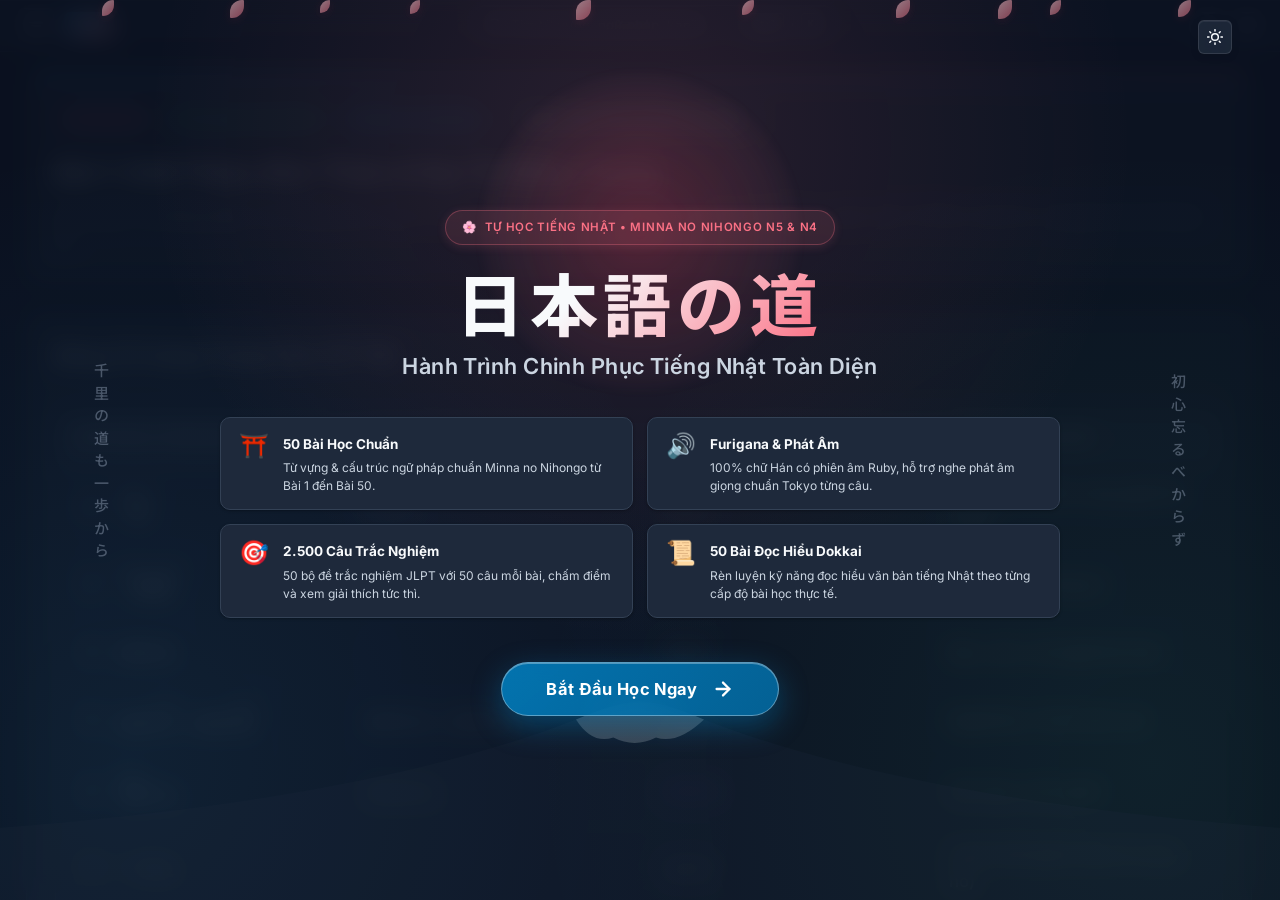
==== commit d49ac388: "Add files via upload" ====
--- a/Tieng_Nhat_web_kinh_long/index.html
+++ b/Tieng_Nhat_web_kinh_long/index.html
@@ -194,7 +194,7 @@
 
     <!-- Chuyển giao diện Sáng / Tối & Cài đặt Giọng đọc Leda JP -->
     <div class="header-right">
-      <button id="voice-settings-btn" class="voice-settings-btn" aria-label="Cài đặt giọng đọc Leda JP (SpeechGen)" title="Cài đặt giọng đọc Leda JP (SpeechGen)">
+      <button id="voice-settings-btn" class="voice-settings-btn" aria-label="Điều chỉnh giọng nói" title="Điều chỉnh giọng nói">
         <svg class="voice-icon-svg" width="16" height="16" viewBox="0 0 24 24" fill="none" stroke="currentColor" stroke-width="2.2" stroke-linecap="round" stroke-linejoin="round">
           <polygon points="11 5 6 9 2 9 2 15 6 15 11 19 11 5"></polygon>
           <path d="M15.54 8.46a5 5 0 0 1 0 7.07"></path>
@@ -266,42 +266,17 @@
     </main>
   </div>
 
-  <!-- Modal Cài đặt Giọng đọc Leda JP (SpeechGen.io) -->
+  <!-- Modal Điều chỉnh Giọng đọc -->
   <div id="voice-settings-modal" class="voice-modal-backdrop" aria-hidden="true">
     <div class="voice-modal-card">
       <div class="voice-modal-header">
         <div class="voice-modal-title-wrap">
-          <span class="voice-badge">AI Voice</span>
-          <h3 class="voice-modal-title">Giọng Đọc Leda JP (SpeechGen.io)</h3>
+          <h3 class="voice-modal-title">Điều Chỉnh Giọng Nói</h3>
         </div>
         <button id="close-voice-modal-btn" class="voice-modal-close" aria-label="Đóng" title="Đóng">&times;</button>
       </div>
       
       <div class="voice-modal-body">
-        <div class="voice-info-card">
-          <div class="voice-avatar" aria-hidden="true">
-            <svg width="22" height="22" viewBox="0 0 24 24" fill="none" stroke="currentColor" stroke-width="2" stroke-linecap="round" stroke-linejoin="round">
-              <path d="M12 2a3 3 0 0 0-3 3v7a3 3 0 0 0 6 0V5a3 3 0 0 0-3-3Z"></path>
-              <path d="M19 10v2a7 7 0 0 1-14 0v-2"></path>
-              <line x1="12" y1="19" x2="12" y2="22"></line>
-            </svg>
-          </div>
-          <div class="voice-details">
-            <div class="voice-name">Leda JP (Chirp3-HD • Giọng Nữ)</div>
-            <div class="voice-source">Mô hình: <a href="https://speechgen.io/vi/tts-japanese/" target="_blank" rel="noopener">speechgen.io/vi/tts-japanese/</a></div>
-            <div class="voice-status-pill" id="voice-status-pill">Đang dùng: Leda JP Neural Engine</div>
-          </div>
-        </div>
-
-        <div class="voice-test-row">
-          <button id="btn-test-voice" class="btn-test-voice" type="button">
-            <svg width="15" height="15" viewBox="0 0 24 24" fill="none" stroke="currentColor" stroke-width="2.5" stroke-linecap="round" stroke-linejoin="round">
-              <polygon points="5 3 19 12 5 21 5 3"></polygon>
-            </svg>
-            <span>Nghe thử giọng Leda JP</span>
-          </button>
-        </div>
-
         <div class="voice-slider-group">
           <div class="voice-slider-item">
             <div class="slider-header">
@@ -312,30 +287,12 @@
           </div>
           <div class="voice-slider-item">
             <div class="slider-header">
-              <label for="voice-pitch-slider">Cao độ giọng (Pitch):</label>
+              <label for="voice-pitch-slider">Cao độ giọng:</label>
               <strong id="voice-pitch-val">1.04x</strong>
             </div>
             <input type="range" id="voice-pitch-slider" min="0.85" max="1.20" step="0.02" value="1.04">
           </div>
         </div>
-
-        <details class="speechgen-api-details">
-          <summary>Tích hợp SpeechGen.io Cloud API (Tùy chọn)</summary>
-          <div class="speechgen-api-fields">
-            <p class="api-help-text">Nếu bạn có tài khoản trên SpeechGen.io, hãy nhập Token & Email để kích hoạt phát âm trực tiếp từ server SpeechGen:</p>
-            <div class="voice-form-group">
-              <label for="sg-email-input">Email tài khoản SpeechGen:</label>
-              <input type="email" id="sg-email-input" placeholder="example@gmail.com" autocomplete="off">
-            </div>
-            <div class="voice-form-group">
-              <label for="sg-token-input">API Token SpeechGen:</label>
-              <input type="text" id="sg-token-input" placeholder="SecretKeyInYourProfile" autocomplete="off">
-            </div>
-            <div class="api-link-hint">
-              <a href="https://speechgen.io/vi/node/api/" target="_blank" rel="noopener">Lấy Token API tại SpeechGen.io &rarr;</a>
-            </div>
-          </div>
-        </details>
       </div>
 
       <div class="voice-modal-footer">
--- a/Tieng_Nhat_web_kinh_long/style.css
+++ b/Tieng_Nhat_web_kinh_long/style.css
@@ -1572,10 +1572,21 @@
   white-space: nowrap;
 }
 
-.vocab-kanji-wrap strong {
+.vocab-kanji-wrap strong,
+.vocab-term-main {
   font-size: 20px;
   font-family: var(--font-japanese);
   font-weight: 600;
+}
+
+.vocab-term-group {
+  display: inline-flex;
+  align-items: center;
+}
+
+.vocab-mobile-hira,
+.vocab-mobile-type {
+  display: none;
 }
 
 .vocab-col-hira {
@@ -2683,7 +2694,7 @@
 
 .voice-modal-card {
   width: 100%;
-  max-width: 480px;
+  max-width: 380px;
   background: rgba(30, 41, 59, 0.88);
   backdrop-filter: blur(24px) saturate(160%);
   -webkit-backdrop-filter: blur(24px) saturate(160%);
@@ -2724,18 +2735,6 @@
 .voice-modal-title-wrap {
   display: flex;
   align-items: center;
-  gap: 10px;
-}
-
-.voice-badge {
-  background: linear-gradient(135deg, var(--accent-primary), #0284c7);
-  color: #ffffff;
-  font-size: 11px;
-  font-weight: 700;
-  padding: 2px 8px;
-  border-radius: 999px;
-  text-transform: uppercase;
-  letter-spacing: 0.04em;
 }
 
 .voice-modal-title {
@@ -2770,107 +2769,6 @@
   overflow-y: auto;
 }
 
-.voice-info-card {
-  display: flex;
-  align-items: center;
-  gap: 14px;
-  padding: 12px 14px;
-  border-radius: var(--radius-md);
-  background: rgba(15, 23, 42, 0.45);
-  border: 1px solid rgba(255, 255, 255, 0.07);
-}
-
-[data-theme="light"] .voice-info-card {
-  background: rgba(241, 245, 249, 0.7);
-  border: 1px solid rgba(0, 0, 0, 0.05);
-}
-
-.voice-avatar {
-  width: 44px;
-  height: 44px;
-  border-radius: 50%;
-  background: linear-gradient(135deg, rgba(56, 189, 248, 0.2), rgba(251, 113, 133, 0.2));
-  border: 1px solid rgba(56, 189, 248, 0.35);
-  display: flex;
-  align-items: center;
-  justify-content: center;
-  color: var(--accent-primary);
-  flex-shrink: 0;
-}
-
-.voice-details {
-  flex: 1;
-  min-width: 0;
-}
-
-.voice-name {
-  font-weight: 700;
-  font-size: 14px;
-  color: var(--text-primary);
-}
-
-.voice-source {
-  font-size: 11.5px;
-  color: var(--text-secondary);
-  margin-top: 2px;
-}
-
-.voice-source a {
-  color: var(--accent-primary);
-  text-decoration: underline;
-}
-
-.voice-status-pill {
-  display: inline-block;
-  margin-top: 6px;
-  font-size: 11px;
-  font-weight: 600;
-  padding: 2px 8px;
-  border-radius: 999px;
-  background: rgba(56, 189, 248, 0.15);
-  color: var(--accent-primary);
-  border: 1px solid rgba(56, 189, 248, 0.25);
-}
-
-.voice-status-pill.status-active-cloud {
-  background: rgba(52, 211, 153, 0.18);
-  color: var(--accent-green);
-  border-color: rgba(52, 211, 153, 0.35);
-}
-
-.voice-test-row {
-  display: flex;
-  justify-content: center;
-}
-
-.btn-test-voice {
-  display: inline-flex;
-  align-items: center;
-  gap: 8px;
-  padding: 9px 20px;
-  border-radius: 999px;
-  background: rgba(56, 189, 248, 0.14);
-  border: 1px solid rgba(56, 189, 248, 0.35);
-  color: var(--accent-primary);
-  font-weight: 600;
-  font-size: 13.5px;
-  cursor: pointer;
-  transition: all 0.2s ease;
-  touch-action: manipulation;
-}
-
-.btn-test-voice:hover {
-  background: rgba(56, 189, 248, 0.25);
-  transform: translateY(-1px);
-  box-shadow: 0 4px 14px rgba(56, 189, 248, 0.25);
-}
-
-.btn-test-voice.is-speaking {
-  background: var(--accent-primary);
-  color: #ffffff;
-  animation: pulse 1s infinite;
-}
-
 .voice-slider-group {
   display: flex;
   flex-direction: column;
@@ -2899,79 +2797,6 @@
   width: 100%;
   accent-color: var(--accent-primary);
   cursor: pointer;
-}
-
-.speechgen-api-details {
-  border: 1px dashed rgba(255, 255, 255, 0.12);
-  border-radius: var(--radius-md);
-  padding: 10px 14px;
-}
-
-[data-theme="light"] .speechgen-api-details {
-  border-color: rgba(0, 0, 0, 0.12);
-}
-
-.speechgen-api-details summary {
-  cursor: pointer;
-  font-size: 12.5px;
-  font-weight: 600;
-  color: var(--text-secondary);
-  user-select: none;
-}
-
-.speechgen-api-fields {
-  margin-top: 10px;
-  display: flex;
-  flex-direction: column;
-  gap: 10px;
-}
-
-.api-help-text {
-  font-size: 11.5px;
-  color: var(--text-muted);
-  line-height: 1.5;
-  margin: 0;
-}
-
-.voice-form-group {
-  display: flex;
-  flex-direction: column;
-  gap: 4px;
-}
-
-.voice-form-group label {
-  font-size: 11.5px;
-  font-weight: 600;
-  color: var(--text-secondary);
-}
-
-.voice-form-group input {
-  padding: 7px 10px;
-  border-radius: var(--radius-sm);
-  background: rgba(15, 23, 42, 0.5);
-  border: 1px solid rgba(255, 255, 255, 0.1);
-  color: var(--text-primary);
-  font-size: 12.5px;
-  outline: none;
-  transition: border-color 0.2s ease;
-}
-
-[data-theme="light"] .voice-form-group input {
-  background: rgba(255, 255, 255, 0.9);
-  border: 1px solid rgba(0, 0, 0, 0.12);
-}
-
-.voice-form-group input:focus {
-  border-color: var(--accent-primary);
-}
-
-.api-link-hint {
-  font-size: 11.5px;
-}
-
-.api-link-hint a {
-  color: var(--accent-primary);
-  text-decoration: none;
 }
 
 .voice-modal-footer {
@@ -3638,18 +3463,98 @@
 
   .sidebar-menu {
     padding: 10px 10px 20px;
-  }
+    scrollbar-width: thin !important;
+    scrollbar-color: var(--border-color) transparent !important;
+    -webkit-overflow-scrolling: touch !important;
+  }
+  .sidebar-menu::-webkit-scrollbar {
+    width: 6px !important;
+    display: block !important;
+  }
+  .sidebar-menu::-webkit-scrollbar-track {
+    background: transparent !important;
+  }
+  .sidebar-menu::-webkit-scrollbar-thumb {
+    background-color: var(--border-color) !important;
+    border-radius: 999px;
+  }
+
   .accordion-header {
     padding: 12px 14px;
     min-height: 46px;
     font-size: 13.5px;
     font-weight: 600;
   }
-  .accordion-body {
-    max-height: none !important;
-    overflow: visible !important;
+
+  /* Bổ sung thanh cuộn độc lập cho cả 4 phần: Bài Học, Bài Tập, Đọc Hiểu, Bộ Thủ trên điện thoại */
+  .accordion-body,
+  #group-lessons .accordion-body,
+  #group-quiz .accordion-body,
+  #group-dokkai .accordion-body,
+  #group-radicals .accordion-body {
+    max-height: 280px !important;
+    overflow-y: auto !important;
+    overflow-x: hidden !important;
+    -webkit-overflow-scrolling: touch !important;
+    scroll-behavior: smooth;
+    scrollbar-width: thin !important;
+    scrollbar-color: var(--accent-primary) rgba(255, 255, 255, 0.08) !important;
     padding: 6px 6px 10px;
-  }
+    border-top: 1px solid var(--border-color);
+  }
+
+  [data-theme="light"] .accordion-body,
+  [data-theme="light"] #group-lessons .accordion-body,
+  [data-theme="light"] #group-quiz .accordion-body,
+  [data-theme="light"] #group-dokkai .accordion-body,
+  [data-theme="light"] #group-radicals .accordion-body {
+    scrollbar-color: var(--accent-primary) rgba(0, 0, 0, 0.06) !important;
+  }
+
+  .accordion-body::-webkit-scrollbar,
+  #group-lessons .accordion-body::-webkit-scrollbar,
+  #group-quiz .accordion-body::-webkit-scrollbar,
+  #group-dokkai .accordion-body::-webkit-scrollbar,
+  #group-radicals .accordion-body::-webkit-scrollbar {
+    width: 6px !important;
+    display: block !important;
+  }
+
+  .accordion-body::-webkit-scrollbar-track,
+  #group-lessons .accordion-body::-webkit-scrollbar-track,
+  #group-quiz .accordion-body::-webkit-scrollbar-track,
+  #group-dokkai .accordion-body::-webkit-scrollbar-track,
+  #group-radicals .accordion-body::-webkit-scrollbar-track {
+    background: rgba(15, 23, 42, 0.35) !important;
+    border-radius: 999px;
+    margin: 4px 0;
+  }
+
+  [data-theme="light"] .accordion-body::-webkit-scrollbar-track,
+  [data-theme="light"] #group-lessons .accordion-body::-webkit-scrollbar-track,
+  [data-theme="light"] #group-quiz .accordion-body::-webkit-scrollbar-track,
+  [data-theme="light"] #group-dokkai .accordion-body::-webkit-scrollbar-track,
+  [data-theme="light"] #group-radicals .accordion-body::-webkit-scrollbar-track {
+    background: rgba(0, 0, 0, 0.06) !important;
+  }
+
+  .accordion-body::-webkit-scrollbar-thumb,
+  #group-lessons .accordion-body::-webkit-scrollbar-thumb,
+  #group-quiz .accordion-body::-webkit-scrollbar-thumb,
+  #group-dokkai .accordion-body::-webkit-scrollbar-thumb,
+  #group-radicals .accordion-body::-webkit-scrollbar-thumb {
+    background-color: var(--accent-primary) !important;
+    border-radius: 999px;
+  }
+
+  .accordion-body::-webkit-scrollbar-thumb:hover,
+  #group-lessons .accordion-body::-webkit-scrollbar-thumb:hover,
+  #group-quiz .accordion-body::-webkit-scrollbar-thumb:hover,
+  #group-dokkai .accordion-body::-webkit-scrollbar-thumb:hover,
+  #group-radicals .accordion-body::-webkit-scrollbar-thumb:hover {
+    background-color: #38bdf8 !important;
+  }
+
   .menu-item-btn {
     padding: 11px 12px;
     min-height: 44px;
@@ -3677,6 +3582,23 @@
   .main-content {
     width: 100%;
     padding: 16px 12px calc(32px + env(safe-area-inset-bottom, 0px));
+    scrollbar-width: thin !important;
+    scrollbar-color: rgba(56, 189, 248, 0.5) transparent !important;
+    -webkit-overflow-scrolling: touch !important;
+  }
+  .main-content::-webkit-scrollbar {
+    width: 6px !important;
+    display: block !important;
+  }
+  .main-content::-webkit-scrollbar-track {
+    background: transparent !important;
+  }
+  .main-content::-webkit-scrollbar-thumb {
+    background-color: rgba(56, 189, 248, 0.45) !important;
+    border-radius: 999px;
+  }
+  [data-theme="light"] .main-content::-webkit-scrollbar-thumb {
+    background-color: rgba(2, 132, 199, 0.45) !important;
   }
   .lesson-content {
     gap: 16px;
@@ -3976,7 +3898,7 @@
   .vocab-table tbody tr {
     display: flex;
     flex-direction: column;
-    gap: 6px;
+    gap: 8px;
     background: var(--bg-card-inner);
     border: 1px solid var(--border-card);
     border-radius: var(--radius-md);
@@ -3992,45 +3914,74 @@
     padding: 0;
     border: none;
   }
+
+  /* Ẩn các cột chỉ dành riêng cho bố cục table desktop để tránh lặp từ và đè chữ */
+  .vocab-col-hira,
+  .vocab-col-type {
+    display: none !important;
+  }
+
+  /* Hàng chính: Nút phát âm + Từ tiếng Nhật ở bên trái; Huy hiệu từ loại ở bên phải (KHÔNG BAO GIỜ BỊ ĐÈ LÊN NHAU) */
   .vocab-col-kanji {
-    display: flex;
+    display: flex !important;
     align-items: center;
     justify-content: space-between;
     gap: 10px;
-    padding-right: 0;
-    position: relative;
-    z-index: 5;
+    width: 100% !important;
+    padding: 0 !important;
+    border: none !important;
   }
   .vocab-kanji-wrap {
-    display: inline-flex;
+    display: flex !important;
     align-items: center;
     gap: 10px;
-    flex-wrap: wrap;
-  }
-  .vocab-kanji-wrap strong {
-    font-size: 19px;
-  }
-  .vocab-col-type {
-    position: absolute;
-    top: 14px;
-    right: 14px;
-    width: auto;
+    min-width: 0;
+    flex: 1 1 auto;
+  }
+  .vocab-term-group {
+    display: flex !important;
+    flex-direction: column;
+    min-width: 0;
+  }
+  .vocab-term-main {
+    font-size: 18.5px;
+    font-family: var(--font-japanese);
+    font-weight: 600;
+    line-height: 1.45;
+    color: var(--text-primary);
+    word-break: break-word;
+  }
+  .vocab-term-main ruby rt {
+    font-size: 11px;
+    color: var(--accent-primary);
+  }
+  .vocab-mobile-hira {
+    display: block !important;
+    font-size: 13.5px;
+    font-weight: 500;
+    color: var(--accent-primary);
+    font-family: var(--font-japanese);
+    margin-top: 1px;
+  }
+  .vocab-mobile-type {
+    display: block !important;
+    flex-shrink: 0;
     text-align: right;
-    z-index: 2;
-  }
-  .vocab-col-hira {
-    font-size: 15px;
-    font-weight: 600;
-    color: var(--accent-primary);
-    padding-left: 54px;
-  }
+  }
+  .vocab-mobile-type .type-pill {
+    margin: 0;
+  }
+
+  /* Hàng nghĩa tiếng Việt: Phân cách rõ ràng, dễ đọc, không bị che khuất */
   .vocab-col-meaning {
+    display: block !important;
+    width: 100% !important;
+    padding-top: 8px !important;
+    border-top: 1px dashed var(--border-color) !important;
     font-size: 14.5px;
-    line-height: 1.5;
+    line-height: 1.55;
     color: var(--text-primary);
-    padding-top: 6px;
-    border-top: 1px dashed var(--border-color);
-    margin-top: 2px;
+    word-break: break-word;
   }
 }
 
@@ -4051,9 +4002,6 @@
   }
   .main-content {
     padding: 12px 8px calc(28px + env(safe-area-inset-bottom, 0px));
-  }
-  .vocab-col-hira {
-    padding-left: 50px;
   }
   .option-btn {
     font-size: 14px;
